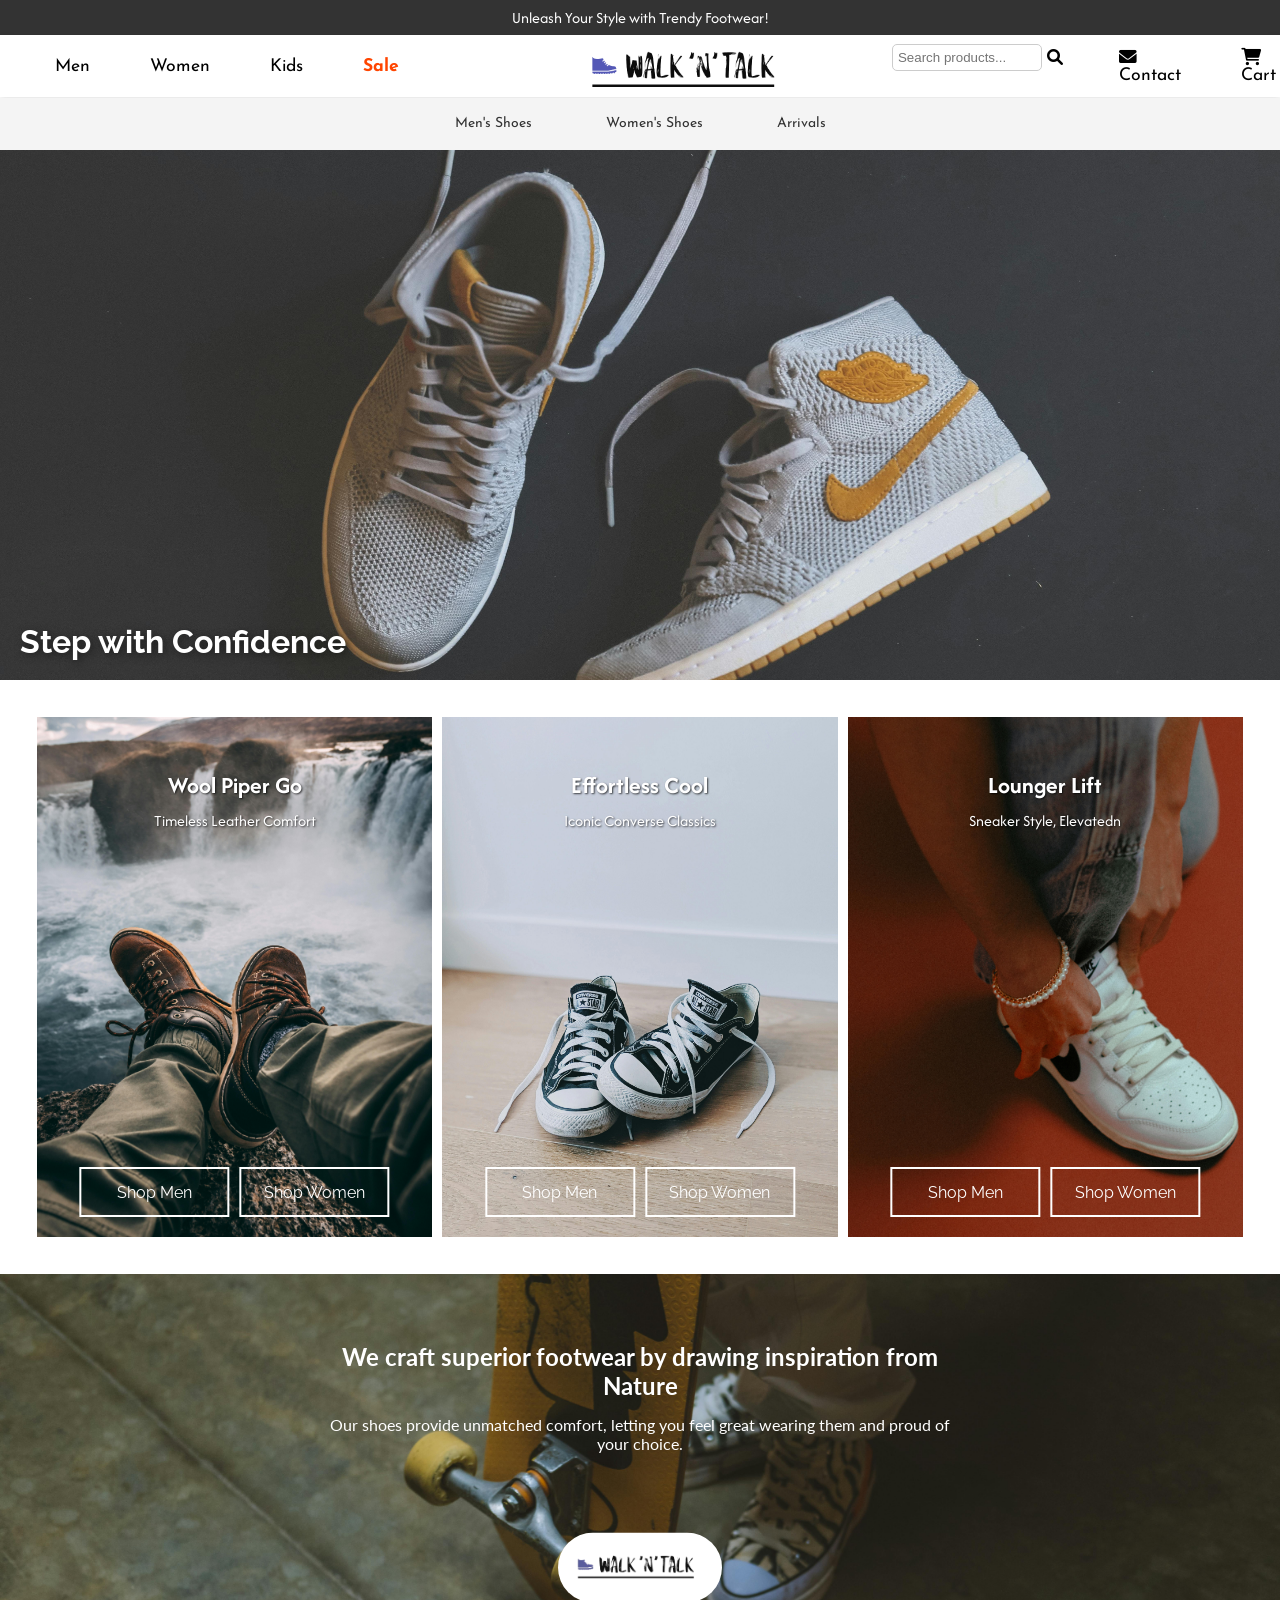
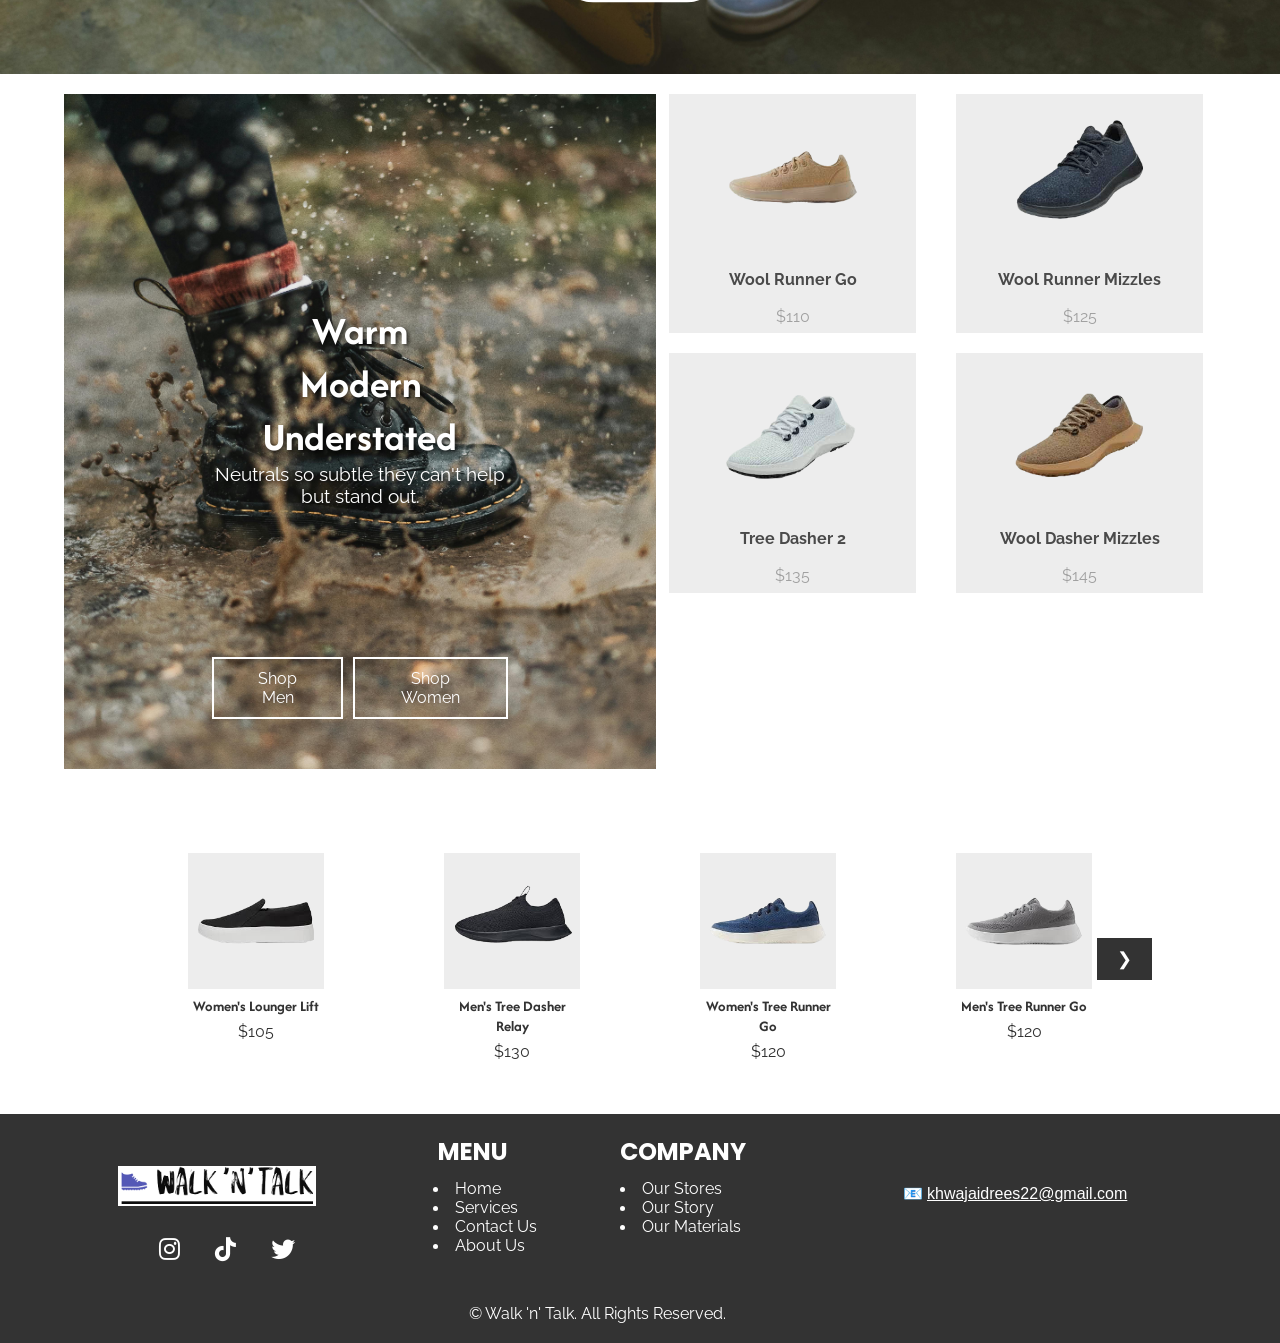
==== index.html @ ce7f5ff8 "Rename home.html to index.html" ====
<!DOCTYPE html>
<html lang="en">

<head>
  <meta charset="UTF-8">
  <meta name="viewport" content="width=device-width, initial-scale=1.0">
  <link rel="stylesheet" href="style.css">
  <link rel="stylesheet" href="https://cdnjs.cloudflare.com/ajax/libs/font-awesome/6.0.0-beta3/css/all.min.css">
  <title>WALK 'N' TALK - Get your every favourite footwear here</title>
</head>
<body>
  <!-- BANNER (Your Original Banner) -->
  <div class="banner">
    <div class="banner-content">
      <p id="banner-text"></p>
    </div>
  </div>

  <!-- NAVBAR -->
  <nav class="navbar">
    <ul class="nav-left">
      <li><a href="#men" class="men">Men</a></li>
      <li><a href="#women" class="women">Women</a></li>
      <li><a href="#kids" class="kids">Kids</a></li>
      <li><a href="#sale" class="sale">Sale</a></li>
    </ul>
    <div class="logo">
      <a href="home.html"><img src="ecomlogo.png" alt="Logo"></a>
    </div>
    <ul class="nav-right">
      <li>
        <form action="/search" method="GET" class="search-form">
          <input type="text" name="query" placeholder="Search products...">
          <button type="submit"><i class="fas fa-search"></i></button>
        </form>
      </li>
      <li><a href="contact.html"><i class="fas fa-envelope"></i> Contact</a></li>
      <li><a href="#cart"><i class="fas fa-shopping-cart"></i> Cart</a></li>
    </ul>
  </nav>

  <!-- NEW NAVBAR (Men's Shoes, Women's Shoes, Arrivals) -->
  <nav class="secondary-navbar">
    <ul>
      <li><a href="#mens-shoes">Men's Shoes</a></li>
      <li><a href="#womens-shoes">Women's Shoes</a></li>
      <li><a href="#arrivals">Arrivals</a></li>
    </ul>
  </nav>

  <!-- SLIDER BANNER (New Banner Section) -->
  <div class="slider-banner">
    <div class="slider-content">
      <div class="slider-image-container">
        <img id="slider-image" src="shoe5.jpg" alt="Slider Image">
        <p id="slider-text" class="image-text">Walk in Comfort</p>
      </div>
    </div>
  </div>

  <div class="product-grid">
    <div class="product">
      <div class="image-container">
        <img src="grid1.jpg" alt="Wool Piper Go">
        <h2>Wool Piper Go</h2>
        <p>Timeless Leather Comfort</p>
        <div class="button-container">
          <a href="#" class="btn btn-shop-men">Shop Men</a>
          <a href="#" class="btn">Shop Women</a>
        </div>
      </div>
    </div>
    <div class="product">
      <div class="image-container">
        <img src="grid2.jpg" alt="Tree Runner Go">
        <h2>Effortless Cool</h2>
        <p>Iconic Converse Classics</p>
        <div class="button-container">
          <a href="#" class="btn btn-shop-men">Shop Men</a>
          <a href="#" class="btn">Shop Women</a>
        </div>
      </div>
    </div>
    <div class="product">
      <div class="image-container">
        <img src="grid3.jpg" alt="Lounger Lift">
        <h2>Lounger Lift</h2>
        <p>Sneaker Style, Elevatedn</p>
        <div class="button-container">
          <a href="#" class="btn btn-shop-men">Shop Men</a>
          <a href="#" class="btn">Shop Women</a>
        </div>
      </div>
    </div>
  </div>

  <!-- Sticky slider -->
  <div id="carouselExampleSlidesOnly" class="carousel slide" data-bs-ride="carousel">
    <div class="carousel-inner">
      <div class="carousel-item active">
        <img src="a.jpg" class="d-block background-img" alt="...">
        <div class="carousel-content">
          <div class="carousel-text text-center">
            <h2>We craft superior footwear by drawing inspiration from Nature</h2>
            <p>Our shoes provide unmatched comfort, letting you feel great wearing them and proud of your choice.</p>
          </div>
          <div class="carousel-logo">
            <a href=""><img src="ECOM.png" alt="Ecom Logo"></a>
          </div>
        </div>
      </div>
    </div>
  </div>

  <section class="container">
    <!-- Left section with artistic footwear background image -->
    <div class="artistic-display">
      <div class="headline">
        <h1>Warm <br> Modern <br> Understated</h1>
        <p>Neutrals so subtle they can't help but stand out.</p>
        <div class="buttons">
          <button>Shop Men</button>
          <button>Shop Women</button>
        </div>
      </div>
    </div>

    <!-- Right section with product listing -->
    <div class="product-section">
      <div class="product-list">
        <div class="product-item">
          <a href="#"><img src="ad.png" alt="Product 1"></a>
          <p>Wool Runner Go</p>
          <p>$110</p>
          <div class="buttoncontainer1">
            <button class="btn-boy">Shop Men</button>
            <button class="btn-girl">Shop Women</button>
          </div>
        </div>
        <div class="product-item">
          <img src="ab.png" alt="Product 2">
          <p>Wool Runner Mizzles</p>
          <p>$125</p>
          <div class="buttoncontainer1">
            <button class="btn-boy">Shop Men</button>
            <button class="btn-girl">Shop Women</button>
          </div>
        </div>
        <div class="product-item">
          <img src="bc.png" alt="Product 3">
          <p>Tree Dasher 2</p>
          <p>$135</p>
          <div class="buttoncontainer1">
            <button class="btn-boy">Shop Men</button>
            <button class="btn-girl">Shop Women</button>
          </div>
        </div>
        <div class="product-item">
          <img src="cd.png" alt="Product 4">
          <p>Wool Dasher Mizzles</p>
          <p>$145</p>
          <div class="buttoncontainer1">
            <button class="btn-boy">Shop Men</button>
            <button class="btn-girl">Shop Women</button>
          </div>
        </div>
      </div>
    </div>
  </section> <br><br><br>

  <!-- Separate section for the Idrees slider -->
  <section class="idrees-section">
    <div class="idrees-container">
      <div class="idrees-wrapper">
        <!-- First Slide Group -->
        <div class="idrees-slides-group" id="group-1">
          <div class="idrees-slide">
            <a href="link-to-product-1.html">
              <img src="loungerliftwomen.png" alt="Image 1">
              <h2>Women's Lounger Lift</h2>
              <p>$105</p>
            </a>
          </div>
          <div class="idrees-slide">
            <a href="link-to-product-2.html">
              <img src="menstreerelay.png" alt="Image 2">
              <h2>Men's Tree Dasher Relay</h2>
              <p>$130</p>
            </a>
          </div>
          <div class="idrees-slide">
            <a href="link-to-product-3.html">
              <img src="womenstreerunnergo.png" alt="Image 3">
              <h2>Women's Tree Runner Go</h2>
              <p>$120</p>
            </a>
          </div>
          <div class="idrees-slide">
            <a href="link-to-product-4.html">
              <img src="mentreeundergo.png" alt="Image 4">
              <h2>Men's Tree Runner Go</h2>
              <p>$120</p>
            </a>
          </div>
        </div>
        <!-- Second Slide Group -->
        <div class="idrees-slides-group" id="group-2" style="display: none;">
          <div class="idrees-slide">
            <a href="link-to-product-5.html">
              <img src="mentreeundergo.png" alt="Image 5">
              <h2>Men's Tree Runner Go</h2>
              <p>$100</p>
            </a>
          </div>
          <div class="idrees-slide">
            <a href="link-to-product-6.html">
              <img src="womenstreebreexers.png" alt="Image 6">
              <h2>Women's Tree Breezers</h2>
              <p>$110</p>
            </a>
          </div>
          <div class="idrees-slide">
            <a href="link-to-product-7.html">
              <img src="menstreerunner.png" alt="Image 7">
              <h2>Men's Tree Runners</h2>
              <p>$120</p>
            </a>
          </div>
          <div class="idrees-slide">
            <a href="link-to-product-8.html">
              <img src="womenstreeglider.png" alt="Image 8">
              <h2>Women's Tree Gliders</h2>
              <p>$130</p>
            </a>
          </div>
        </div>
      </div>
      <!-- Navigation Buttons -->
      <button class="idrees-prev" id="prev-btn" onclick="prevIdrees()" style="display: none;">❮</button>
      <button class="idrees-next" id="next-btn" onclick="nextIdrees()">❯</button>
    </div>
  </section>


  <!-- footer -->
  <footer>
    <div class="footer-section">
      <div class="foo">
        <img src="ecomlogo.png" alt="">
      </div>
      <ul class="social-media">
        <li><a href="#"><i class="fab fa-instagram"></i></a></li>
        <li><a href="#"><i class="fab fa-tiktok"></i></a></li>
        <li><a href="#"><i class="fab fa-twitter"></i></a></li>

      </ul>
    </div>
    <div class="footer-section">
      <h3>MENU</h3>
      <ul>
        <li><a href="home.html">Home</a></li>
        <li><a href="#">Services</a></li>
        <li><a href="contact.html">Contact Us</a></li>
        <li><a href="about.html">About Us</a></li>

    </div>
    <div class="footer-section">
      <h3>COMPANY</h3>
      <ul>
        <li><a href="#">Our Stores</a></li>
        <li><a href="#">Our Story</a></li>
        <li><a href="#">Our Materials</a></li>

      </ul>
    </div>
    <div class="mail">
      <p>📧 <a href="mailto:khwajaidrees22@gmail.com">khwajaidrees22@gmail.com</a></p>
    </div>
    </div>
  </footer>
  <p class="rights">&copy; <span id="year"></span> Walk 'n' Talk. All Rights Reserved.</p>
  <script src="script.js"></script>

</body>

</html>
---- style.css ----
@import url('https://fonts.googleapis.com/css2?family=Afacad+Flux:wght@100..1000&display=swap');
@import url('https://fonts.googleapis.com/css2?family=Josefin+Sans:ital,wght@0,100..700;1,100..700&display=swap');
@import url('https://fonts.googleapis.com/css2?family=Raleway:ital,wght@0,100..900;1,100..900&display=swap');
@import url('https://fonts.googleapis.com/css2?family=Dancing+Script:wght@400..700&family=Poppins:ital,wght@0,100;0,200;0,300;0,400;0,500;0,600;0,700;0,800;0,900;1,100;1,200;1,300;1,400;1,500;1,600;1,700;1,800;1,900&family=Raleway:ital,wght@0,100..900;1,100..900&display=swap');
@import url('https://fonts.googleapis.com/css2?family=Dancing+Script:wght@400..700&family=Poppins:ital,wght@0,100;0,200;0,300;0,400;0,500;0,600;0,700;0,800;0,900;1,100;1,200;1,300;1,400;1,500;1,600;1,700;1,800;1,900&family=Raleway:ital,wght@0,100..900;1,100..900&family=Roboto:ital,wght@0,100;0,300;0,400;0,500;0,700;0,900;1,100;1,300;1,400;1,500;1,700;1,900&display=swap');
@import url('https://fonts.googleapis.com/css2?family=Lato:ital,wght@0,100;0,300;0,400;0,700;0,900;1,100;1,300;1,400;1,700;1,900&display=swap');
@import url('https://fonts.googleapis.com/css2?family=Manrope:wght@200..800&display=swap');
* {
    margin: 0;
    padding: 0;
    box-sizing: border-box;
}

body {
    font-family: Arial, sans-serif;
}

.banner {
    font-family: "Afacad Flux", sans-serif;
    width: 100%;
    height: 35px;
    background-color: #333;
    display: flex;
    align-items: center;
    justify-content: center;
    color: rgb(255, 255, 255);
    text-align: center;
}

.banner-content {
    max-width: 800px;
}

#banner-text {
    padding: 20px;
    animation: fade 1s ease-in-out;
}

@keyframes fade {
    from {
        opacity: 0;
    }

    to {
        opacity: 1;
    }
}

.logo {
    display: flex;
    justify-content: center;
    margin-top: 16px;
    padding-bottom: 4px;
    padding-left: 10rem;
}

.logo img {
    height: 38px;
    padding-right: 94px;
}

/* Existing Navbar Styles */
.navbar {
    display: flex;
    justify-content: space-between;
    align-items: center;
    background-color: #fff;
    padding: 0 25px;
    box-shadow: 0px 4px 8px rgba(0, 0, 0, 0.1);
    margin-bottom: 1px;
    font-family: "Josefin Sans", sans-serif;
}

.nav-left,
.nav-right {
    display: flex;
    list-style: none;
}

.icon {
    margin-right: 5px;
    vertical-align: middle;
    font-size: 20px;
    color: #000;
}

.nav-left li,
.nav-right li {
    margin: 0 15px;
}

.nav-left li a,
.nav-right li a {
    color: #000;
    text-decoration: none;
    font-size: 1.1rem;
    padding: 10px 15px;
    position: relative;
    display: inline-block;
    transition: color 0.3s ease;
}

.nav-left li a::after,
.nav-right li a::after {
    content: '';
    position: absolute;
    width: 100%;
    height: 2px;
    background-color: #000;
    left: 0;
    bottom: 8px;
    transform: scaleX(0);
    transition: transform 0.3s ease;
}

.nav-left li a:hover::after,
.nav-right li a:hover::after {
    transform: scaleX(0.7);
    transition: transform 0.3s ease, width 0.3s ease;
}

.nav-left li a:hover,
.nav-right li a:hover {
    color: #555;
}

.nav-left .sale {
    color: #FF4500;
    font-weight: bold;
}

.nav-left .sale:hover::after {
    background-color: #FF4500;
}

.nav-left .sale:hover {
    color: #FF4500;
}

/* New Secondary Navbar Styles */
.secondary-navbar {
    background-color: #f4f4f4;
    /* Background color for the new navbar */
    padding: 1rem;
    gap: 1.5rem;
    text-align: center;
    /* Centering the links */
    font-family: "Josefin Sans", sans-serif;
    font-size: 0.875rem;
    line-height: 1.25rem;
}

.secondary-navbar ul {
    list-style-type: none;
    /* Remove bullets */
    padding: 0;
    /* Remove padding */
}

.secondary-navbar ul li {
    display: inline;
    /* Display items inline */
    margin: 0 20px;
    /* Space between items */
}

.secondary-navbar ul li a {
    text-decoration: none;
    /* Remove underline */
    color: #333;
    /* Text color */
    position: relative;
    /* Needed for the pseudo-element */
    padding: 10px 15px;
    /* Same padding as primary navbar for consistency */
    transition: color 0.3s ease;
    /* Smooth transition for color change */
}

/* Adding underline effect on hover */
.secondary-navbar ul li a::after {
    content: '';
    position: absolute;
    width: 100%;
    height: 1px;
    background-color: transparent;
    /* No color initially */
    left: 0;
    bottom: 8px;
    transform: scaleX(0);
    /* Initially hidden */
    transition: transform 0.3s ease;
    /* Smooth transition for scale */
}

/* Hover effect for the secondary navbar */
.secondary-navbar ul li a:hover {
    color: #333;
    /* Change color on hover */
}

.secondary-navbar ul li a:hover::after {
    transform: scaleX(0.7);
    /* Show the underline on hover */
    background-color: #333;
    /* Keep the underline color consistent */
    transition: transform 0.3s ease;
    /* Smooth transition for the underline */
}


.search-form {
    display: flex;
    align-items: center;
    margin: 6px;
}

.search-form input {
    padding: 5px;
    border: 1px solid #ccc;
    border-radius: 5px;
    width: 150px;
}

.search-form button {
    background-color: transparent;
    border: none;
    cursor: pointer;
    padding: 5px;
}

.search-form button i {
    font-size: 16px;
}

/* New Slider Banner Styling */
.slider-banner {
    width: 100%;
    height: 530px;
    position: relative;
    overflow: hidden;
}

.slider-image-container {
    width: 100%;
    height: 100%;
}

.slider-image-container img {
    width: 100%;
    height: 100%;
    object-fit: cover;
    /* Ensures image covers the container */
}

#slider-text {
    position: absolute;
    bottom: 20px;
    left: 20px;
    font-family: "Raleway", sans-serif;
    color: white;
    font-size: 2rem;
    font-weight: bold;
    text-shadow: 2px 2px 8px rgba(0, 0, 0, 0.5);
}

.product-grid {
    display: flex;
    justify-content: center;
    /* Center the grid */
    padding: 32px;
    /* Reduced padding for the grid */
    /* Use gap to control spacing between items */
    overflow-x: auto;
    /* Allow horizontal scrolling */
}

.product {
    text-align: center;
    width: 35%;
    /* Adjust width as necessary */
    margin: 0;
    /* Remove horizontal margin from each product */
}

.image-container {
    position: relative;
    /* Set relative position for absolute positioning of children */
    height: 520px;
    /* Height for the image container */
    width: 100%;
    /* Ensure full width within the product */
    max-width: 490px;
    /* Set a maximum width for the image container */
    overflow: hidden;
    /* Hide overflow to maintain uniformity */
}

.product img {
    width: 100%;
    height: 100%;
    /* Fill the container height */
    object-fit: cover;
    /* Ensure the image covers the area */
    transition: transform 0.3s ease;
    /* Add smooth transition for hover effect */
}

.image-container:hover img {
    transform: scale(1.05);
    /* Slightly zoom in on hover */
}

.product h2,
.product p {
    position: absolute;
    /* Position text absolutely */
    left: 50%;
    transform: translateX(-50%);
    /* Center text horizontally */
    color: #fff;
    /* Text color */
    text-shadow: 1px 1px 2px rgba(0, 0, 0, 0.7);
    /* Optional: add shadow for better visibility */
    text-align: center;
    /* Center-align text */
}

.product h2 {
    top: 10%;
    /* Adjust top position for the heading */
    font-size: 1.5rem;
    font-weight: bold;
    font-family: "Afacad Flux", sans-serif;
}

.product p {
    top: 17%;
    /* Bring the paragraph closer to the heading */
    font-size: 1rem;
    margin-top: 5px;
    /* Optionally reduce the margin */
    font-family: "Afacad Flux", sans-serif;
}

.button-container {
    position: absolute;
    /* Position buttons absolutely */
    bottom: 20px;
    /* Position buttons above the bottom */
    left: 50%;
    transform: translateX(-50%);
    /* Center buttons horizontally */
    display: flex;
    /* Use flex to align buttons in one line */
    justify-content: center;
    /* Center buttons horizontally */
    gap: 10px;
    /* Space between buttons */
    width: 100%;
    /* Full width for button container */
}

.btn {
    padding: 10px 20px;
    /* Set uniform padding for both buttons */
    height: 50px;
    /* Set fixed height for uniformity */
    font-family: "Raleway", sans-serif;

    width: 150px;
    /* Set fixed width for equal size */
    background: transparent;
    color: #fff;
    /* Text color */
    text-decoration: none;
    /* No underline for text */
    font-size: 1rem;
    /* Set the same font size */
    border: none;
    /* No border */
    border: 2px solid #fff;
    /* Remove border-radius for square buttons */
    transition: background-color 0.3s ease, color 0.3s ease;
    /* Transition effects */
    display: flex;
    /* Use flexbox for centering */
    justify-content: center;
    /* Center text horizontally */
    align-items: center;
    /* Center text vertically */
}

.btn:hover {
    background-color: #fff;
    /* Change background on hover */
    color: #333;
    /* Change text color on hover */
}

.product {
    padding: 5px;
    /* Adjust padding as needed */
    box-shadow: none;
    /* Remove shadow for a cleaner look */
}
#carouselExampleSlidesOnly {
    width: 100%;  /* Full width */
    height: 400px;  /* Adjust the height as needed */
    position: relative;  /* Required to position caption inside */
}

#carouselExampleSlidesOnly {
    width: 100%;  /* Full width for the carousel */
    height: 400px;  /* Height of the carousel */
    position: relative;  /* Required for positioning child elements */
}

.background-img {
    height: 400px;  /* Maintain the height of the background image */
    object-fit: cover;  /* Ensure the image covers the area */
    width: 100%;  /* Full width of the carousel */
}

.carousel-content {
    position: absolute; /* Position content over the image */
    top: 50%; /* Center vertically */
    left: 50%; /* Center horizontally */
    transform: translate(-50%, -50%); /* Centering trick */
    text-align: center; /* Center text */
    color: white; /* Text color */
}

.carousel-text {
    margin-bottom: 80px; /* Space between text and logo */
    font-family: "Lato", sans-serif;
}
.carousel-text h2 {
    margin-bottom: 15px; /* Adjust the value as needed for more or less space */
}

.carousel-text p {
    margin-top: 0; /* Ensure no extra space is added above the paragraph */
}

.carousel-logo {
    margin-top: 10px; /* Space above the logo */
    text-align: center; /* Center the logo */
}

.carousel-logo img {
    height: 70px;
    width: auto;
    max-width: 190px;
    background: #FFF;
    border-radius: 50px;
}

.container {
    display: flex;
    width: 90%;
    margin: 0 auto;
    padding: 20px 0;
}

/* Left section styling - using a background image */
.artistic-display {
    flex: 2;
    background-image: url('background.jpg'); /* Set your background image here */
    background-size: cover;
    background-position: center;
    height: 75vh; /* Full viewport height */
    position: relative; /* Necessary for absolute positioning */
    display: flex;
    justify-content: center;
    align-items: flex-end; /* Align the buttons at the bottom of the image */
    color: white;
    padding: 73px;
    transition: background-color 0.3s ease, color 0.3s ease, opacity 0.5s ease;
}

.artistic-display:hover {
    opacity: 0.9;
}

/* Headline and buttons styling */
.headline {
    text-align: center;
    position: absolute;
    bottom: 50px;
    left: 50%;
    transform: translateX(-50%);
}

.headline h1 {
    font-size: 2.5rem;
    text-shadow: 2px 2px 4px rgba(0, 0, 0, 0.7);
    font-family: "Afacad Flux", sans-serif;
}

.headline p {
    font-size: 1.2rem;
    font-family: "Raleway", sans-serif;
    margin-bottom: 150px;
    text-shadow: 2px 2px 4px rgba(0, 0, 0, 0.7);
}

.buttons {
    display: flex;
    gap: 10px;
    justify-content: center;
}

.buttons button {
    padding: 10px 29px;
    font-family: "Raleway", sans-serif;
    background-color: transparent;
    border: 2px solid #fff;
    color: #fff;
    cursor: pointer;
    font-size: 1rem;
    transition: background-color 0.3s ease, color 0.3s ease;
}

.buttons button:hover {
    background-color: #fff;
    color: #333;
}

/* Right section with product listing */
.product-list {
    flex: 1;
    display: flex;
    flex-wrap: wrap; /* Allows items to wrap to the next row */
    gap: 20px; /* Space between product items */
    justify-content: space-between; /* Distribute space evenly */
    padding: 0px 13px; /* Increased space above product images */
}

.product-list img {
    width: 100%; /* Ensure images fill their containers */
    transition: transform 0.3s ease, opacity 0.3s ease; /* Add smooth transition for scaling and opacity */
    object-fit: cover; /* Ensures the images cover the container without distortion */
}

.product-list img:hover {
    transform: scale(1.05); /* Slight zoom effect on hover */
    opacity: 0.9; /* Optional: slightly lower opacity */
}
.product-section { 
    height: 59px;
    width: 35rem;
}


/* Each product item with a silver background */
.product-item {
    background-color: transparent;
    display: flex;
    padding: 7.7px;
    background-color: #edededf7;
    flex-direction: column;
    align-items: center;
    text-align: center;
    width: calc(50% - 20px); /* Two products per row, with spacing */
    box-sizing: border-box; /* Ensures padding doesn't affect width */
}

.product-item img {
    width: 90%;
    height: 113px;
    object-fit: cover;
    max-width: 150px; /* Adjust image size */
}

.product-item p {
    margin-top: 18px;
    color: #4a4a4a;
    font-family: "Raleway", sans-serif;
}

.product-item p:nth-child(2) {
    font-weight: bold;
}

.product-item p:nth-child(3) {
    font-weight: normal;
    color: #a1a1a1;
}
.product-item {
    position: relative;
    overflow: hidden; /* Ensures buttons stay within product bounds */
}
.product-item {
    position: relative;
    overflow: hidden; /* Ensures buttons stay within product bounds */
}

.buttoncontainer1 {
    position: absolute;
    top: 50%;
    left: 50%;
    transform: translate(-50%, -50%);
    display: flex;
    flex-direction: column;
    align-items: center;
    opacity: 0;
    transition: opacity 0.3s ease-in-out;
}

.btn-boy, .btn-girl {
    width: 120px; /* Adjust width as needed */
    height: 40px; /* Adjust height as needed */
    margin: 5px 0;
    font-family: "Raleway", sans-serif;
    background-color: #fff; /* White background */
    color: #333; /* Black text */
    border: none;
    font-size: 0.9rem;
    cursor: pointer;
    transition: background-color 0.3s ease, color 0.3s ease; /* Smooth transition for hover effect */
}

.btn-boy:hover, .btn-girl:hover {
    background-color: #333; /* Black background on hover */
    color: #fff; /* White text on hover */
}

.product-item img {
    display: block;
    width: 100%;
    height: auto;
}

.product-item:hover .buttoncontainer1 {
    opacity: 1; /* Show buttons on hover */
}
.idrees-container {
    position: relative;
    width: 80%;
    margin:0px auto 40px;
    overflow: hidden; /* Hide the slides that are not in view */
   
}

.idrees-wrapper {
    display: flex;
    transition: transform 0.5s ease; /* Smooth transition */
    width: 100%; /* Full width for the container */
}

.idrees-slides-group {
    display: flex; /* Make the slides group display in a row */
    width: 115%; /* Each group takes full width */
}

.idrees-slide {
    flex: 0 0 25%; /* Each slide takes up 25% of the container width */
    padding: 10px 60px;
    text-align: center;
}
.idrees-slide h2{
    font-size: 15px;
    font-family: "Afacad Flux", sans-serif;
    padding: 3px;
}
.idrees-slide p{
    padding: 3px;
    font-family: "Raleway", sans-serif;
}
.idrees-slide img {
    width: 100%;
    height: auto;
    background-color: #edededf7;
}

.idrees-slide a {
    color: #333; /* Text color */
    text-decoration: none; /* Remove underline */
    display: block; /* Make the anchor tag a block element */
}

.idrees-slide a:hover {
    text-decoration: underline; /* Underline on hover */
    color: #333; /* Ensure text remains white on hover */
}

.idrees-slide img {
    transition: transform 0.3s ease; /* Transition effect for images */
}

.idrees-slide img:hover {
    transform: scale(1.05); /* Scale image slightly on hover */
}

.idrees-prev, .idrees-next {
    position: absolute;
    top: 50%;
    transform: translateY(-50%);
    background-color: #333;
    color: white;
    border: none;
    padding: 10px 20px;
    cursor: pointer;
    font-size: 18px;
    z-index: 10;
}

.idrees-prev {
    left: 0px; /* Moves it away from the images */
}

.idrees-next {
    right: 0px; /* Moves it away from the images */
}

.idrees-prev:hover, .idrees-next:hover {
    background-color: #555;
}

/* footer */
/* CSS */
footer {
    background-color: #333;
    color: #fff;
    padding: 20px;
   
    display: flex;
    justify-content: space-evenly;
}

.footer-section {
    margin-bottom: 20px;
}

.footer-section h3 {
    font-size: 1.5em;
    font-family: "poppins", sans-serif;
    margin-bottom: 10px;
    text-align: center;
    padding: 0 24px 0 0px;
}

.footer-section p {
    font-size: 1em;
    font-family: "Raleway", sans-serif;
    margin-bottom: 15px;
}
.footer-section ul li{
    list-style: inside;
}

.footer-section ul li a{
    color: #fff;
    font-family: "Raleway", sans-serif;
    text-decoration: none;
}
.footer-section ul li a:hover{
    text-decoration: underline;
}
.social-media {
    list-style-type: none;
    padding: 0 41px 0 15px;
    display: flex;
    justify-content: center;
    gap: 15px;
}

.social-media li {
    display: inline-block;
}
.social-media ul li a{
    color: #fff;
}
.social-media img {
    width: 24px;
    height: 24px;
    filter: invert(1); /* Makes icons white */
}
.social-media {
    list-style-type: none;
    padding: 0;
}

.social-media li {
    display: inline-block;
    margin: 0 10px;
}

.social-media a {
    color: #333; /* Set default color */
    font-size: 24px; /* Set icon size */
    text-decoration: none;
}

.social-media a:hover {
    color: #0073e6; /* Change color on hover */
}
.mail{
    padding: 50px;
}
.mail a {
    color: inherit; /* Ensure it inherits the color of the paragraph or any parent element */
   
}

.mail a:hover {
    text-decoration: underline; /* Underline on hover */
    color: #0073e6; /* Change color on hover */
}
.foo{
    display: flex;
    align-items: center;
    justify-content: center;
}
.foo img{
    height: 51px;
    padding: 7px 32px 4px 12px;
    margin: 25px 3px;
}
.rights{
    text-align: center;
    background-color: #333;
    color: #fff;
    font-family: "Raleway", sans-serif;
    padding-bottom: 20px;
    padding-right: 86px;
}
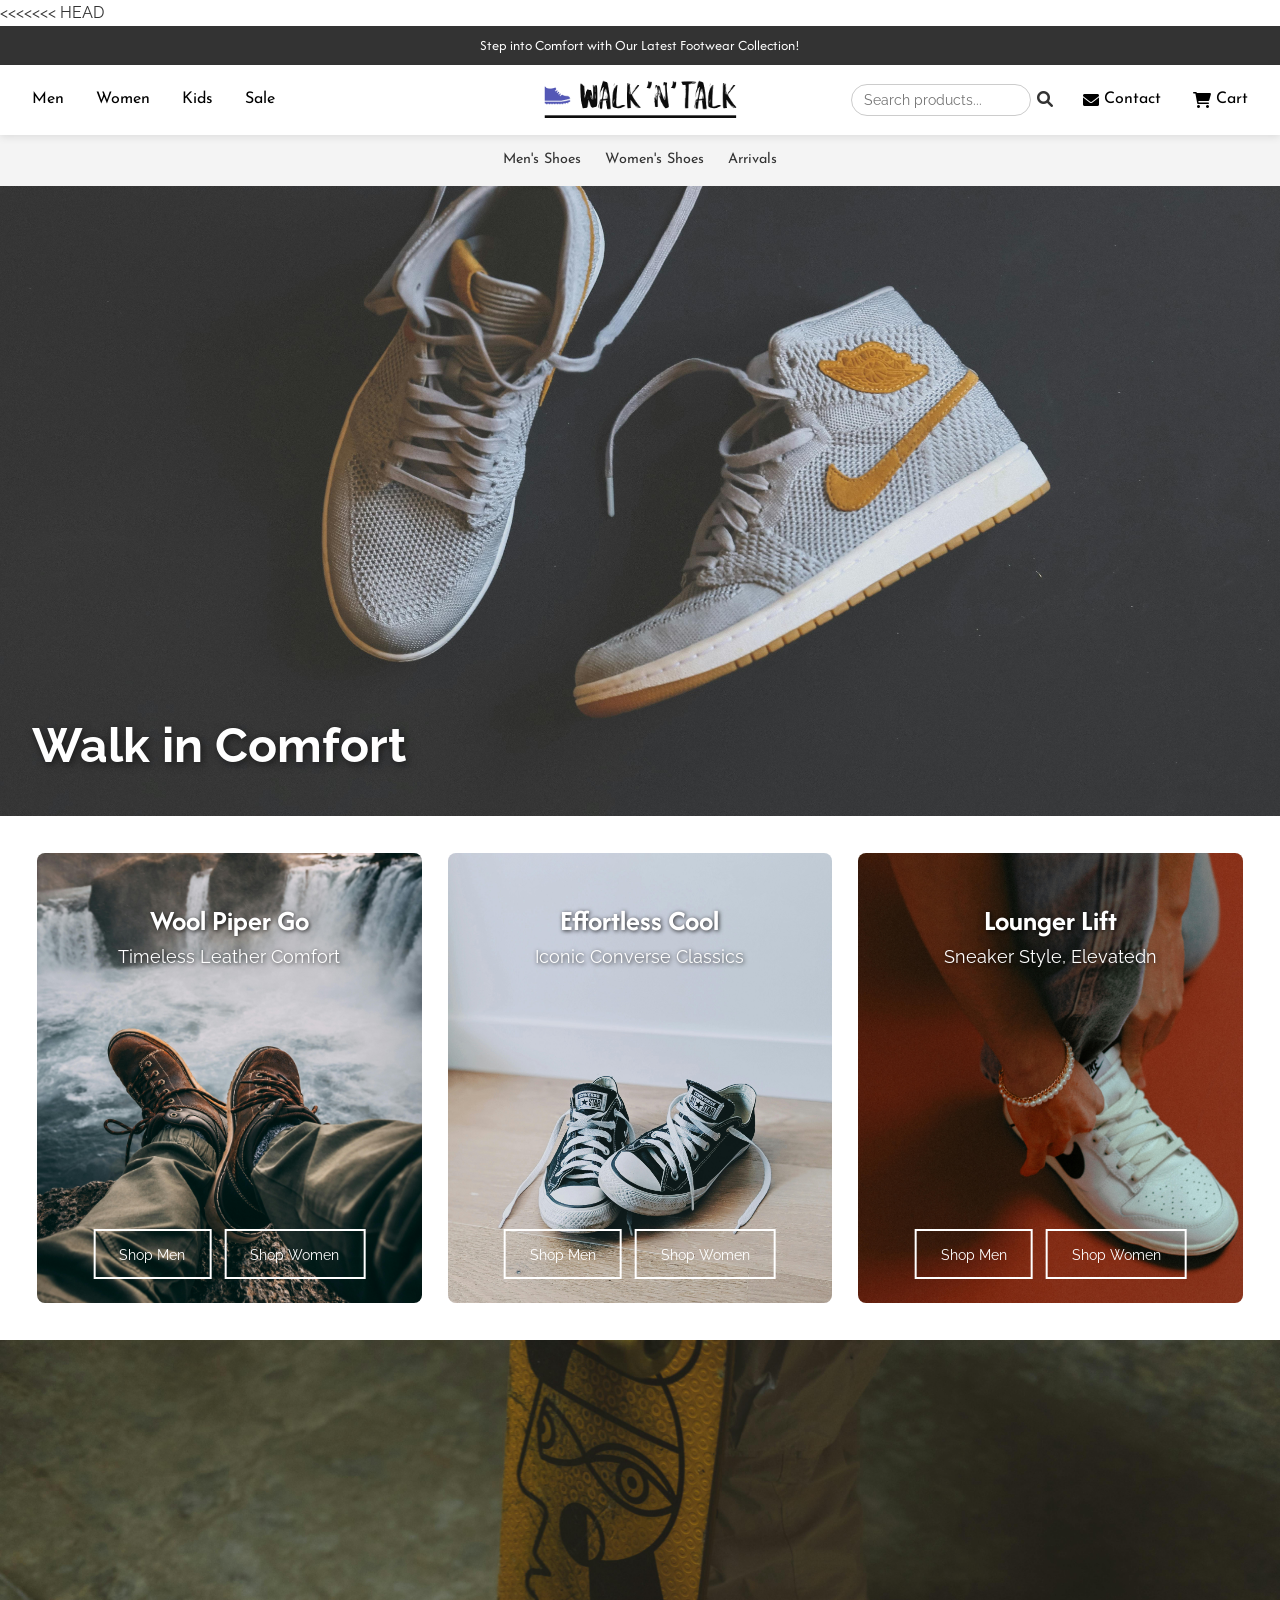
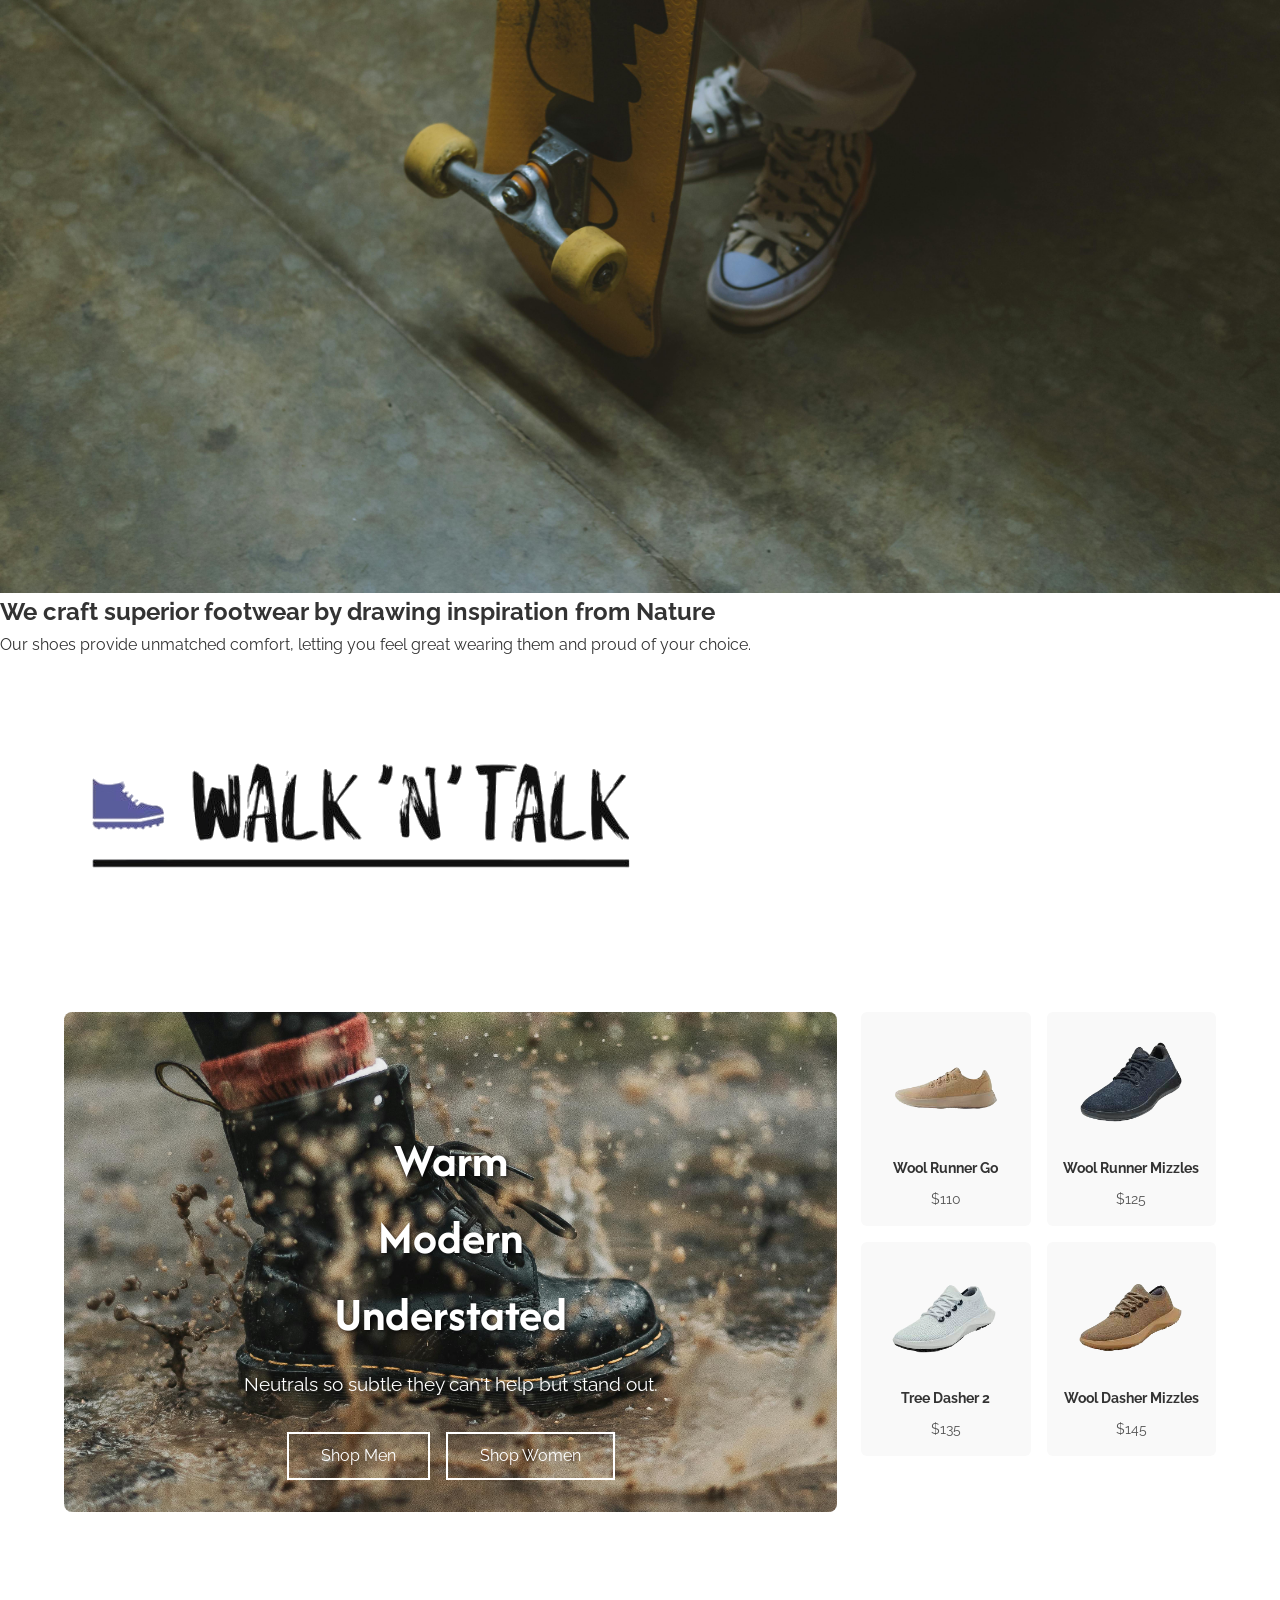
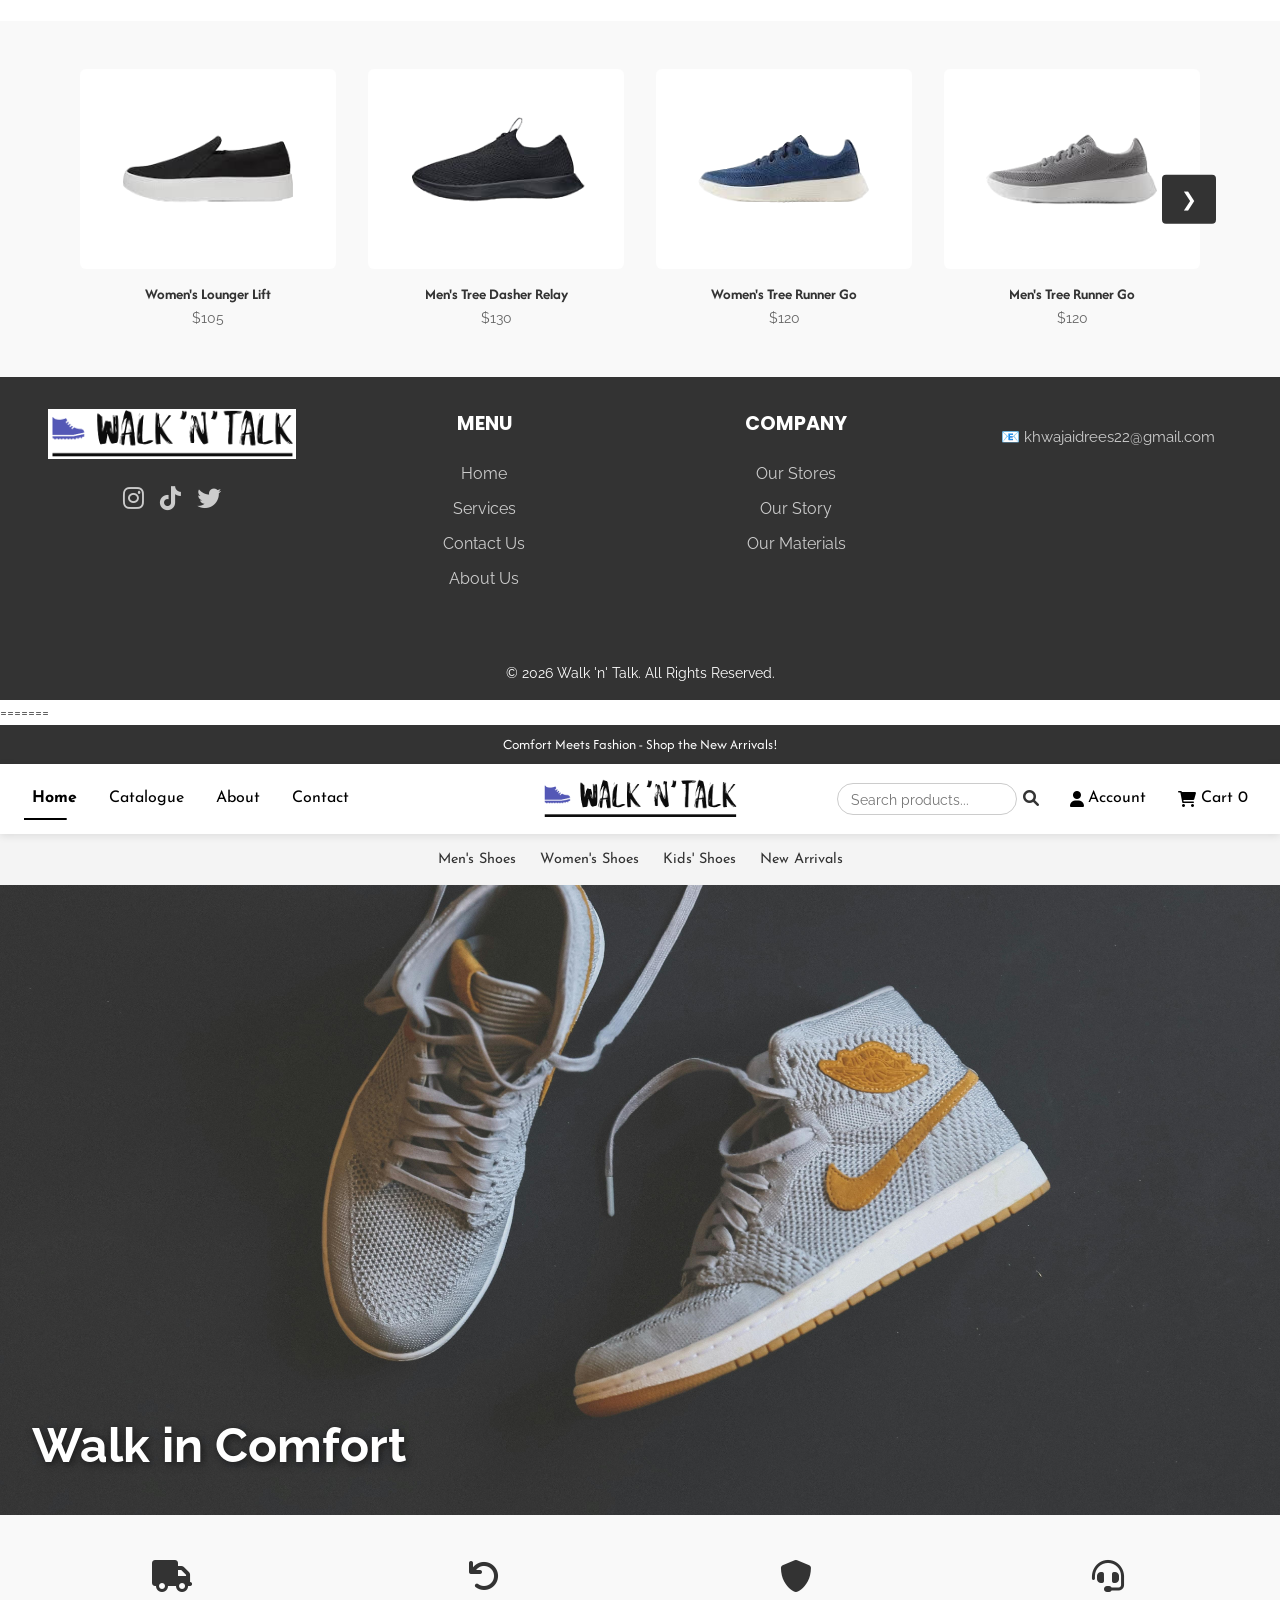
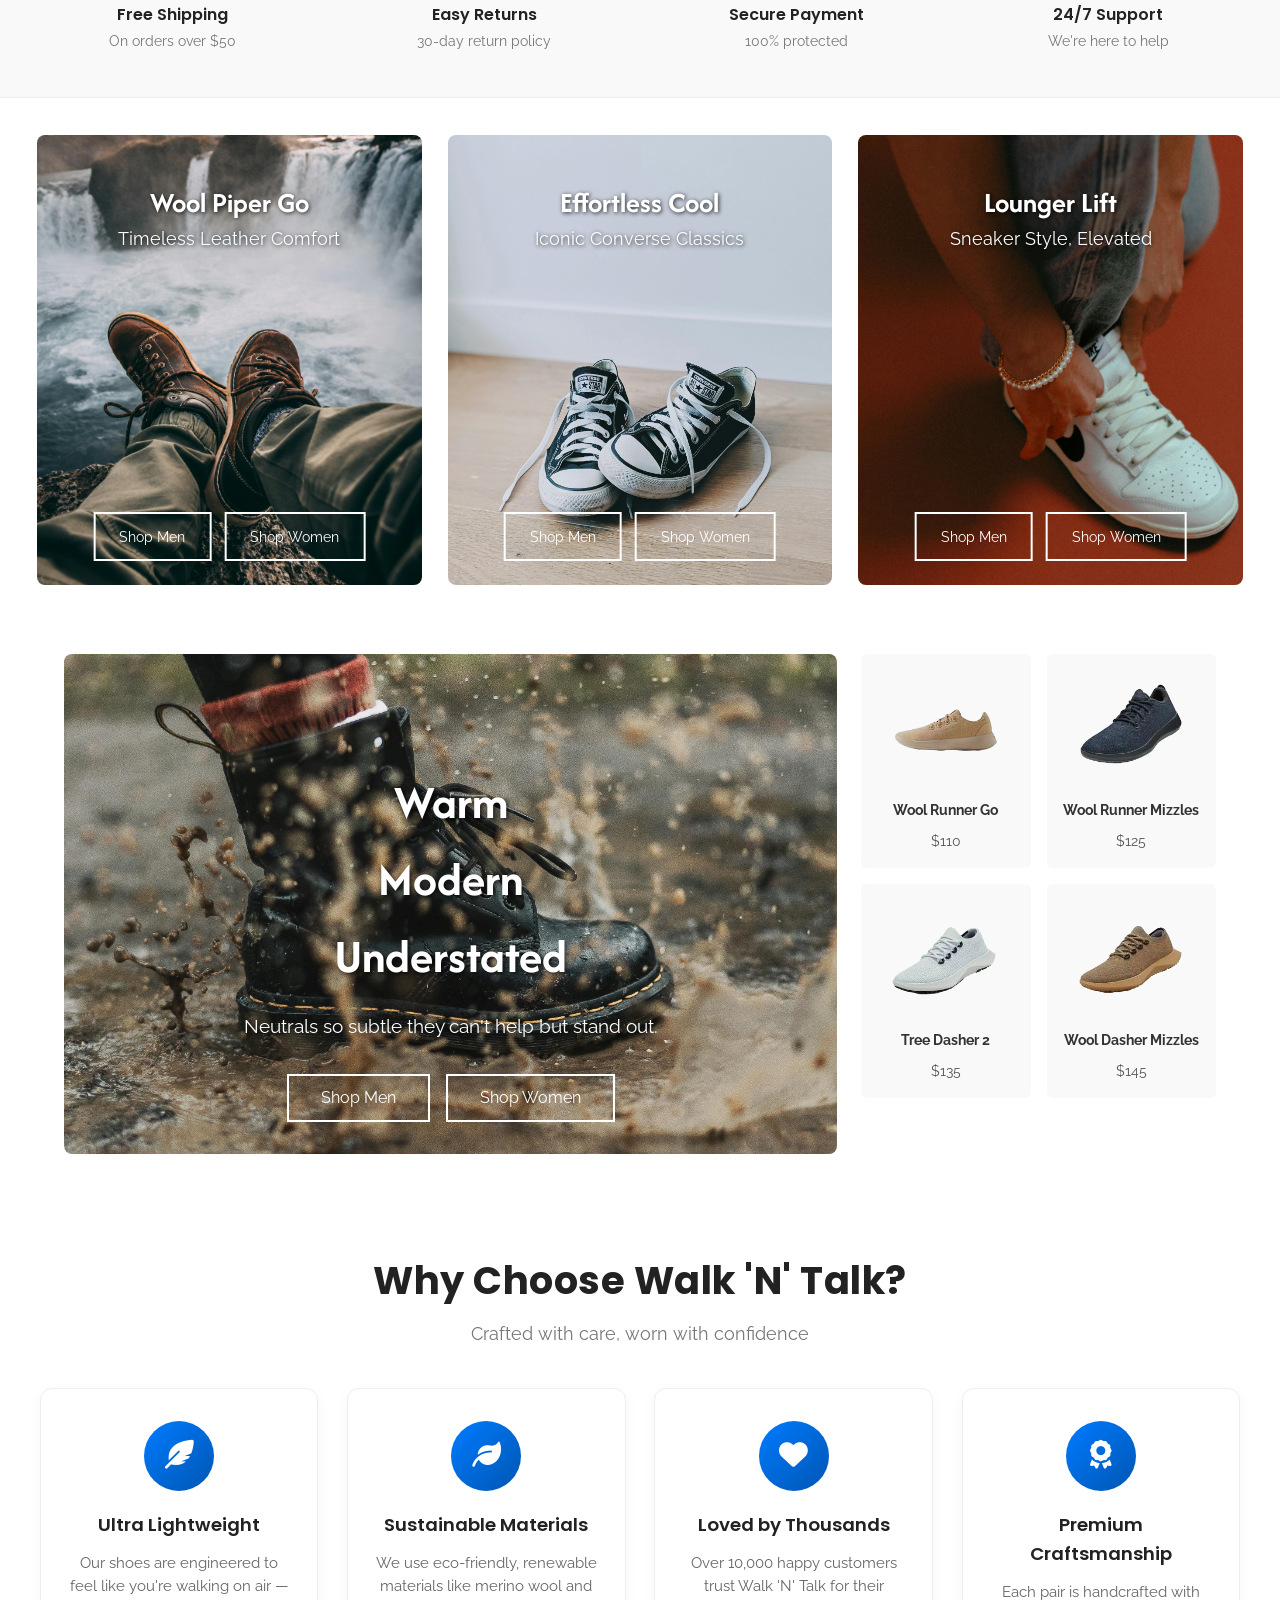
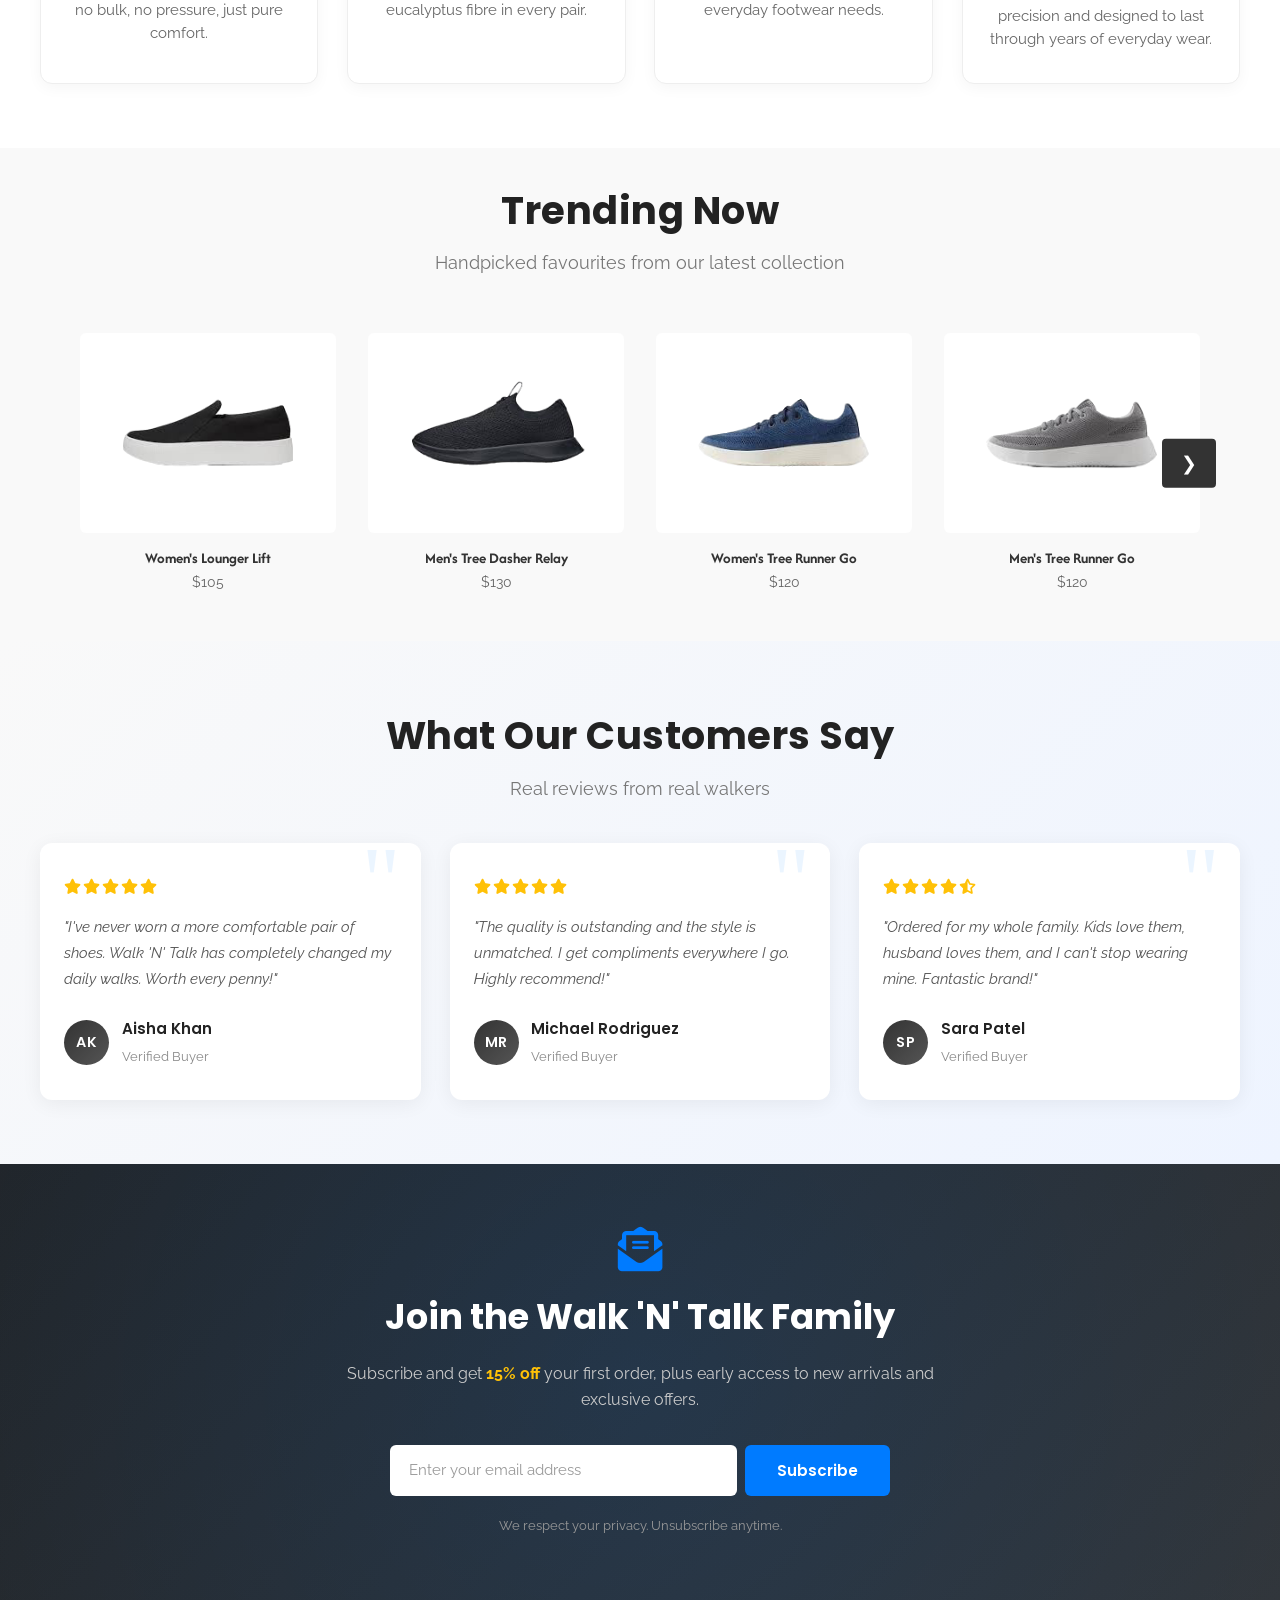
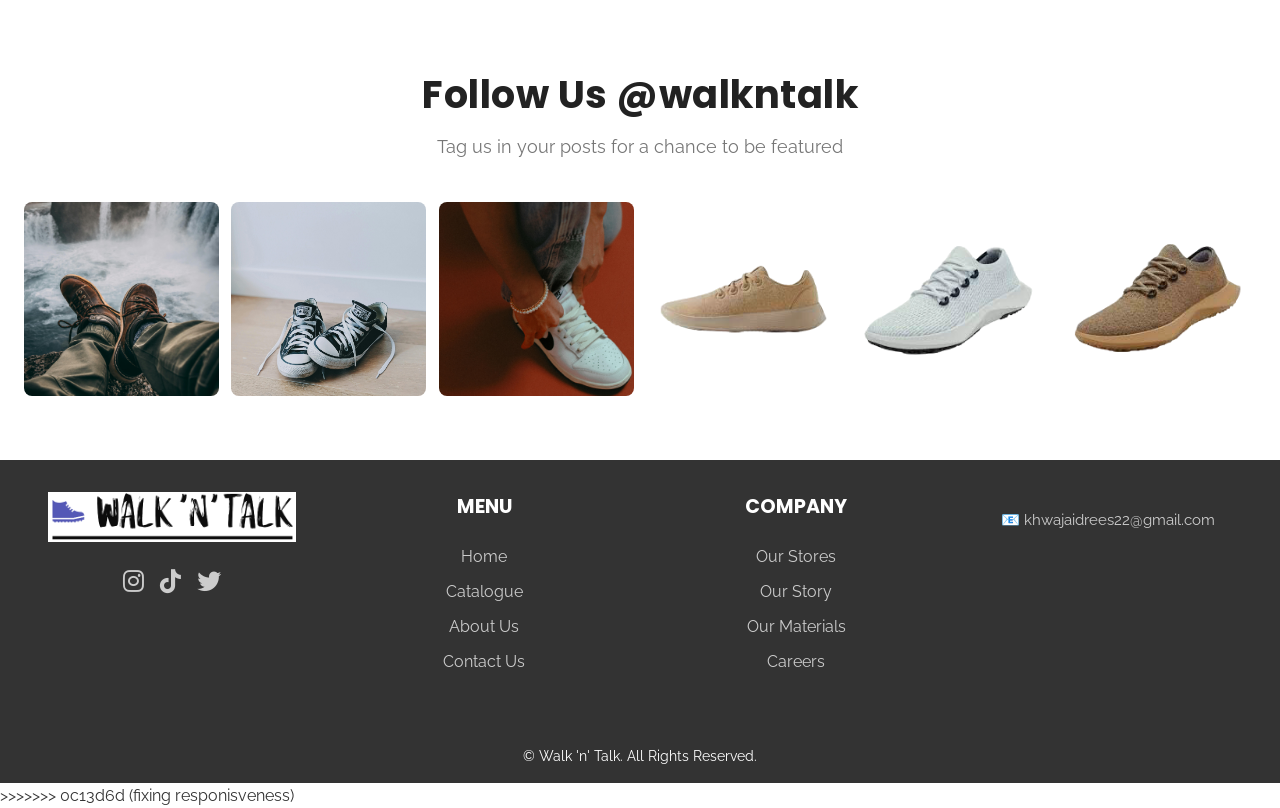
==== commit 1eb406c9: "Updated Walk-N-Talk" ====
--- a/index.html
+++ b/index.html
@@ -1,5 +1,6 @@
 <!DOCTYPE html>
 <html lang="en">
+<<<<<<< HEAD
 
 <head>
   <meta charset="UTF-8">
@@ -284,3 +285,414 @@
 </body>
 
 </html>
+=======
+<head>
+    <meta charset="UTF-8">
+    <meta name="viewport" content="width=device-width, initial-scale=1.0">
+    <meta name="description" content="Walk 'N' Talk - Premium footwear for men, women, and kids. Comfort meets fashion with our sustainable, stylish shoe collection.">
+    <meta name="theme-color" content="#333333">
+    <title>Walk 'N' Talk — Comfort Meets Fashion | Premium Footwear</title>
+    <link rel="preconnect" href="https://fonts.googleapis.com">
+    <link rel="preconnect" href="https://fonts.gstatic.com" crossorigin>
+    <link rel="stylesheet" href="https://cdnjs.cloudflare.com/ajax/libs/font-awesome/6.0.0-beta3/css/all.min.css">
+    <link rel="stylesheet" href="style.css">
+</head>
+<body>
+    <!-- BANNER -->
+    <div class="banner" role="banner">
+        <div class="banner-content">
+            <p id="banner-text">Comfort Meets Fashion - Shop the New Arrivals!</p>
+        </div>
+    </div>
+
+    <!-- NAVBAR -->
+    <nav class="navbar" aria-label="Main navigation">
+        <button class="menu-toggle" id="mobile-menu" aria-label="Toggle menu" aria-expanded="false">
+            <span class="bar"></span>
+            <span class="bar"></span>
+            <span class="bar"></span>
+        </button>
+        <ul class="nav-left nav-items" id="nav-items">
+            <li><a href="index.html" class="active">Home</a></li>
+            <li><a href="catalogue.html">Catalogue</a></li>
+            <li><a href="about.html">About</a></li>
+            <li><a href="contact.html">Contact</a></li>
+        </ul>
+        <div class="logo">
+            <a href="index.html" aria-label="Walk 'N' Talk home">
+                <img src="ecomlogo.png" alt="Walk 'N' Talk Logo" loading="eager">
+            </a>
+        </div>
+        <ul class="nav-right nav-items">
+            <li>
+                <form action="catalogue.html" method="GET" class="search-form" role="search">
+                    <input type="text" name="query" placeholder="Search products..." aria-label="Search products">
+                    <button type="submit" aria-label="Search"><i class="fas fa-search"></i></button>
+                </form>
+            </li>
+            <li><a href="account.html"><i class="fas fa-user"></i> Account</a></li>
+            <li>
+                <a href="#" id="cart-icon">
+                    <i class="fas fa-shopping-cart"></i> Cart
+                    <span class="cart-count" id="cart-count">0</span>
+                </a>
+            </li>
+        </ul>
+    </nav>
+
+    <!-- SECONDARY NAVBAR -->
+    <nav class="secondary-navbar" aria-label="Category navigation">
+        <ul>
+            <li><a href="catalogue.html?category=men">Men's Shoes</a></li>
+            <li><a href="catalogue.html?category=women">Women's Shoes</a></li>
+            <li><a href="catalogue.html?category=kids">Kids' Shoes</a></li>
+            <li><a href="catalogue.html">New Arrivals</a></li>
+        </ul>
+    </nav>
+
+    <!-- HERO SLIDER -->
+    <section class="slider-banner">
+        <div class="slider-content">
+            <div class="slider-image-container">
+                <img id="slider-image" src="shoe5.jpg" alt="Featured Footwear" loading="eager">
+                <div class="slider-overlay">
+                    <h1 id="slider-text" class="image-text">Walk in Comfort</h1>
+                    <a href="catalogue.html" class="slider-cta">Shop Now <i class="fas fa-arrow-right"></i></a>
+                </div>
+            </div>
+        </div>
+    </section>
+
+    <!-- TRUST BADGES -->
+    <section class="trust-strip" aria-label="Store benefits">
+        <div class="trust-item">
+            <i class="fas fa-truck"></i>
+            <h4>Free Shipping</h4>
+            <p>On orders over $50</p>
+        </div>
+        <div class="trust-item">
+            <i class="fas fa-undo"></i>
+            <h4>Easy Returns</h4>
+            <p>30-day return policy</p>
+        </div>
+        <div class="trust-item">
+            <i class="fas fa-shield-alt"></i>
+            <h4>Secure Payment</h4>
+            <p>100% protected</p>
+        </div>
+        <div class="trust-item">
+            <i class="fas fa-headset"></i>
+            <h4>24/7 Support</h4>
+            <p>We're here to help</p>
+        </div>
+    </section>
+
+    <!-- FEATURED PRODUCTS -->
+    <section class="product-grid" aria-label="Featured collections">
+        <div class="product">
+            <div class="image-container">
+                <img src="grid1.jpg" alt="Wool Piper Go" loading="lazy">
+                <h2>Wool Piper Go</h2>
+                <p>Timeless Leather Comfort</p>
+                <div class="button-container">
+                    <a href="catalogue.html?category=men" class="btn">Shop Men</a>
+                    <a href="catalogue.html?category=women" class="btn">Shop Women</a>
+                </div>
+            </div>
+        </div>
+        <div class="product">
+            <div class="image-container">
+                <img src="grid2.jpg" alt="Tree Runner Go" loading="lazy">
+                <h2>Effortless Cool</h2>
+                <p>Iconic Converse Classics</p>
+                <div class="button-container">
+                    <a href="catalogue.html?category=men" class="btn">Shop Men</a>
+                    <a href="catalogue.html?category=women" class="btn">Shop Women</a>
+                </div>
+            </div>
+        </div>
+        <div class="product">
+            <div class="image-container">
+                <img src="grid3.jpg" alt="Lounger Lift" loading="lazy">
+                <h2>Lounger Lift</h2>
+                <p>Sneaker Style, Elevated</p>
+                <div class="button-container">
+                    <a href="catalogue.html?category=men" class="btn">Shop Men</a>
+                    <a href="catalogue.html?category=women" class="btn">Shop Women</a>
+                </div>
+            </div>
+        </div>
+    </section>
+
+    <!-- PROMO SECTION -->
+    <section class="container">
+        <div class="artistic-display">
+            <div class="headline">
+                <h1>Warm <br> Modern <br> Understated</h1>
+                <p>Neutrals so subtle they can't help but stand out.</p>
+                <div class="buttons">
+                    <button onclick="window.location.href='catalogue.html?category=men'">Shop Men</button>
+                    <button onclick="window.location.href='catalogue.html?category=women'">Shop Women</button>
+                </div>
+            </div>
+        </div>
+        <div class="product-section">
+            <div class="product-list">
+                <div class="product-item">
+                    <a href="catalogue.html"><img src="ad.png" alt="Wool Runner Go" loading="lazy"></a>
+                    <p>Wool Runner Go</p>
+                    <p>$110</p>
+                    <div class="buttoncontainer1">
+                        <button class="btn-boy" onclick="window.location.href='catalogue.html?category=men'">Shop Men</button>
+                        <button class="btn-girl" onclick="window.location.href='catalogue.html?category=women'">Shop Women</button>
+                    </div>
+                </div>
+                <div class="product-item">
+                    <img src="ab.png" alt="Wool Runner Mizzles" loading="lazy">
+                    <p>Wool Runner Mizzles</p>
+                    <p>$125</p>
+                    <div class="buttoncontainer1">
+                        <button class="btn-boy" onclick="window.location.href='catalogue.html?category=men'">Shop Men</button>
+                        <button class="btn-girl" onclick="window.location.href='catalogue.html?category=women'">Shop Women</button>
+                    </div>
+                </div>
+                <div class="product-item">
+                    <img src="bc.png" alt="Tree Dasher 2" loading="lazy">
+                    <p>Tree Dasher 2</p>
+                    <p>$135</p>
+                    <div class="buttoncontainer1">
+                        <button class="btn-boy" onclick="window.location.href='catalogue.html?category=men'">Shop Men</button>
+                        <button class="btn-girl" onclick="window.location.href='catalogue.html?category=women'">Shop Women</button>
+                    </div>
+                </div>
+                <div class="product-item">
+                    <img src="cd.png" alt="Wool Dasher Mizzles" loading="lazy">
+                    <p>Wool Dasher Mizzles</p>
+                    <p>$145</p>
+                    <div class="buttoncontainer1">
+                        <button class="btn-boy" onclick="window.location.href='catalogue.html?category=men'">Shop Men</button>
+                        <button class="btn-girl" onclick="window.location.href='catalogue.html?category=women'">Shop Women</button>
+                    </div>
+                </div>
+            </div>
+        </div>
+    </section>
+
+    <!-- WHY CHOOSE US -->
+    <section class="why-choose-us">
+        <h2 class="section-title">Why Choose Walk 'N' Talk?</h2>
+        <p class="section-subtitle">Crafted with care, worn with confidence</p>
+        <div class="features-grid">
+            <div class="feature-card">
+                <div class="feature-icon"><i class="fas fa-feather-alt"></i></div>
+                <h3>Ultra Lightweight</h3>
+                <p>Our shoes are engineered to feel like you're walking on air — no bulk, no pressure, just pure comfort.</p>
+            </div>
+            <div class="feature-card">
+                <div class="feature-icon"><i class="fas fa-leaf"></i></div>
+                <h3>Sustainable Materials</h3>
+                <p>We use eco-friendly, renewable materials like merino wool and eucalyptus fibre in every pair.</p>
+            </div>
+            <div class="feature-card">
+                <div class="feature-icon"><i class="fas fa-heart"></i></div>
+                <h3>Loved by Thousands</h3>
+                <p>Over 10,000 happy customers trust Walk 'N' Talk for their everyday footwear needs.</p>
+            </div>
+            <div class="feature-card">
+                <div class="feature-icon"><i class="fas fa-award"></i></div>
+                <h3>Premium Craftsmanship</h3>
+                <p>Each pair is handcrafted with precision and designed to last through years of everyday wear.</p>
+            </div>
+        </div>
+    </section>
+
+    <!-- TRENDING CAROUSEL -->
+    <section class="idrees-section">
+        <h2 class="section-title">Trending Now</h2>
+        <p class="section-subtitle">Handpicked favourites from our latest collection</p>
+        <div class="idrees-container">
+            <div class="idrees-wrapper">
+                <div class="idrees-slides-group" id="group-1">
+                    <div class="idrees-slide">
+                        <a href="catalogue.html">
+                            <img src="loungerliftwomen.png" alt="Women's Lounger Lift" loading="lazy">
+                            <h2>Women's Lounger Lift</h2>
+                            <p>$105</p>
+                        </a>
+                    </div>
+                    <div class="idrees-slide">
+                        <a href="catalogue.html">
+                            <img src="menstreerelay.png" alt="Men's Tree Dasher Relay" loading="lazy">
+                            <h2>Men's Tree Dasher Relay</h2>
+                            <p>$130</p>
+                        </a>
+                    </div>
+                    <div class="idrees-slide">
+                        <a href="catalogue.html">
+                            <img src="womenstreerunnergo.png" alt="Women's Tree Runner Go" loading="lazy">
+                            <h2>Women's Tree Runner Go</h2>
+                            <p>$120</p>
+                        </a>
+                    </div>
+                    <div class="idrees-slide">
+                        <a href="catalogue.html">
+                            <img src="mentreeundergo.png" alt="Men's Tree Runner Go" loading="lazy">
+                            <h2>Men's Tree Runner Go</h2>
+                            <p>$120</p>
+                        </a>
+                    </div>
+                </div>
+                <div class="idrees-slides-group" id="group-2" style="display: none;">
+                    <div class="idrees-slide">
+                        <a href="catalogue.html">
+                            <img src="mentreeundergo.png" alt="Men's Tree Runner Go" loading="lazy">
+                            <h2>Men's Tree Runner Go</h2>
+                            <p>$100</p>
+                        </a>
+                    </div>
+                    <div class="idrees-slide">
+                        <a href="catalogue.html">
+                            <img src="womenstreebreexers.png" alt="Women's Tree Breezers" loading="lazy">
+                            <h2>Women's Tree Breezers</h2>
+                            <p>$110</p>
+                        </a>
+                    </div>
+                    <div class="idrees-slide">
+                        <a href="catalogue.html">
+                            <img src="menstreerunner.png" alt="Men's Tree Runners" loading="lazy">
+                            <h2>Men's Tree Runners</h2>
+                            <p>$120</p>
+                        </a>
+                    </div>
+                    <div class="idrees-slide">
+                        <a href="catalogue.html">
+                            <img src="womenstreeglider.png" alt="Women's Tree Gliders" loading="lazy">
+                            <h2>Women's Tree Gliders</h2>
+                            <p>$130</p>
+                        </a>
+                    </div>
+                </div>
+            </div>
+            <button class="idrees-prev" id="prev-btn" onclick="prevIdrees()" style="display: none;" aria-label="Previous">❮</button>
+            <button class="idrees-next" id="next-btn" onclick="nextIdrees()" aria-label="Next">❯</button>
+        </div>
+    </section>
+
+    <!-- TESTIMONIALS -->
+    <section class="testimonials">
+        <h2 class="section-title">What Our Customers Say</h2>
+        <p class="section-subtitle">Real reviews from real walkers</p>
+        <div class="testimonials-grid">
+            <div class="testimonial-card">
+                <div class="stars">
+                    <i class="fas fa-star"></i><i class="fas fa-star"></i><i class="fas fa-star"></i><i class="fas fa-star"></i><i class="fas fa-star"></i>
+                </div>
+                <p class="testimonial-text">"I've never worn a more comfortable pair of shoes. Walk 'N' Talk has completely changed my daily walks. Worth every penny!"</p>
+                <div class="testimonial-author">
+                    <div class="author-avatar">AK</div>
+                    <div>
+                        <h4>Aisha Khan</h4>
+                        <span>Verified Buyer</span>
+                    </div>
+                </div>
+            </div>
+            <div class="testimonial-card">
+                <div class="stars">
+                    <i class="fas fa-star"></i><i class="fas fa-star"></i><i class="fas fa-star"></i><i class="fas fa-star"></i><i class="fas fa-star"></i>
+                </div>
+                <p class="testimonial-text">"The quality is outstanding and the style is unmatched. I get compliments everywhere I go. Highly recommend!"</p>
+                <div class="testimonial-author">
+                    <div class="author-avatar">MR</div>
+                    <div>
+                        <h4>Michael Rodriguez</h4>
+                        <span>Verified Buyer</span>
+                    </div>
+                </div>
+            </div>
+            <div class="testimonial-card">
+                <div class="stars">
+                    <i class="fas fa-star"></i><i class="fas fa-star"></i><i class="fas fa-star"></i><i class="fas fa-star"></i><i class="fas fa-star-half-alt"></i>
+                </div>
+                <p class="testimonial-text">"Ordered for my whole family. Kids love them, husband loves them, and I can't stop wearing mine. Fantastic brand!"</p>
+                <div class="testimonial-author">
+                    <div class="author-avatar">SP</div>
+                    <div>
+                        <h4>Sara Patel</h4>
+                        <span>Verified Buyer</span>
+                    </div>
+                </div>
+            </div>
+        </div>
+    </section>
+
+    <!-- NEWSLETTER -->
+    <section class="newsletter">
+        <div class="newsletter-content">
+            <i class="fas fa-envelope-open-text newsletter-icon"></i>
+            <h2>Join the Walk 'N' Talk Family</h2>
+            <p>Subscribe and get <strong>15% off</strong> your first order, plus early access to new arrivals and exclusive offers.</p>
+            <form class="newsletter-form" id="newsletter-form">
+                <input type="email" placeholder="Enter your email address" required aria-label="Email address">
+                <button type="submit">Subscribe</button>
+            </form>
+            <p class="newsletter-small">We respect your privacy. Unsubscribe anytime.</p>
+        </div>
+    </section>
+
+    <!-- INSTAGRAM GALLERY -->
+    <section class="insta-gallery">
+        <h2 class="section-title">Follow Us @walkntalk</h2>
+        <p class="section-subtitle">Tag us in your posts for a chance to be featured</p>
+        <div class="insta-grid">
+            <a href="#" class="insta-item"><img src="grid1.jpg" alt="Instagram post 1" loading="lazy"><div class="insta-overlay"><i class="fab fa-instagram"></i></div></a>
+            <a href="#" class="insta-item"><img src="grid2.jpg" alt="Instagram post 2" loading="lazy"><div class="insta-overlay"><i class="fab fa-instagram"></i></div></a>
+            <a href="#" class="insta-item"><img src="grid3.jpg" alt="Instagram post 3" loading="lazy"><div class="insta-overlay"><i class="fab fa-instagram"></i></div></a>
+            <a href="#" class="insta-item"><img src="ad.png" alt="Instagram post 4" loading="lazy"><div class="insta-overlay"><i class="fab fa-instagram"></i></div></a>
+            <a href="#" class="insta-item"><img src="bc.png" alt="Instagram post 5" loading="lazy"><div class="insta-overlay"><i class="fab fa-instagram"></i></div></a>
+            <a href="#" class="insta-item"><img src="cd.png" alt="Instagram post 6" loading="lazy"><div class="insta-overlay"><i class="fab fa-instagram"></i></div></a>
+        </div>
+    </section>
+
+    <!-- FOOTER -->
+    <footer>
+        <div class="footer-section">
+            <div class="foo">
+                <img src="ecomlogo.png" alt="Walk 'N' Talk" loading="lazy">
+            </div>
+            <ul class="social-media">
+                <li><a href="#" aria-label="Instagram"><i class="fab fa-instagram"></i></a></li>
+                <li><a href="#" aria-label="TikTok"><i class="fab fa-tiktok"></i></a></li>
+                <li><a href="#" aria-label="Twitter"><i class="fab fa-twitter"></i></a></li>
+            </ul>
+        </div>
+        <div class="footer-section">
+            <h3>MENU</h3>
+            <ul>
+                <li><a href="index.html">Home</a></li>
+                <li><a href="catalogue.html">Catalogue</a></li>
+                <li><a href="about.html">About Us</a></li>
+                <li><a href="contact.html">Contact Us</a></li>
+            </ul>
+        </div>
+        <div class="footer-section">
+            <h3>COMPANY</h3>
+            <ul>
+                <li><a href="#">Our Stores</a></li>
+                <li><a href="#">Our Story</a></li>
+                <li><a href="#">Our Materials</a></li>
+                <li><a href="#">Careers</a></li>
+            </ul>
+        </div>
+        <div class="mail">
+            <p>📧 <a href="mailto:khwajaidrees22@gmail.com">khwajaidrees22@gmail.com</a></p>
+        </div>
+    </footer>
+    <p class="rights">&copy; <span id="year"></span> Walk 'n' Talk. All Rights Reserved.</p>
+
+    <!-- Toast notification container -->
+    <div id="toast-container" class="toast-container"></div>
+
+    <script src="script.js"></script>
+</body>
+</html>
+>>>>>>> 0c13d6d (fixing responisveness)
--- a/style.css
+++ b/style.css
@@ -1,103 +1,129 @@
+/* ============================================
+   WALK 'N' TALK - MAIN STYLESHEET
+   Shared across all pages + fully responsive
+   ============================================ */
+
+/* --- Google Fonts --- */
 @import url('https://fonts.googleapis.com/css2?family=Afacad+Flux:wght@100..1000&display=swap');
 @import url('https://fonts.googleapis.com/css2?family=Josefin+Sans:ital,wght@0,100..700;1,100..700&display=swap');
 @import url('https://fonts.googleapis.com/css2?family=Raleway:ital,wght@0,100..900;1,100..900&display=swap');
-@import url('https://fonts.googleapis.com/css2?family=Dancing+Script:wght@400..700&family=Poppins:ital,wght@0,100;0,200;0,300;0,400;0,500;0,600;0,700;0,800;0,900;1,100;1,200;1,300;1,400;1,500;1,600;1,700;1,800;1,900&family=Raleway:ital,wght@0,100..900;1,100..900&display=swap');
-@import url('https://fonts.googleapis.com/css2?family=Dancing+Script:wght@400..700&family=Poppins:ital,wght@0,100;0,200;0,300;0,400;0,500;0,600;0,700;0,800;0,900;1,100;1,200;1,300;1,400;1,500;1,600;1,700;1,800;1,900&family=Raleway:ital,wght@0,100..900;1,100..900&family=Roboto:ital,wght@0,100;0,300;0,400;0,500;0,700;0,900;1,100;1,300;1,400;1,500;1,700;1,900&display=swap');
-@import url('https://fonts.googleapis.com/css2?family=Lato:ital,wght@0,100;0,300;0,400;0,700;0,900;1,100;1,300;1,400;1,700;1,900&display=swap');
-@import url('https://fonts.googleapis.com/css2?family=Manrope:wght@200..800&display=swap');
+@import url('https://fonts.googleapis.com/css2?family=Poppins:wght@100;200;300;400;500;600;700;800;900&display=swap');
+@import url('https://fonts.googleapis.com/css2?family=Lato:wght@100;300;400;700;900&display=swap');
+
+/* --- CSS Reset & Base --- */
 * {
     margin: 0;
     padding: 0;
     box-sizing: border-box;
 }
 
+html {
+    scroll-behavior: smooth;
+}
+
 body {
-    font-family: Arial, sans-serif;
-}
-
+    font-family: 'Raleway', Arial, sans-serif;
+    line-height: 1.6;
+    color: #333;
+    background-color: #fff;
+    overflow-x: hidden;
+}
+
+img {
+    max-width: 100%;
+    height: auto;
+    display: block;
+}
+
+a {
+    text-decoration: none;
+    color: inherit;
+}
+
+ul {
+    list-style: none;
+}
+
+/* ============================================
+   BANNER
+   ============================================ */
 .banner {
     font-family: "Afacad Flux", sans-serif;
     width: 100%;
-    height: 35px;
     background-color: #333;
     display: flex;
     align-items: center;
     justify-content: center;
-    color: rgb(255, 255, 255);
+    color: #fff;
     text-align: center;
+    padding: 0.5rem;
+    font-size: 0.9rem;
+    min-height: 35px;
 }
 
 .banner-content {
     max-width: 800px;
+    width: 100%;
 }
 
 #banner-text {
-    padding: 20px;
     animation: fade 1s ease-in-out;
 }
 
 @keyframes fade {
-    from {
-        opacity: 0;
-    }
-
-    to {
-        opacity: 1;
-    }
-}
-
-.logo {
-    display: flex;
-    justify-content: center;
-    margin-top: 16px;
-    padding-bottom: 4px;
-    padding-left: 10rem;
-}
-
-.logo img {
-    height: 38px;
-    padding-right: 94px;
-}
-
-/* Existing Navbar Styles */
+    from { opacity: 0; }
+    to { opacity: 1; }
+}
+
+/* ============================================
+   NAVBAR
+   ============================================ */
 .navbar {
     display: flex;
     justify-content: space-between;
     align-items: center;
     background-color: #fff;
-    padding: 0 25px;
-    box-shadow: 0px 4px 8px rgba(0, 0, 0, 0.1);
-    margin-bottom: 1px;
+    padding: 0 1.5rem;
+    box-shadow: 0 2px 8px rgba(0, 0, 0, 0.1);
     font-family: "Josefin Sans", sans-serif;
+    height: 70px;
+    position: relative;
+    z-index: 1000;
+}
+
+.logo {
+    position: absolute;
+    left: 50%;
+    transform: translateX(-50%);
+}
+
+.logo img {
+    height: 40px;
+    width: auto;
 }
 
 .nav-left,
 .nav-right {
     display: flex;
-    list-style: none;
-}
-
-.icon {
-    margin-right: 5px;
-    vertical-align: middle;
-    font-size: 20px;
-    color: #000;
+    align-items: center;
+    gap: 1rem;
 }
 
 .nav-left li,
 .nav-right li {
-    margin: 0 15px;
+    list-style: none;
 }
 
 .nav-left li a,
 .nav-right li a {
     color: #000;
-    text-decoration: none;
-    font-size: 1.1rem;
-    padding: 10px 15px;
+    font-size: 1rem;
+    padding: 0.5rem;
     position: relative;
-    display: inline-block;
     transition: color 0.3s ease;
+    display: flex;
+    align-items: center;
+    gap: 0.3rem;
 }
 
 .nav-left li a::after,
@@ -108,15 +134,17 @@
     height: 2px;
     background-color: #000;
     left: 0;
-    bottom: 8px;
+    bottom: 0;
     transform: scaleX(0);
     transition: transform 0.3s ease;
+    transform-origin: left;
 }
 
 .nav-left li a:hover::after,
-.nav-right li a:hover::after {
+.nav-right li a:hover::after,
+.nav-left li a.active::after,
+.nav-right li a.active::after {
     transform: scaleX(0.7);
-    transition: transform 0.3s ease, width 0.3s ease;
 }
 
 .nav-left li a:hover,
@@ -124,402 +152,323 @@
     color: #555;
 }
 
-.nav-left .sale {
-    color: #FF4500;
+.nav-left li a.active,
+.nav-right li a.active {
     font-weight: bold;
 }
 
-.nav-left .sale:hover::after {
-    background-color: #FF4500;
-}
-
-.nav-left .sale:hover {
-    color: #FF4500;
-}
-
-/* New Secondary Navbar Styles */
+/* Search Form */
+.search-form {
+    display: flex;
+    align-items: center;
+}
+
+.search-form input {
+    padding: 0.4rem 0.8rem;
+    border: 1px solid #ccc;
+    border-radius: 20px;
+    width: 180px;
+    font-size: 0.9rem;
+    font-family: "Raleway", sans-serif;
+    transition: border-color 0.3s ease, box-shadow 0.3s ease;
+}
+
+.search-form input:focus {
+    outline: none;
+    border-color: #007bff;
+    box-shadow: 0 0 0 3px rgba(0, 123, 255, 0.1);
+}
+
+.search-form button {
+    background: transparent;
+    border: none;
+    cursor: pointer;
+    padding: 0.4rem;
+    font-size: 1rem;
+    color: #333;
+    transition: color 0.3s ease;
+}
+
+.search-form button:hover {
+    color: #007bff;
+}
+
+/* Mobile Menu Toggle */
+.menu-toggle {
+    display: none;
+    flex-direction: column;
+    cursor: pointer;
+    gap: 5px;
+    z-index: 1001;
+    background: transparent;
+    border: none;
+    padding: 0.5rem;
+}
+
+.menu-toggle .bar {
+    width: 25px;
+    height: 3px;
+    background-color: #333;
+    transition: all 0.3s ease;
+    border-radius: 2px;
+}
+
+.menu-toggle.active .bar:nth-child(1) {
+    transform: rotate(45deg) translate(5px, 5px);
+}
+
+.menu-toggle.active .bar:nth-child(2) {
+    opacity: 0;
+}
+
+.menu-toggle.active .bar:nth-child(3) {
+    transform: rotate(-45deg) translate(7px, -6px);
+}
+
+/* ============================================
+   SECONDARY NAVBAR
+   ============================================ */
 .secondary-navbar {
     background-color: #f4f4f4;
-    /* Background color for the new navbar */
-    padding: 1rem;
+    padding: 0.8rem 1rem;
+    text-align: center;
+    font-family: "Josefin Sans", sans-serif;
+}
+
+.secondary-navbar ul {
+    display: flex;
+    justify-content: center;
     gap: 1.5rem;
-    text-align: center;
-    /* Centering the links */
-    font-family: "Josefin Sans", sans-serif;
-    font-size: 0.875rem;
-    line-height: 1.25rem;
-}
-
-.secondary-navbar ul {
-    list-style-type: none;
-    /* Remove bullets */
-    padding: 0;
-    /* Remove padding */
-}
-
-.secondary-navbar ul li {
-    display: inline;
-    /* Display items inline */
-    margin: 0 20px;
-    /* Space between items */
+    flex-wrap: wrap;
+    list-style: none;
 }
 
 .secondary-navbar ul li a {
-    text-decoration: none;
-    /* Remove underline */
     color: #333;
-    /* Text color */
+    font-size: 0.9rem;
     position: relative;
-    /* Needed for the pseudo-element */
-    padding: 10px 15px;
-    /* Same padding as primary navbar for consistency */
+    padding-bottom: 2px;
     transition: color 0.3s ease;
-    /* Smooth transition for color change */
-}
-
-/* Adding underline effect on hover */
+}
+
 .secondary-navbar ul li a::after {
     content: '';
     position: absolute;
     width: 100%;
     height: 1px;
-    background-color: transparent;
-    /* No color initially */
+    background-color: #333;
     left: 0;
-    bottom: 8px;
+    bottom: 0;
     transform: scaleX(0);
-    /* Initially hidden */
     transition: transform 0.3s ease;
-    /* Smooth transition for scale */
-}
-
-/* Hover effect for the secondary navbar */
-.secondary-navbar ul li a:hover {
-    color: #333;
-    /* Change color on hover */
+    transform-origin: left;
 }
 
 .secondary-navbar ul li a:hover::after {
-    transform: scaleX(0.7);
-    /* Show the underline on hover */
-    background-color: #333;
-    /* Keep the underline color consistent */
-    transition: transform 0.3s ease;
-    /* Smooth transition for the underline */
-}
-
-
-.search-form {
-    display: flex;
-    align-items: center;
-    margin: 6px;
-}
-
-.search-form input {
-    padding: 5px;
-    border: 1px solid #ccc;
-    border-radius: 5px;
-    width: 150px;
-}
-
-.search-form button {
-    background-color: transparent;
-    border: none;
-    cursor: pointer;
-    padding: 5px;
-}
-
-.search-form button i {
-    font-size: 16px;
-}
-
-/* New Slider Banner Styling */
+    transform: scaleX(1);
+}
+
+/* ============================================
+   HERO SLIDER
+   ============================================ */
 .slider-banner {
     width: 100%;
-    height: 530px;
+    height: 70vh;
+    min-height: 400px;
+    max-height: 700px;
     position: relative;
     overflow: hidden;
+}
+
+.slider-content {
+    width: 100%;
+    height: 100%;
 }
 
 .slider-image-container {
     width: 100%;
     height: 100%;
+    position: relative;
 }
 
 .slider-image-container img {
     width: 100%;
     height: 100%;
     object-fit: cover;
-    /* Ensures image covers the container */
+    transition: opacity 0.5s ease;
 }
 
 #slider-text {
     position: absolute;
-    bottom: 20px;
-    left: 20px;
-    font-family: "Raleway", sans-serif;
-    color: white;
-    font-size: 2rem;
+    bottom: 2rem;
+    left: 2rem;
+    font-family: "Raleway", sans-serif;
+    color: #fff;
+    font-size: clamp(1.5rem, 4vw, 3rem);
     font-weight: bold;
-    text-shadow: 2px 2px 8px rgba(0, 0, 0, 0.5);
-}
-
+    text-shadow: 2px 2px 8px rgba(0, 0, 0, 0.6);
+    max-width: 80%;
+}
+
+/* ============================================
+   PRODUCT GRID (Home Page)
+   ============================================ */
 .product-grid {
     display: flex;
     justify-content: center;
-    /* Center the grid */
-    padding: 32px;
-    /* Reduced padding for the grid */
-    /* Use gap to control spacing between items */
-    overflow-x: auto;
-    /* Allow horizontal scrolling */
+    gap: 1rem;
+    padding: 2rem;
+    flex-wrap: wrap;
 }
 
 .product {
+    flex: 1 1 300px;
+    max-width: 400px;
     text-align: center;
-    width: 35%;
-    /* Adjust width as necessary */
-    margin: 0;
-    /* Remove horizontal margin from each product */
+    padding: 5px;
 }
 
 .image-container {
     position: relative;
-    /* Set relative position for absolute positioning of children */
-    height: 520px;
-    /* Height for the image container */
-    width: 100%;
-    /* Ensure full width within the product */
-    max-width: 490px;
-    /* Set a maximum width for the image container */
+    height: 450px;
     overflow: hidden;
-    /* Hide overflow to maintain uniformity */
-}
-
-.product img {
+    border-radius: 8px;
+}
+
+.image-container img {
     width: 100%;
     height: 100%;
-    /* Fill the container height */
     object-fit: cover;
-    /* Ensure the image covers the area */
-    transition: transform 0.3s ease;
-    /* Add smooth transition for hover effect */
+    transition: transform 0.4s ease;
 }
 
 .image-container:hover img {
     transform: scale(1.05);
-    /* Slightly zoom in on hover */
-}
-
-.product h2,
-.product p {
+}
+
+.image-container h2,
+.image-container p {
     position: absolute;
-    /* Position text absolutely */
     left: 50%;
     transform: translateX(-50%);
-    /* Center text horizontally */
-    color: #fff;
-    /* Text color */
-    text-shadow: 1px 1px 2px rgba(0, 0, 0, 0.7);
-    /* Optional: add shadow for better visibility */
+    color: #fff;
+    text-shadow: 1px 1px 4px rgba(0, 0, 0, 0.8);
     text-align: center;
-    /* Center-align text */
-}
-
-.product h2 {
+    width: 90%;
+}
+
+.image-container h2 {
     top: 10%;
-    /* Adjust top position for the heading */
-    font-size: 1.5rem;
-    font-weight: bold;
+    font-size: 1.8rem;
     font-family: "Afacad Flux", sans-serif;
 }
 
-.product p {
-    top: 17%;
-    /* Bring the paragraph closer to the heading */
-    font-size: 1rem;
-    margin-top: 5px;
-    /* Optionally reduce the margin */
-    font-family: "Afacad Flux", sans-serif;
+.image-container p {
+    top: 20%;
+    font-size: 1.1rem;
+    font-family: "Raleway", sans-serif;
 }
 
 .button-container {
     position: absolute;
-    /* Position buttons absolutely */
-    bottom: 20px;
-    /* Position buttons above the bottom */
+    bottom: 1.5rem;
     left: 50%;
     transform: translateX(-50%);
-    /* Center buttons horizontally */
-    display: flex;
-    /* Use flex to align buttons in one line */
+    display: flex;
+    gap: 0.8rem;
+    flex-wrap: wrap;
     justify-content: center;
-    /* Center buttons horizontally */
-    gap: 10px;
-    /* Space between buttons */
     width: 100%;
-    /* Full width for button container */
 }
 
 .btn {
-    padding: 10px 20px;
-    /* Set uniform padding for both buttons */
-    height: 50px;
-    /* Set fixed height for uniformity */
-    font-family: "Raleway", sans-serif;
-
-    width: 150px;
-    /* Set fixed width for equal size */
+    padding: 0.7rem 1.5rem;
+    font-family: "Raleway", sans-serif;
+    font-size: 0.9rem;
     background: transparent;
     color: #fff;
-    /* Text color */
+    border: 2px solid #fff;
+    cursor: pointer;
+    transition: all 0.3s ease;
+    white-space: nowrap;
+    display: inline-flex;
+    justify-content: center;
+    align-items: center;
     text-decoration: none;
-    /* No underline for text */
-    font-size: 1rem;
-    /* Set the same font size */
-    border: none;
-    /* No border */
-    border: 2px solid #fff;
-    /* Remove border-radius for square buttons */
-    transition: background-color 0.3s ease, color 0.3s ease;
-    /* Transition effects */
-    display: flex;
-    /* Use flexbox for centering */
-    justify-content: center;
-    /* Center text horizontally */
-    align-items: center;
-    /* Center text vertically */
 }
 
 .btn:hover {
     background-color: #fff;
-    /* Change background on hover */
     color: #333;
-    /* Change text color on hover */
-}
-
-.product {
-    padding: 5px;
-    /* Adjust padding as needed */
-    box-shadow: none;
-    /* Remove shadow for a cleaner look */
-}
-#carouselExampleSlidesOnly {
-    width: 100%;  /* Full width */
-    height: 400px;  /* Adjust the height as needed */
-    position: relative;  /* Required to position caption inside */
-}
-
-#carouselExampleSlidesOnly {
-    width: 100%;  /* Full width for the carousel */
-    height: 400px;  /* Height of the carousel */
-    position: relative;  /* Required for positioning child elements */
-}
-
-.background-img {
-    height: 400px;  /* Maintain the height of the background image */
-    object-fit: cover;  /* Ensure the image covers the area */
-    width: 100%;  /* Full width of the carousel */
-}
-
-.carousel-content {
-    position: absolute; /* Position content over the image */
-    top: 50%; /* Center vertically */
-    left: 50%; /* Center horizontally */
-    transform: translate(-50%, -50%); /* Centering trick */
-    text-align: center; /* Center text */
-    color: white; /* Text color */
-}
-
-.carousel-text {
-    margin-bottom: 80px; /* Space between text and logo */
-    font-family: "Lato", sans-serif;
-}
-.carousel-text h2 {
-    margin-bottom: 15px; /* Adjust the value as needed for more or less space */
-}
-
-.carousel-text p {
-    margin-top: 0; /* Ensure no extra space is added above the paragraph */
-}
-
-.carousel-logo {
-    margin-top: 10px; /* Space above the logo */
-    text-align: center; /* Center the logo */
-}
-
-.carousel-logo img {
-    height: 70px;
-    width: auto;
-    max-width: 190px;
-    background: #FFF;
-    border-radius: 50px;
-}
-
+}
+
+/* ============================================
+   PROMO SECTION
+   ============================================ */
 .container {
     display: flex;
     width: 90%;
-    margin: 0 auto;
-    padding: 20px 0;
-}
-
-/* Left section styling - using a background image */
+    max-width: 1400px;
+    margin: 2rem auto;
+    gap: 1.5rem;
+}
+
 .artistic-display {
     flex: 2;
-    background-image: url('background.jpg'); /* Set your background image here */
+    background-image: url('background.jpg');
     background-size: cover;
     background-position: center;
-    height: 75vh; /* Full viewport height */
-    position: relative; /* Necessary for absolute positioning */
+    min-height: 500px;
+    position: relative;
     display: flex;
     justify-content: center;
-    align-items: flex-end; /* Align the buttons at the bottom of the image */
-    color: white;
-    padding: 73px;
-    transition: background-color 0.3s ease, color 0.3s ease, opacity 0.5s ease;
+    align-items: flex-end;
+    color: #fff;
+    padding: 2rem;
+    border-radius: 8px;
+    transition: opacity 0.3s ease;
 }
 
 .artistic-display:hover {
-    opacity: 0.9;
-}
-
-/* Headline and buttons styling */
+    opacity: 0.95;
+}
+
 .headline {
     text-align: center;
-    position: absolute;
-    bottom: 50px;
-    left: 50%;
-    transform: translateX(-50%);
+    width: 100%;
+    position: relative;
 }
 
 .headline h1 {
-    font-size: 2.5rem;
+    font-size: clamp(1.8rem, 5vw, 3rem);
     text-shadow: 2px 2px 4px rgba(0, 0, 0, 0.7);
     font-family: "Afacad Flux", sans-serif;
+    margin-bottom: 1rem;
 }
 
 .headline p {
     font-size: 1.2rem;
     font-family: "Raleway", sans-serif;
-    margin-bottom: 150px;
+    margin-bottom: 2rem;
     text-shadow: 2px 2px 4px rgba(0, 0, 0, 0.7);
 }
 
 .buttons {
     display: flex;
-    gap: 10px;
+    gap: 1rem;
     justify-content: center;
+    flex-wrap: wrap;
 }
 
 .buttons button {
-    padding: 10px 29px;
+    padding: 0.8rem 2rem;
     font-family: "Raleway", sans-serif;
     background-color: transparent;
     border: 2px solid #fff;
     color: #fff;
     cursor: pointer;
     font-size: 1rem;
-    transition: background-color 0.3s ease, color 0.3s ease;
+    transition: all 0.3s ease;
 }
 
 .buttons button:hover {
@@ -527,73 +476,52 @@
     color: #333;
 }
 
-/* Right section with product listing */
+/* Right product list */
+.product-section {
+    flex: 1;
+    min-width: 300px;
+}
+
 .product-list {
-    flex: 1;
-    display: flex;
-    flex-wrap: wrap; /* Allows items to wrap to the next row */
-    gap: 20px; /* Space between product items */
-    justify-content: space-between; /* Distribute space evenly */
-    padding: 0px 13px; /* Increased space above product images */
-}
-
-.product-list img {
-    width: 100%; /* Ensure images fill their containers */
-    transition: transform 0.3s ease, opacity 0.3s ease; /* Add smooth transition for scaling and opacity */
-    object-fit: cover; /* Ensures the images cover the container without distortion */
-}
-
-.product-list img:hover {
-    transform: scale(1.05); /* Slight zoom effect on hover */
-    opacity: 0.9; /* Optional: slightly lower opacity */
-}
-.product-section { 
-    height: 59px;
-    width: 35rem;
-}
-
-
-/* Each product item with a silver background */
+    display: grid;
+    grid-template-columns: 1fr 1fr;
+    gap: 1rem;
+}
+
 .product-item {
-    background-color: transparent;
-    display: flex;
-    padding: 7.7px;
-    background-color: #edededf7;
+    background-color: #f9f9f9;
+    border-radius: 6px;
+    padding: 1rem;
+    display: flex;
     flex-direction: column;
     align-items: center;
     text-align: center;
-    width: calc(50% - 20px); /* Two products per row, with spacing */
-    box-sizing: border-box; /* Ensures padding doesn't affect width */
+    position: relative;
+    overflow: hidden;
 }
 
 .product-item img {
-    width: 90%;
-    height: 113px;
-    object-fit: cover;
-    max-width: 150px; /* Adjust image size */
+    width: 100%;
+    max-width: 150px;
+    height: 120px;
+    object-fit: contain;
+    transition: transform 0.3s ease;
+}
+
+.product-item:hover img {
+    transform: scale(1.05);
 }
 
 .product-item p {
-    margin-top: 18px;
-    color: #4a4a4a;
-    font-family: "Raleway", sans-serif;
+    margin-top: 0.5rem;
+    font-family: "Raleway", sans-serif;
+    color: #555;
+    font-size: 0.9rem;
 }
 
 .product-item p:nth-child(2) {
     font-weight: bold;
-}
-
-.product-item p:nth-child(3) {
-    font-weight: normal;
-    color: #a1a1a1;
-}
-.product-item {
-    position: relative;
-    overflow: hidden; /* Ensures buttons stay within product bounds */
-}
-.product-item {
-    position: relative;
-    overflow: hidden; /* Ensures buttons stay within product bounds */
+    color: #333;
 }
 
 .buttoncontainer1 {
@@ -603,226 +531,1051 @@
     transform: translate(-50%, -50%);
     display: flex;
     flex-direction: column;
-    align-items: center;
+    gap: 0.5rem;
     opacity: 0;
-    transition: opacity 0.3s ease-in-out;
-}
-
-.btn-boy, .btn-girl {
-    width: 120px; /* Adjust width as needed */
-    height: 40px; /* Adjust height as needed */
-    margin: 5px 0;
-    font-family: "Raleway", sans-serif;
-    background-color: #fff; /* White background */
-    color: #333; /* Black text */
-    border: none;
-    font-size: 0.9rem;
+    transition: opacity 0.3s ease;
+}
+
+.product-item:hover .buttoncontainer1 {
+    opacity: 1;
+}
+
+.btn-boy,
+.btn-girl {
+    width: 110px;
+    padding: 0.5rem;
+    font-family: "Raleway", sans-serif;
+    background-color: #fff;
+    color: #333;
+    border: 1px solid #333;
     cursor: pointer;
-    transition: background-color 0.3s ease, color 0.3s ease; /* Smooth transition for hover effect */
-}
-
-.btn-boy:hover, .btn-girl:hover {
-    background-color: #333; /* Black background on hover */
-    color: #fff; /* White text on hover */
-}
-
-.product-item img {
-    display: block;
-    width: 100%;
-    height: auto;
-}
-
-.product-item:hover .buttoncontainer1 {
-    opacity: 1; /* Show buttons on hover */
-}
+    font-size: 0.8rem;
+    transition: all 0.3s ease;
+}
+
+.btn-boy:hover,
+.btn-girl:hover {
+    background-color: #333;
+    color: #fff;
+}
+
+/* ============================================
+   PRODUCT CAROUSEL (Idrees Section)
+   ============================================ */
+.idrees-section {
+    padding: 2rem 0;
+    background-color: #f9f9f9;
+}
+
 .idrees-container {
     position: relative;
-    width: 80%;
-    margin:0px auto 40px;
-    overflow: hidden; /* Hide the slides that are not in view */
-   
+    width: 90%;
+    max-width: 1300px;
+    margin: 0 auto;
+    overflow: hidden;
 }
 
 .idrees-wrapper {
     display: flex;
-    transition: transform 0.5s ease; /* Smooth transition */
-    width: 100%; /* Full width for the container */
+    transition: transform 0.5s ease;
+    width: 100%;
 }
 
 .idrees-slides-group {
-    display: flex; /* Make the slides group display in a row */
-    width: 115%; /* Each group takes full width */
+    display: flex;
+    width: 100%;
 }
 
 .idrees-slide {
-    flex: 0 0 25%; /* Each slide takes up 25% of the container width */
-    padding: 10px 60px;
+    flex: 0 0 25%;
+    padding: 1rem;
     text-align: center;
 }
-.idrees-slide h2{
-    font-size: 15px;
-    font-family: "Afacad Flux", sans-serif;
-    padding: 3px;
-}
-.idrees-slide p{
-    padding: 3px;
-    font-family: "Raleway", sans-serif;
-}
+
 .idrees-slide img {
     width: 100%;
-    height: auto;
-    background-color: #edededf7;
+    height: 200px;
+    object-fit: contain;
+    background-color: #fff;
+    border-radius: 6px;
+    transition: transform 0.3s ease;
+}
+
+.idrees-slide img:hover {
+    transform: scale(1.03);
+}
+
+.idrees-slide h2 {
+    font-size: 0.95rem;
+    font-family: "Afacad Flux", sans-serif;
+    margin-top: 0.8rem;
+    color: #333;
+}
+
+.idrees-slide p {
+    font-family: "Raleway", sans-serif;
+    color: #666;
+    font-size: 0.9rem;
 }
 
 .idrees-slide a {
-    color: #333; /* Text color */
-    text-decoration: none; /* Remove underline */
-    display: block; /* Make the anchor tag a block element */
+    color: #333;
+    text-decoration: none;
+    display: block;
 }
 
 .idrees-slide a:hover {
-    text-decoration: underline; /* Underline on hover */
-    color: #333; /* Ensure text remains white on hover */
-}
-
-.idrees-slide img {
-    transition: transform 0.3s ease; /* Transition effect for images */
-}
-
-.idrees-slide img:hover {
-    transform: scale(1.05); /* Scale image slightly on hover */
-}
-
-.idrees-prev, .idrees-next {
+    text-decoration: underline;
+}
+
+.idrees-prev,
+.idrees-next {
     position: absolute;
     top: 50%;
     transform: translateY(-50%);
     background-color: #333;
-    color: white;
+    color: #fff;
     border: none;
-    padding: 10px 20px;
+    padding: 0.8rem 1.2rem;
     cursor: pointer;
-    font-size: 18px;
+    font-size: 1.2rem;
     z-index: 10;
-}
-
-.idrees-prev {
-    left: 0px; /* Moves it away from the images */
-}
-
-.idrees-next {
-    right: 0px; /* Moves it away from the images */
-}
-
-.idrees-prev:hover, .idrees-next:hover {
+    border-radius: 4px;
+    transition: background-color 0.3s ease;
+}
+
+.idrees-prev:hover,
+.idrees-next:hover {
     background-color: #555;
 }
 
-/* footer */
-/* CSS */
+.idrees-prev { left: 0; }
+.idrees-next { right: 0; }
+
+/* ============================================
+   FOOTER
+   ============================================ */
 footer {
     background-color: #333;
     color: #fff;
-    padding: 20px;
-   
-    display: flex;
-    justify-content: space-evenly;
+    padding: 2rem;
+    display: flex;
+    flex-wrap: wrap;
+    justify-content: space-around;
+    gap: 2rem;
 }
 
 .footer-section {
-    margin-bottom: 20px;
+    flex: 1 1 200px;
+    margin-bottom: 1rem;
 }
 
 .footer-section h3 {
-    font-size: 1.5em;
-    font-family: "poppins", sans-serif;
-    margin-bottom: 10px;
+    font-size: 1.2rem;
+    font-family: "Poppins", sans-serif;
+    margin-bottom: 1rem;
     text-align: center;
-    padding: 0 24px 0 0px;
-}
-
-.footer-section p {
-    font-size: 1em;
-    font-family: "Raleway", sans-serif;
-    margin-bottom: 15px;
-}
-.footer-section ul li{
-    list-style: inside;
-}
-
-.footer-section ul li a{
-    color: #fff;
+}
+
+.footer-section ul li a {
+    color: #ccc;
     font-family: "Raleway", sans-serif;
     text-decoration: none;
-}
-.footer-section ul li a:hover{
+    display: block;
+    padding: 0.3rem 0;
+    transition: color 0.3s ease;
+    text-align: center;
+}
+
+.footer-section ul li a:hover {
+    color: #fff;
     text-decoration: underline;
 }
+
 .social-media {
-    list-style-type: none;
-    padding: 0 41px 0 15px;
     display: flex;
     justify-content: center;
-    gap: 15px;
-}
-
-.social-media li {
+    gap: 1rem;
+    margin-top: 1rem;
+    list-style: none;
+    padding: 0;
+}
+
+.social-media a {
+    color: #fff;
+    font-size: 1.5rem;
+    transition: color 0.3s ease;
+}
+
+.social-media a:hover {
+    color: #007bff;
+}
+
+.foo {
+    display: flex;
+    justify-content: center;
+    align-items: center;
+}
+
+.foo img {
+    height: 50px;
+    width: auto;
+}
+
+.mail {
+    text-align: center;
+    padding: 1rem;
+    flex: 1 1 200px;
+}
+
+.mail p {
+    font-family: "Raleway", sans-serif;
+    font-size: 0.95rem;
+}
+
+.mail a {
+    color: #ccc;
+    transition: color 0.3s ease;
+}
+
+.mail a:hover {
+    color: #fff;
+    text-decoration: underline;
+}
+
+.rights {
+    text-align: center;
+    background-color: #333;
+    color: #fff;
+    font-family: "Raleway", sans-serif;
+    padding: 1rem;
+    font-size: 0.9rem;
+}
+
+/* ============================================
+   RESPONSIVE - TABLET (max-width: 1024px)
+   ============================================ */
+@media (max-width: 1024px) {
+    .container {
+        flex-direction: column;
+        align-items: center;
+        width: 95%;
+    }
+
+    .artistic-display {
+        width: 100%;
+        min-height: 400px;
+    }
+
+    .product-section {
+        width: 100%;
+        min-width: unset;
+    }
+
+    .product-list {
+        grid-template-columns: repeat(auto-fit, minmax(200px, 1fr));
+    }
+
+    .idrees-slide {
+        flex: 0 0 33.333%;
+    }
+}
+
+/* ============================================
+   RESPONSIVE - MOBILE (max-width: 768px)
+   ============================================ */
+@media (max-width: 768px) {
+    .navbar {
+        padding: 0 1rem;
+        height: 60px;
+    }
+
+    .menu-toggle {
+        display: flex;
+    }
+
+    .nav-left,
+    .nav-right {
+        position: fixed;
+        top: 0;
+        left: 0;
+        width: 100%;
+        height: 100vh;
+        background-color: #fff;
+        flex-direction: column;
+        justify-content: center;
+        align-items: center;
+        gap: 2rem;
+        transform: translateX(-100%);
+        transition: transform 0.4s ease;
+        z-index: 999;
+        padding: 2rem;
+    }
+
+    .nav-left.active {
+        transform: translateX(0);
+    }
+
+    .nav-right {
+        top: 60px;
+        height: calc(100vh - 60px);
+        transform: translateX(100%);
+    }
+
+    .nav-right.active {
+        transform: translateX(0);
+    }
+
+    .nav-left li a,
+    .nav-right li a {
+        font-size: 1.3rem;
+        padding: 0.8rem;
+    }
+
+    .logo {
+        position: static;
+        transform: none;
+    }
+
+    .logo img {
+        height: 35px;
+    }
+
+    .search-form {
+        width: 90%;
+        max-width: 300px;
+    }
+
+    .search-form input {
+        width: 100%;
+    }
+
+    .slider-banner {
+        height: 50vh;
+        min-height: 300px;
+    }
+
+    #slider-text {
+        font-size: 1.5rem;
+        bottom: 1rem;
+        left: 1rem;
+    }
+
+    .product-grid {
+        flex-direction: column;
+        align-items: center;
+        padding: 1.5rem 1rem;
+    }
+
+    .product {
+        flex: 1 1 100%;
+        max-width: 100%;
+        width: 100%;
+    }
+
+    .image-container {
+        height: 350px;
+    }
+
+    .secondary-navbar ul {
+        gap: 1rem;
+    }
+
+    .secondary-navbar ul li {
+        margin: 0;
+    }
+
+    .idrees-slide {
+        flex: 0 0 50%;
+        padding: 0.8rem;
+    }
+
+    .idrees-slide img {
+        height: 180px;
+    }
+
+    footer {
+        flex-direction: column;
+        align-items: center;
+        text-align: center;
+        padding: 1.5rem 1rem;
+    }
+
+    .footer-section {
+        flex: 1 1 100%;
+        width: 100%;
+    }
+
+    .mail {
+        padding: 0.5rem;
+    }
+
+    .rights {
+        padding: 1rem 0.5rem;
+        font-size: 0.8rem;
+    }
+}
+
+/* ============================================
+   RESPONSIVE - SMALL MOBILE (max-width: 480px)
+   ============================================ */
+@media (max-width: 480px) {
+    .banner {
+        font-size: 0.75rem;
+        padding: 0.4rem 0.5rem;
+        min-height: 30px;
+    }
+
+    .navbar {
+        padding: 0 0.8rem;
+        height: 55px;
+    }
+
+    .logo img {
+        height: 30px;
+    }
+
+    .idrees-slide {
+        flex: 0 0 100%;
+    }
+
+    .idrees-slide img {
+        height: 180px;
+    }
+
+    .idrees-prev,
+    .idrees-next {
+        padding: 0.5rem 0.8rem;
+        font-size: 1rem;
+    }
+
+    .product-list {
+        grid-template-columns: 1fr;
+    }
+
+    .headline h1 {
+        font-size: 1.5rem;
+    }
+
+    .headline p {
+        font-size: 1rem;
+    }
+
+    .buttons button {
+        padding: 0.6rem 1.2rem;
+        font-size: 0.9rem;
+    }
+
+    .btn {
+        padding: 0.5rem 1rem;
+        font-size: 0.8rem;
+    }
+
+    .image-container h2 {
+        font-size: 1.3rem;
+    }
+
+    .image-container p {
+        font-size: 0.9rem;
+    }
+
+    .image-container {
+        height: 300px;
+    }
+
+    .slider-banner {
+        height: 40vh;
+        min-height: 250px;
+    }
+
+    #slider-text {
+        font-size: 1.2rem;
+    }
+
+    .footer-section h3 {
+        font-size: 1rem;
+    }
+}
+/* ============================================
+   NEW HOME PAGE SECTIONS - EXTRA STYLES
+   (Trust Strip, Why Choose Us, Testimonials,
+    Newsletter, Instagram Gallery)
+   ============================================ */
+
+/* --- Shared Section Titles --- */
+.section-title {
+    font-family: "Poppins", sans-serif;
+    font-size: clamp(1.6rem, 4vw, 2.4rem);
+    text-align: center;
+    color: #222;
+    margin-bottom: 0.5rem;
+    font-weight: 700;
+    letter-spacing: 0.5px;
+}
+
+.section-subtitle {
+    font-family: "Raleway", sans-serif;
+    font-size: clamp(0.95rem, 2vw, 1.1rem);
+    text-align: center;
+    color: #777;
+    margin-bottom: 2.5rem;
+}
+
+/* ============================================
+   TRUST STRIP (below hero slider)
+   ============================================ */
+.trust-strip {
+    display: flex;
+    justify-content: space-around;
+    align-items: center;
+    flex-wrap: wrap;
+    gap: 1rem;
+    background-color: #f9f9f9;
+    padding: 2rem 1.5rem;
+    border-bottom: 1px solid #eee;
+}
+
+.trust-item {
+    flex: 1 1 180px;
+    text-align: center;
+    padding: 0.8rem;
+    transition: transform 0.3s ease;
+}
+
+.trust-item:hover {
+    transform: translateY(-4px);
+}
+
+.trust-item i {
+    font-size: 2rem;
+    color: #333;
+    margin-bottom: 0.6rem;
     display: inline-block;
-}
-.social-media ul li a{
-    color: #fff;
-}
-.social-media img {
-    width: 24px;
-    height: 24px;
-    filter: invert(1); /* Makes icons white */
-}
-.social-media {
-    list-style-type: none;
-    padding: 0;
-}
-
-.social-media li {
-    display: inline-block;
-    margin: 0 10px;
-}
-
-.social-media a {
-    color: #333; /* Set default color */
-    font-size: 24px; /* Set icon size */
-    text-decoration: none;
-}
-
-.social-media a:hover {
-    color: #0073e6; /* Change color on hover */
-}
-.mail{
-    padding: 50px;
-}
-.mail a {
-    color: inherit; /* Ensure it inherits the color of the paragraph or any parent element */
-   
-}
-
-.mail a:hover {
-    text-decoration: underline; /* Underline on hover */
-    color: #0073e6; /* Change color on hover */
-}
-.foo{
+    transition: color 0.3s ease;
+}
+
+.trust-item:hover i {
+    color: #007bff;
+}
+
+.trust-item h4 {
+    font-family: "Poppins", sans-serif;
+    font-size: 1rem;
+    color: #222;
+    margin-bottom: 0.2rem;
+    font-weight: 600;
+}
+
+.trust-item p {
+    font-family: "Raleway", sans-serif;
+    font-size: 0.85rem;
+    color: #777;
+}
+
+/* ============================================
+   WHY CHOOSE US SECTION
+   ============================================ */
+.why-choose-us {
+    padding: 4rem 1.5rem;
+    background-color: #fff;
+    max-width: 1300px;
+    margin: 0 auto;
+}
+
+.features-grid {
+    display: grid;
+    grid-template-columns: repeat(auto-fit, minmax(240px, 1fr));
+    gap: 1.8rem;
+    max-width: 1200px;
+    margin: 0 auto;
+}
+
+.feature-card {
+    background-color: #fff;
+    border: 1px solid #eee;
+    border-radius: 12px;
+    padding: 2rem 1.5rem;
+    text-align: center;
+    transition: transform 0.3s ease, box-shadow 0.3s ease, border-color 0.3s ease;
+    box-shadow: 0 4px 15px rgba(0, 0, 0, 0.04);
+}
+
+.feature-card:hover {
+    transform: translateY(-8px);
+    box-shadow: 0 12px 30px rgba(0, 0, 0, 0.1);
+    border-color: #007bff;
+}
+
+.feature-icon {
+    width: 70px;
+    height: 70px;
+    margin: 0 auto 1.2rem;
+    background: linear-gradient(135deg, #007bff 0%, #0056b3 100%);
+    border-radius: 50%;
     display: flex;
     align-items: center;
     justify-content: center;
-}
-.foo img{
-    height: 51px;
-    padding: 7px 32px 4px 12px;
-    margin: 25px 3px;
-}
-.rights{
+    transition: transform 0.3s ease;
+}
+
+.feature-card:hover .feature-icon {
+    transform: scale(1.1) rotate(5deg);
+}
+
+.feature-icon i {
+    font-size: 1.8rem;
+    color: #fff;
+}
+
+.feature-card h3 {
+    font-family: "Poppins", sans-serif;
+    font-size: 1.15rem;
+    color: #222;
+    margin-bottom: 0.7rem;
+    font-weight: 600;
+}
+
+.feature-card p {
+    font-family: "Raleway", sans-serif;
+    font-size: 0.92rem;
+    color: #666;
+    line-height: 1.6;
+}
+
+/* ============================================
+   TESTIMONIALS SECTION
+   ============================================ */
+.testimonials {
+    padding: 4rem 1.5rem;
+    background: linear-gradient(135deg, #f9f9f9 0%, #eef4ff 100%);
+}
+
+.testimonials-grid {
+    display: grid;
+    grid-template-columns: repeat(auto-fit, minmax(280px, 1fr));
+    gap: 1.8rem;
+    max-width: 1200px;
+    margin: 0 auto;
+}
+
+.testimonial-card {
+    background-color: #fff;
+    border-radius: 12px;
+    padding: 2rem 1.5rem;
+    box-shadow: 0 4px 20px rgba(0, 0, 0, 0.06);
+    transition: transform 0.3s ease, box-shadow 0.3s ease;
+    position: relative;
+    overflow: hidden;
+}
+
+.testimonial-card::before {
+    content: '"';
+    position: absolute;
+    top: -10px;
+    right: 20px;
+    font-size: 6rem;
+    color: rgba(0, 123, 255, 0.08);
+    font-family: Georgia, serif;
+    line-height: 1;
+}
+
+.testimonial-card:hover {
+    transform: translateY(-6px);
+    box-shadow: 0 12px 30px rgba(0, 0, 0, 0.1);
+}
+
+.stars {
+    color: #ffc107;
+    font-size: 0.95rem;
+    margin-bottom: 1rem;
+    letter-spacing: 2px;
+}
+
+.testimonial-text {
+    font-family: "Raleway", sans-serif;
+    font-size: 0.95rem;
+    color: #555;
+    line-height: 1.7;
+    margin-bottom: 1.5rem;
+    font-style: italic;
+    position: relative;
+    z-index: 1;
+}
+
+.testimonial-author {
+    display: flex;
+    align-items: center;
+    gap: 0.8rem;
+}
+
+.author-avatar {
+    width: 45px;
+    height: 45px;
+    background: linear-gradient(135deg, #333 0%, #555 100%);
+    color: #fff;
+    border-radius: 50%;
+    display: flex;
+    align-items: center;
+    justify-content: center;
+    font-family: "Poppins", sans-serif;
+    font-weight: 600;
+    font-size: 0.9rem;
+    letter-spacing: 0.5px;
+    flex-shrink: 0;
+}
+
+.testimonial-author h4 {
+    font-family: "Poppins", sans-serif;
+    font-size: 0.95rem;
+    color: #222;
+    font-weight: 600;
+    margin-bottom: 0.1rem;
+}
+
+.testimonial-author span {
+    font-family: "Raleway", sans-serif;
+    font-size: 0.8rem;
+    color: #888;
+}
+
+/* ============================================
+   NEWSLETTER SECTION
+   ============================================ */
+.newsletter {
+    background: linear-gradient(135deg, #222 0%, #333 100%);
+    color: #fff;
+    padding: 4rem 1.5rem;
     text-align: center;
-    background-color: #333;
-    color: #fff;
-    font-family: "Raleway", sans-serif;
-    padding-bottom: 20px;
-    padding-right: 86px;
+    position: relative;
+    overflow: hidden;
+}
+
+.newsletter::before {
+    content: '';
+    position: absolute;
+    top: -50%;
+    left: -50%;
+    width: 200%;
+    height: 200%;
+    background: radial-gradient(circle, rgba(0, 123, 255, 0.15) 0%, transparent 70%);
+    animation: pulseGlow 8s ease-in-out infinite;
+}
+
+@keyframes pulseGlow {
+    0%, 100% { transform: scale(1); opacity: 0.5; }
+    50% { transform: scale(1.1); opacity: 0.8; }
+}
+
+.newsletter-content {
+    position: relative;
+    z-index: 1;
+    max-width: 650px;
+    margin: 0 auto;
+}
+
+.newsletter-icon {
+    font-size: 2.8rem;
+    color: #007bff;
+    margin-bottom: 1rem;
+    display: inline-block;
+    animation: bounce 2s infinite;
+}
+
+@keyframes bounce {
+    0%, 100% { transform: translateY(0); }
+    50% { transform: translateY(-8px); }
+}
+
+.newsletter h2 {
+    font-family: "Poppins", sans-serif;
+    font-size: clamp(1.5rem, 4vw, 2.2rem);
+    margin-bottom: 1rem;
+    font-weight: 700;
+    color: #fff;
+}
+
+.newsletter p {
+    font-family: "Raleway", sans-serif;
+    font-size: 1rem;
+    color: #ccc;
+    margin-bottom: 2rem;
+    line-height: 1.6;
+}
+
+.newsletter p strong {
+    color: #ffc107;
+}
+
+.newsletter-form {
+    display: flex;
+    gap: 0.5rem;
+    max-width: 500px;
+    margin: 0 auto;
+    flex-wrap: wrap;
+    justify-content: center;
+}
+
+.newsletter-form input {
+    flex: 1 1 260px;
+    padding: 0.9rem 1.2rem;
+    border: none;
+    border-radius: 6px;
+    font-family: "Raleway", sans-serif;
+    font-size: 0.95rem;
+    outline: none;
+    background-color: #fff;
+    color: #333;
+}
+
+.newsletter-form input::placeholder {
+    color: #999;
+}
+
+.newsletter-form button {
+    padding: 0.9rem 2rem;
+    background-color: #007bff;
+    color: #fff;
+    border: none;
+    border-radius: 6px;
+    font-family: "Poppins", sans-serif;
+    font-size: 0.95rem;
+    font-weight: 600;
+    cursor: pointer;
+    transition: background-color 0.3s ease, transform 0.2s ease;
+    white-space: nowrap;
+}
+
+.newsletter-form button:hover {
+    background-color: #0056b3;
+    transform: translateY(-2px);
+}
+
+.newsletter-form button:active {
+    transform: translateY(0);
+}
+
+.newsletter-small {
+    font-size: 0.8rem !important;
+    color: #999 !important;
+    margin-top: 1.2rem !important;
+    margin-bottom: 0 !important;
+}
+
+/* ============================================
+   INSTAGRAM GALLERY SECTION
+   ============================================ */
+.insta-gallery {
+    padding: 4rem 1.5rem;
+    background-color: #fff;
+}
+
+.insta-grid {
+    display: grid;
+    grid-template-columns: repeat(6, 1fr);
+    gap: 0.8rem;
+    max-width: 1300px;
+    margin: 0 auto;
+}
+
+.insta-item {
+    position: relative;
+    aspect-ratio: 1 / 1;
+    overflow: hidden;
+    border-radius: 8px;
+    display: block;
+    cursor: pointer;
+}
+
+.insta-item img {
+    width: 100%;
+    height: 100%;
+    object-fit: cover;
+    transition: transform 0.4s ease;
+}
+
+.insta-overlay {
+    position: absolute;
+    inset: 0;
+    background-color: rgba(0, 0, 0, 0.55);
+    display: flex;
+    align-items: center;
+    justify-content: center;
+    opacity: 0;
+    transition: opacity 0.3s ease;
+    color: #fff;
+    font-size: 1.8rem;
+}
+
+.insta-item:hover .insta-overlay {
+    opacity: 1;
+}
+
+.insta-item:hover img {
+    transform: scale(1.1);
+}
+
+/* ============================================
+   RESPONSIVE - TABLET (max-width: 1024px)
+   ============================================ */
+@media (max-width: 1024px) {
+    .insta-grid {
+        grid-template-columns: repeat(3, 1fr);
+    }
+
+    .why-choose-us,
+    .testimonials,
+    .insta-gallery {
+        padding: 3rem 1rem;
+    }
+
+    .newsletter {
+        padding: 3rem 1rem;
+    }
+}
+
+/* ============================================
+   RESPONSIVE - MOBILE (max-width: 768px)
+   ============================================ */
+@media (max-width: 768px) {
+    .trust-strip {
+        padding: 1.5rem 1rem;
+        gap: 0.5rem;
+    }
+
+    .trust-item {
+        flex: 1 1 45%;
+        padding: 0.5rem;
+    }
+
+    .trust-item i {
+        font-size: 1.6rem;
+    }
+
+    .trust-item h4 {
+        font-size: 0.9rem;
+    }
+
+    .trust-item p {
+        font-size: 0.78rem;
+    }
+
+    .why-choose-us,
+    .testimonials,
+    .insta-gallery,
+    .newsletter {
+        padding: 2.5rem 1rem;
+    }
+
+    .section-title {
+        font-size: 1.5rem;
+    }
+
+    .section-subtitle {
+        font-size: 0.9rem;
+        margin-bottom: 1.8rem;
+    }
+
+    .features-grid,
+    .testimonials-grid {
+        grid-template-columns: 1fr;
+        gap: 1.2rem;
+    }
+
+    .feature-card {
+        padding: 1.5rem 1.2rem;
+    }
+
+    .feature-icon {
+        width: 60px;
+        height: 60px;
+    }
+
+    .feature-icon i {
+        font-size: 1.5rem;
+    }
+
+    .testimonial-card {
+        padding: 1.5rem 1.2rem;
+    }
+
+    .insta-grid {
+        grid-template-columns: repeat(3, 1fr);
+        gap: 0.5rem;
+    }
+
+    .newsletter-form {
+        flex-direction: column;
+        gap: 0.8rem;
+    }
+
+    .newsletter-form input,
+    .newsletter-form button {
+        width: 100%;
+        flex: 1 1 100%;
+    }
+
+    .newsletter-icon {
+        font-size: 2.2rem;
+    }
+}
+
+/* ============================================
+   RESPONSIVE - SMALL MOBILE (max-width: 480px)
+   ============================================ */
+@media (max-width: 480px) {
+    .trust-item {
+        flex: 1 1 100%;
+    }
+
+    .why-choose-us,
+    .testimonials,
+    .insta-gallery,
+    .newsletter {
+        padding: 2rem 0.8rem;
+    }
+
+    .section-title {
+        font-size: 1.3rem;
+    }
+
+    .section-subtitle {
+        font-size: 0.85rem;
+    }
+
+    .feature-card h3 {
+        font-size: 1rem;
+    }
+
+    .feature-card p {
+        font-size: 0.85rem;
+    }
+
+    .insta-grid {
+        grid-template-columns: repeat(2, 1fr);
+        gap: 0.4rem;
+    }
+
+    .testimonial-text {
+        font-size: 0.88rem;
+    }
+
+    .author-avatar {
+        width: 40px;
+        height: 40px;
+        font-size: 0.8rem;
+    }
+
+    .newsletter h2 {
+        font-size: 1.3rem;
+    }
+
+    .newsletter p {
+        font-size: 0.88rem;
+    }
+
+    .newsletter-form input,
+    .newsletter-form button {
+        padding: 0.8rem 1rem;
+        font-size: 0.9rem;
+    }
 }
--- a/style.css
+++ b/style.css
@@ -1,103 +1,129 @@
+/* ============================================
+   WALK 'N' TALK - MAIN STYLESHEET
+   Shared across all pages + fully responsive
+   ============================================ */
+
+/* --- Google Fonts --- */
 @import url('https://fonts.googleapis.com/css2?family=Afacad+Flux:wght@100..1000&display=swap');
 @import url('https://fonts.googleapis.com/css2?family=Josefin+Sans:ital,wght@0,100..700;1,100..700&display=swap');
 @import url('https://fonts.googleapis.com/css2?family=Raleway:ital,wght@0,100..900;1,100..900&display=swap');
-@import url('https://fonts.googleapis.com/css2?family=Dancing+Script:wght@400..700&family=Poppins:ital,wght@0,100;0,200;0,300;0,400;0,500;0,600;0,700;0,800;0,900;1,100;1,200;1,300;1,400;1,500;1,600;1,700;1,800;1,900&family=Raleway:ital,wght@0,100..900;1,100..900&display=swap');
-@import url('https://fonts.googleapis.com/css2?family=Dancing+Script:wght@400..700&family=Poppins:ital,wght@0,100;0,200;0,300;0,400;0,500;0,600;0,700;0,800;0,900;1,100;1,200;1,300;1,400;1,500;1,600;1,700;1,800;1,900&family=Raleway:ital,wght@0,100..900;1,100..900&family=Roboto:ital,wght@0,100;0,300;0,400;0,500;0,700;0,900;1,100;1,300;1,400;1,500;1,700;1,900&display=swap');
-@import url('https://fonts.googleapis.com/css2?family=Lato:ital,wght@0,100;0,300;0,400;0,700;0,900;1,100;1,300;1,400;1,700;1,900&display=swap');
-@import url('https://fonts.googleapis.com/css2?family=Manrope:wght@200..800&display=swap');
+@import url('https://fonts.googleapis.com/css2?family=Poppins:wght@100;200;300;400;500;600;700;800;900&display=swap');
+@import url('https://fonts.googleapis.com/css2?family=Lato:wght@100;300;400;700;900&display=swap');
+
+/* --- CSS Reset & Base --- */
 * {
     margin: 0;
     padding: 0;
     box-sizing: border-box;
 }
 
+html {
+    scroll-behavior: smooth;
+}
+
 body {
-    font-family: Arial, sans-serif;
-}
-
+    font-family: 'Raleway', Arial, sans-serif;
+    line-height: 1.6;
+    color: #333;
+    background-color: #fff;
+    overflow-x: hidden;
+}
+
+img {
+    max-width: 100%;
+    height: auto;
+    display: block;
+}
+
+a {
+    text-decoration: none;
+    color: inherit;
+}
+
+ul {
+    list-style: none;
+}
+
+/* ============================================
+   BANNER
+   ============================================ */
 .banner {
     font-family: "Afacad Flux", sans-serif;
     width: 100%;
-    height: 35px;
     background-color: #333;
     display: flex;
     align-items: center;
     justify-content: center;
-    color: rgb(255, 255, 255);
+    color: #fff;
     text-align: center;
+    padding: 0.5rem;
+    font-size: 0.9rem;
+    min-height: 35px;
 }
 
 .banner-content {
     max-width: 800px;
+    width: 100%;
 }
 
 #banner-text {
-    padding: 20px;
     animation: fade 1s ease-in-out;
 }
 
 @keyframes fade {
-    from {
-        opacity: 0;
-    }
-
-    to {
-        opacity: 1;
-    }
-}
-
-.logo {
-    display: flex;
-    justify-content: center;
-    margin-top: 16px;
-    padding-bottom: 4px;
-    padding-left: 10rem;
-}
-
-.logo img {
-    height: 38px;
-    padding-right: 94px;
-}
-
-/* Existing Navbar Styles */
+    from { opacity: 0; }
+    to { opacity: 1; }
+}
+
+/* ============================================
+   NAVBAR
+   ============================================ */
 .navbar {
     display: flex;
     justify-content: space-between;
     align-items: center;
     background-color: #fff;
-    padding: 0 25px;
-    box-shadow: 0px 4px 8px rgba(0, 0, 0, 0.1);
-    margin-bottom: 1px;
+    padding: 0 1.5rem;
+    box-shadow: 0 2px 8px rgba(0, 0, 0, 0.1);
     font-family: "Josefin Sans", sans-serif;
+    height: 70px;
+    position: relative;
+    z-index: 1000;
+}
+
+.logo {
+    position: absolute;
+    left: 50%;
+    transform: translateX(-50%);
+}
+
+.logo img {
+    height: 40px;
+    width: auto;
 }
 
 .nav-left,
 .nav-right {
     display: flex;
-    list-style: none;
-}
-
-.icon {
-    margin-right: 5px;
-    vertical-align: middle;
-    font-size: 20px;
-    color: #000;
+    align-items: center;
+    gap: 1rem;
 }
 
 .nav-left li,
 .nav-right li {
-    margin: 0 15px;
+    list-style: none;
 }
 
 .nav-left li a,
 .nav-right li a {
     color: #000;
-    text-decoration: none;
-    font-size: 1.1rem;
-    padding: 10px 15px;
+    font-size: 1rem;
+    padding: 0.5rem;
     position: relative;
-    display: inline-block;
     transition: color 0.3s ease;
+    display: flex;
+    align-items: center;
+    gap: 0.3rem;
 }
 
 .nav-left li a::after,
@@ -108,15 +134,17 @@
     height: 2px;
     background-color: #000;
     left: 0;
-    bottom: 8px;
+    bottom: 0;
     transform: scaleX(0);
     transition: transform 0.3s ease;
+    transform-origin: left;
 }
 
 .nav-left li a:hover::after,
-.nav-right li a:hover::after {
+.nav-right li a:hover::after,
+.nav-left li a.active::after,
+.nav-right li a.active::after {
     transform: scaleX(0.7);
-    transition: transform 0.3s ease, width 0.3s ease;
 }
 
 .nav-left li a:hover,
@@ -124,402 +152,323 @@
     color: #555;
 }
 
-.nav-left .sale {
-    color: #FF4500;
+.nav-left li a.active,
+.nav-right li a.active {
     font-weight: bold;
 }
 
-.nav-left .sale:hover::after {
-    background-color: #FF4500;
-}
-
-.nav-left .sale:hover {
-    color: #FF4500;
-}
-
-/* New Secondary Navbar Styles */
+/* Search Form */
+.search-form {
+    display: flex;
+    align-items: center;
+}
+
+.search-form input {
+    padding: 0.4rem 0.8rem;
+    border: 1px solid #ccc;
+    border-radius: 20px;
+    width: 180px;
+    font-size: 0.9rem;
+    font-family: "Raleway", sans-serif;
+    transition: border-color 0.3s ease, box-shadow 0.3s ease;
+}
+
+.search-form input:focus {
+    outline: none;
+    border-color: #007bff;
+    box-shadow: 0 0 0 3px rgba(0, 123, 255, 0.1);
+}
+
+.search-form button {
+    background: transparent;
+    border: none;
+    cursor: pointer;
+    padding: 0.4rem;
+    font-size: 1rem;
+    color: #333;
+    transition: color 0.3s ease;
+}
+
+.search-form button:hover {
+    color: #007bff;
+}
+
+/* Mobile Menu Toggle */
+.menu-toggle {
+    display: none;
+    flex-direction: column;
+    cursor: pointer;
+    gap: 5px;
+    z-index: 1001;
+    background: transparent;
+    border: none;
+    padding: 0.5rem;
+}
+
+.menu-toggle .bar {
+    width: 25px;
+    height: 3px;
+    background-color: #333;
+    transition: all 0.3s ease;
+    border-radius: 2px;
+}
+
+.menu-toggle.active .bar:nth-child(1) {
+    transform: rotate(45deg) translate(5px, 5px);
+}
+
+.menu-toggle.active .bar:nth-child(2) {
+    opacity: 0;
+}
+
+.menu-toggle.active .bar:nth-child(3) {
+    transform: rotate(-45deg) translate(7px, -6px);
+}
+
+/* ============================================
+   SECONDARY NAVBAR
+   ============================================ */
 .secondary-navbar {
     background-color: #f4f4f4;
-    /* Background color for the new navbar */
-    padding: 1rem;
+    padding: 0.8rem 1rem;
+    text-align: center;
+    font-family: "Josefin Sans", sans-serif;
+}
+
+.secondary-navbar ul {
+    display: flex;
+    justify-content: center;
     gap: 1.5rem;
-    text-align: center;
-    /* Centering the links */
-    font-family: "Josefin Sans", sans-serif;
-    font-size: 0.875rem;
-    line-height: 1.25rem;
-}
-
-.secondary-navbar ul {
-    list-style-type: none;
-    /* Remove bullets */
-    padding: 0;
-    /* Remove padding */
-}
-
-.secondary-navbar ul li {
-    display: inline;
-    /* Display items inline */
-    margin: 0 20px;
-    /* Space between items */
+    flex-wrap: wrap;
+    list-style: none;
 }
 
 .secondary-navbar ul li a {
-    text-decoration: none;
-    /* Remove underline */
     color: #333;
-    /* Text color */
+    font-size: 0.9rem;
     position: relative;
-    /* Needed for the pseudo-element */
-    padding: 10px 15px;
-    /* Same padding as primary navbar for consistency */
+    padding-bottom: 2px;
     transition: color 0.3s ease;
-    /* Smooth transition for color change */
-}
-
-/* Adding underline effect on hover */
+}
+
 .secondary-navbar ul li a::after {
     content: '';
     position: absolute;
     width: 100%;
     height: 1px;
-    background-color: transparent;
-    /* No color initially */
+    background-color: #333;
     left: 0;
-    bottom: 8px;
+    bottom: 0;
     transform: scaleX(0);
-    /* Initially hidden */
     transition: transform 0.3s ease;
-    /* Smooth transition for scale */
-}
-
-/* Hover effect for the secondary navbar */
-.secondary-navbar ul li a:hover {
-    color: #333;
-    /* Change color on hover */
+    transform-origin: left;
 }
 
 .secondary-navbar ul li a:hover::after {
-    transform: scaleX(0.7);
-    /* Show the underline on hover */
-    background-color: #333;
-    /* Keep the underline color consistent */
-    transition: transform 0.3s ease;
-    /* Smooth transition for the underline */
-}
-
-
-.search-form {
-    display: flex;
-    align-items: center;
-    margin: 6px;
-}
-
-.search-form input {
-    padding: 5px;
-    border: 1px solid #ccc;
-    border-radius: 5px;
-    width: 150px;
-}
-
-.search-form button {
-    background-color: transparent;
-    border: none;
-    cursor: pointer;
-    padding: 5px;
-}
-
-.search-form button i {
-    font-size: 16px;
-}
-
-/* New Slider Banner Styling */
+    transform: scaleX(1);
+}
+
+/* ============================================
+   HERO SLIDER
+   ============================================ */
 .slider-banner {
     width: 100%;
-    height: 530px;
+    height: 70vh;
+    min-height: 400px;
+    max-height: 700px;
     position: relative;
     overflow: hidden;
+}
+
+.slider-content {
+    width: 100%;
+    height: 100%;
 }
 
 .slider-image-container {
     width: 100%;
     height: 100%;
+    position: relative;
 }
 
 .slider-image-container img {
     width: 100%;
     height: 100%;
     object-fit: cover;
-    /* Ensures image covers the container */
+    transition: opacity 0.5s ease;
 }
 
 #slider-text {
     position: absolute;
-    bottom: 20px;
-    left: 20px;
-    font-family: "Raleway", sans-serif;
-    color: white;
-    font-size: 2rem;
+    bottom: 2rem;
+    left: 2rem;
+    font-family: "Raleway", sans-serif;
+    color: #fff;
+    font-size: clamp(1.5rem, 4vw, 3rem);
     font-weight: bold;
-    text-shadow: 2px 2px 8px rgba(0, 0, 0, 0.5);
-}
-
+    text-shadow: 2px 2px 8px rgba(0, 0, 0, 0.6);
+    max-width: 80%;
+}
+
+/* ============================================
+   PRODUCT GRID (Home Page)
+   ============================================ */
 .product-grid {
     display: flex;
     justify-content: center;
-    /* Center the grid */
-    padding: 32px;
-    /* Reduced padding for the grid */
-    /* Use gap to control spacing between items */
-    overflow-x: auto;
-    /* Allow horizontal scrolling */
+    gap: 1rem;
+    padding: 2rem;
+    flex-wrap: wrap;
 }
 
 .product {
+    flex: 1 1 300px;
+    max-width: 400px;
     text-align: center;
-    width: 35%;
-    /* Adjust width as necessary */
-    margin: 0;
-    /* Remove horizontal margin from each product */
+    padding: 5px;
 }
 
 .image-container {
     position: relative;
-    /* Set relative position for absolute positioning of children */
-    height: 520px;
-    /* Height for the image container */
-    width: 100%;
-    /* Ensure full width within the product */
-    max-width: 490px;
-    /* Set a maximum width for the image container */
+    height: 450px;
     overflow: hidden;
-    /* Hide overflow to maintain uniformity */
-}
-
-.product img {
+    border-radius: 8px;
+}
+
+.image-container img {
     width: 100%;
     height: 100%;
-    /* Fill the container height */
     object-fit: cover;
-    /* Ensure the image covers the area */
-    transition: transform 0.3s ease;
-    /* Add smooth transition for hover effect */
+    transition: transform 0.4s ease;
 }
 
 .image-container:hover img {
     transform: scale(1.05);
-    /* Slightly zoom in on hover */
-}
-
-.product h2,
-.product p {
+}
+
+.image-container h2,
+.image-container p {
     position: absolute;
-    /* Position text absolutely */
     left: 50%;
     transform: translateX(-50%);
-    /* Center text horizontally */
-    color: #fff;
-    /* Text color */
-    text-shadow: 1px 1px 2px rgba(0, 0, 0, 0.7);
-    /* Optional: add shadow for better visibility */
+    color: #fff;
+    text-shadow: 1px 1px 4px rgba(0, 0, 0, 0.8);
     text-align: center;
-    /* Center-align text */
-}
-
-.product h2 {
+    width: 90%;
+}
+
+.image-container h2 {
     top: 10%;
-    /* Adjust top position for the heading */
-    font-size: 1.5rem;
-    font-weight: bold;
+    font-size: 1.8rem;
     font-family: "Afacad Flux", sans-serif;
 }
 
-.product p {
-    top: 17%;
-    /* Bring the paragraph closer to the heading */
-    font-size: 1rem;
-    margin-top: 5px;
-    /* Optionally reduce the margin */
-    font-family: "Afacad Flux", sans-serif;
+.image-container p {
+    top: 20%;
+    font-size: 1.1rem;
+    font-family: "Raleway", sans-serif;
 }
 
 .button-container {
     position: absolute;
-    /* Position buttons absolutely */
-    bottom: 20px;
-    /* Position buttons above the bottom */
+    bottom: 1.5rem;
     left: 50%;
     transform: translateX(-50%);
-    /* Center buttons horizontally */
-    display: flex;
-    /* Use flex to align buttons in one line */
+    display: flex;
+    gap: 0.8rem;
+    flex-wrap: wrap;
     justify-content: center;
-    /* Center buttons horizontally */
-    gap: 10px;
-    /* Space between buttons */
     width: 100%;
-    /* Full width for button container */
 }
 
 .btn {
-    padding: 10px 20px;
-    /* Set uniform padding for both buttons */
-    height: 50px;
-    /* Set fixed height for uniformity */
-    font-family: "Raleway", sans-serif;
-
-    width: 150px;
-    /* Set fixed width for equal size */
+    padding: 0.7rem 1.5rem;
+    font-family: "Raleway", sans-serif;
+    font-size: 0.9rem;
     background: transparent;
     color: #fff;
-    /* Text color */
+    border: 2px solid #fff;
+    cursor: pointer;
+    transition: all 0.3s ease;
+    white-space: nowrap;
+    display: inline-flex;
+    justify-content: center;
+    align-items: center;
     text-decoration: none;
-    /* No underline for text */
-    font-size: 1rem;
-    /* Set the same font size */
-    border: none;
-    /* No border */
-    border: 2px solid #fff;
-    /* Remove border-radius for square buttons */
-    transition: background-color 0.3s ease, color 0.3s ease;
-    /* Transition effects */
-    display: flex;
-    /* Use flexbox for centering */
-    justify-content: center;
-    /* Center text horizontally */
-    align-items: center;
-    /* Center text vertically */
 }
 
 .btn:hover {
     background-color: #fff;
-    /* Change background on hover */
     color: #333;
-    /* Change text color on hover */
-}
-
-.product {
-    padding: 5px;
-    /* Adjust padding as needed */
-    box-shadow: none;
-    /* Remove shadow for a cleaner look */
-}
-#carouselExampleSlidesOnly {
-    width: 100%;  /* Full width */
-    height: 400px;  /* Adjust the height as needed */
-    position: relative;  /* Required to position caption inside */
-}
-
-#carouselExampleSlidesOnly {
-    width: 100%;  /* Full width for the carousel */
-    height: 400px;  /* Height of the carousel */
-    position: relative;  /* Required for positioning child elements */
-}
-
-.background-img {
-    height: 400px;  /* Maintain the height of the background image */
-    object-fit: cover;  /* Ensure the image covers the area */
-    width: 100%;  /* Full width of the carousel */
-}
-
-.carousel-content {
-    position: absolute; /* Position content over the image */
-    top: 50%; /* Center vertically */
-    left: 50%; /* Center horizontally */
-    transform: translate(-50%, -50%); /* Centering trick */
-    text-align: center; /* Center text */
-    color: white; /* Text color */
-}
-
-.carousel-text {
-    margin-bottom: 80px; /* Space between text and logo */
-    font-family: "Lato", sans-serif;
-}
-.carousel-text h2 {
-    margin-bottom: 15px; /* Adjust the value as needed for more or less space */
-}
-
-.carousel-text p {
-    margin-top: 0; /* Ensure no extra space is added above the paragraph */
-}
-
-.carousel-logo {
-    margin-top: 10px; /* Space above the logo */
-    text-align: center; /* Center the logo */
-}
-
-.carousel-logo img {
-    height: 70px;
-    width: auto;
-    max-width: 190px;
-    background: #FFF;
-    border-radius: 50px;
-}
-
+}
+
+/* ============================================
+   PROMO SECTION
+   ============================================ */
 .container {
     display: flex;
     width: 90%;
-    margin: 0 auto;
-    padding: 20px 0;
-}
-
-/* Left section styling - using a background image */
+    max-width: 1400px;
+    margin: 2rem auto;
+    gap: 1.5rem;
+}
+
 .artistic-display {
     flex: 2;
-    background-image: url('background.jpg'); /* Set your background image here */
+    background-image: url('background.jpg');
     background-size: cover;
     background-position: center;
-    height: 75vh; /* Full viewport height */
-    position: relative; /* Necessary for absolute positioning */
+    min-height: 500px;
+    position: relative;
     display: flex;
     justify-content: center;
-    align-items: flex-end; /* Align the buttons at the bottom of the image */
-    color: white;
-    padding: 73px;
-    transition: background-color 0.3s ease, color 0.3s ease, opacity 0.5s ease;
+    align-items: flex-end;
+    color: #fff;
+    padding: 2rem;
+    border-radius: 8px;
+    transition: opacity 0.3s ease;
 }
 
 .artistic-display:hover {
-    opacity: 0.9;
-}
-
-/* Headline and buttons styling */
+    opacity: 0.95;
+}
+
 .headline {
     text-align: center;
-    position: absolute;
-    bottom: 50px;
-    left: 50%;
-    transform: translateX(-50%);
+    width: 100%;
+    position: relative;
 }
 
 .headline h1 {
-    font-size: 2.5rem;
+    font-size: clamp(1.8rem, 5vw, 3rem);
     text-shadow: 2px 2px 4px rgba(0, 0, 0, 0.7);
     font-family: "Afacad Flux", sans-serif;
+    margin-bottom: 1rem;
 }
 
 .headline p {
     font-size: 1.2rem;
     font-family: "Raleway", sans-serif;
-    margin-bottom: 150px;
+    margin-bottom: 2rem;
     text-shadow: 2px 2px 4px rgba(0, 0, 0, 0.7);
 }
 
 .buttons {
     display: flex;
-    gap: 10px;
+    gap: 1rem;
     justify-content: center;
+    flex-wrap: wrap;
 }
 
 .buttons button {
-    padding: 10px 29px;
+    padding: 0.8rem 2rem;
     font-family: "Raleway", sans-serif;
     background-color: transparent;
     border: 2px solid #fff;
     color: #fff;
     cursor: pointer;
     font-size: 1rem;
-    transition: background-color 0.3s ease, color 0.3s ease;
+    transition: all 0.3s ease;
 }
 
 .buttons button:hover {
@@ -527,73 +476,52 @@
     color: #333;
 }
 
-/* Right section with product listing */
+/* Right product list */
+.product-section {
+    flex: 1;
+    min-width: 300px;
+}
+
 .product-list {
-    flex: 1;
-    display: flex;
-    flex-wrap: wrap; /* Allows items to wrap to the next row */
-    gap: 20px; /* Space between product items */
-    justify-content: space-between; /* Distribute space evenly */
-    padding: 0px 13px; /* Increased space above product images */
-}
-
-.product-list img {
-    width: 100%; /* Ensure images fill their containers */
-    transition: transform 0.3s ease, opacity 0.3s ease; /* Add smooth transition for scaling and opacity */
-    object-fit: cover; /* Ensures the images cover the container without distortion */
-}
-
-.product-list img:hover {
-    transform: scale(1.05); /* Slight zoom effect on hover */
-    opacity: 0.9; /* Optional: slightly lower opacity */
-}
-.product-section { 
-    height: 59px;
-    width: 35rem;
-}
-
-
-/* Each product item with a silver background */
+    display: grid;
+    grid-template-columns: 1fr 1fr;
+    gap: 1rem;
+}
+
 .product-item {
-    background-color: transparent;
-    display: flex;
-    padding: 7.7px;
-    background-color: #edededf7;
+    background-color: #f9f9f9;
+    border-radius: 6px;
+    padding: 1rem;
+    display: flex;
     flex-direction: column;
     align-items: center;
     text-align: center;
-    width: calc(50% - 20px); /* Two products per row, with spacing */
-    box-sizing: border-box; /* Ensures padding doesn't affect width */
+    position: relative;
+    overflow: hidden;
 }
 
 .product-item img {
-    width: 90%;
-    height: 113px;
-    object-fit: cover;
-    max-width: 150px; /* Adjust image size */
+    width: 100%;
+    max-width: 150px;
+    height: 120px;
+    object-fit: contain;
+    transition: transform 0.3s ease;
+}
+
+.product-item:hover img {
+    transform: scale(1.05);
 }
 
 .product-item p {
-    margin-top: 18px;
-    color: #4a4a4a;
-    font-family: "Raleway", sans-serif;
+    margin-top: 0.5rem;
+    font-family: "Raleway", sans-serif;
+    color: #555;
+    font-size: 0.9rem;
 }
 
 .product-item p:nth-child(2) {
     font-weight: bold;
-}
-
-.product-item p:nth-child(3) {
-    font-weight: normal;
-    color: #a1a1a1;
-}
-.product-item {
-    position: relative;
-    overflow: hidden; /* Ensures buttons stay within product bounds */
-}
-.product-item {
-    position: relative;
-    overflow: hidden; /* Ensures buttons stay within product bounds */
+    color: #333;
 }
 
 .buttoncontainer1 {
@@ -603,226 +531,1051 @@
     transform: translate(-50%, -50%);
     display: flex;
     flex-direction: column;
-    align-items: center;
+    gap: 0.5rem;
     opacity: 0;
-    transition: opacity 0.3s ease-in-out;
-}
-
-.btn-boy, .btn-girl {
-    width: 120px; /* Adjust width as needed */
-    height: 40px; /* Adjust height as needed */
-    margin: 5px 0;
-    font-family: "Raleway", sans-serif;
-    background-color: #fff; /* White background */
-    color: #333; /* Black text */
-    border: none;
-    font-size: 0.9rem;
+    transition: opacity 0.3s ease;
+}
+
+.product-item:hover .buttoncontainer1 {
+    opacity: 1;
+}
+
+.btn-boy,
+.btn-girl {
+    width: 110px;
+    padding: 0.5rem;
+    font-family: "Raleway", sans-serif;
+    background-color: #fff;
+    color: #333;
+    border: 1px solid #333;
     cursor: pointer;
-    transition: background-color 0.3s ease, color 0.3s ease; /* Smooth transition for hover effect */
-}
-
-.btn-boy:hover, .btn-girl:hover {
-    background-color: #333; /* Black background on hover */
-    color: #fff; /* White text on hover */
-}
-
-.product-item img {
-    display: block;
-    width: 100%;
-    height: auto;
-}
-
-.product-item:hover .buttoncontainer1 {
-    opacity: 1; /* Show buttons on hover */
-}
+    font-size: 0.8rem;
+    transition: all 0.3s ease;
+}
+
+.btn-boy:hover,
+.btn-girl:hover {
+    background-color: #333;
+    color: #fff;
+}
+
+/* ============================================
+   PRODUCT CAROUSEL (Idrees Section)
+   ============================================ */
+.idrees-section {
+    padding: 2rem 0;
+    background-color: #f9f9f9;
+}
+
 .idrees-container {
     position: relative;
-    width: 80%;
-    margin:0px auto 40px;
-    overflow: hidden; /* Hide the slides that are not in view */
-   
+    width: 90%;
+    max-width: 1300px;
+    margin: 0 auto;
+    overflow: hidden;
 }
 
 .idrees-wrapper {
     display: flex;
-    transition: transform 0.5s ease; /* Smooth transition */
-    width: 100%; /* Full width for the container */
+    transition: transform 0.5s ease;
+    width: 100%;
 }
 
 .idrees-slides-group {
-    display: flex; /* Make the slides group display in a row */
-    width: 115%; /* Each group takes full width */
+    display: flex;
+    width: 100%;
 }
 
 .idrees-slide {
-    flex: 0 0 25%; /* Each slide takes up 25% of the container width */
-    padding: 10px 60px;
+    flex: 0 0 25%;
+    padding: 1rem;
     text-align: center;
 }
-.idrees-slide h2{
-    font-size: 15px;
-    font-family: "Afacad Flux", sans-serif;
-    padding: 3px;
-}
-.idrees-slide p{
-    padding: 3px;
-    font-family: "Raleway", sans-serif;
-}
+
 .idrees-slide img {
     width: 100%;
-    height: auto;
-    background-color: #edededf7;
+    height: 200px;
+    object-fit: contain;
+    background-color: #fff;
+    border-radius: 6px;
+    transition: transform 0.3s ease;
+}
+
+.idrees-slide img:hover {
+    transform: scale(1.03);
+}
+
+.idrees-slide h2 {
+    font-size: 0.95rem;
+    font-family: "Afacad Flux", sans-serif;
+    margin-top: 0.8rem;
+    color: #333;
+}
+
+.idrees-slide p {
+    font-family: "Raleway", sans-serif;
+    color: #666;
+    font-size: 0.9rem;
 }
 
 .idrees-slide a {
-    color: #333; /* Text color */
-    text-decoration: none; /* Remove underline */
-    display: block; /* Make the anchor tag a block element */
+    color: #333;
+    text-decoration: none;
+    display: block;
 }
 
 .idrees-slide a:hover {
-    text-decoration: underline; /* Underline on hover */
-    color: #333; /* Ensure text remains white on hover */
-}
-
-.idrees-slide img {
-    transition: transform 0.3s ease; /* Transition effect for images */
-}
-
-.idrees-slide img:hover {
-    transform: scale(1.05); /* Scale image slightly on hover */
-}
-
-.idrees-prev, .idrees-next {
+    text-decoration: underline;
+}
+
+.idrees-prev,
+.idrees-next {
     position: absolute;
     top: 50%;
     transform: translateY(-50%);
     background-color: #333;
-    color: white;
+    color: #fff;
     border: none;
-    padding: 10px 20px;
+    padding: 0.8rem 1.2rem;
     cursor: pointer;
-    font-size: 18px;
+    font-size: 1.2rem;
     z-index: 10;
-}
-
-.idrees-prev {
-    left: 0px; /* Moves it away from the images */
-}
-
-.idrees-next {
-    right: 0px; /* Moves it away from the images */
-}
-
-.idrees-prev:hover, .idrees-next:hover {
+    border-radius: 4px;
+    transition: background-color 0.3s ease;
+}
+
+.idrees-prev:hover,
+.idrees-next:hover {
     background-color: #555;
 }
 
-/* footer */
-/* CSS */
+.idrees-prev { left: 0; }
+.idrees-next { right: 0; }
+
+/* ============================================
+   FOOTER
+   ============================================ */
 footer {
     background-color: #333;
     color: #fff;
-    padding: 20px;
-   
-    display: flex;
-    justify-content: space-evenly;
+    padding: 2rem;
+    display: flex;
+    flex-wrap: wrap;
+    justify-content: space-around;
+    gap: 2rem;
 }
 
 .footer-section {
-    margin-bottom: 20px;
+    flex: 1 1 200px;
+    margin-bottom: 1rem;
 }
 
 .footer-section h3 {
-    font-size: 1.5em;
-    font-family: "poppins", sans-serif;
-    margin-bottom: 10px;
+    font-size: 1.2rem;
+    font-family: "Poppins", sans-serif;
+    margin-bottom: 1rem;
     text-align: center;
-    padding: 0 24px 0 0px;
-}
-
-.footer-section p {
-    font-size: 1em;
-    font-family: "Raleway", sans-serif;
-    margin-bottom: 15px;
-}
-.footer-section ul li{
-    list-style: inside;
-}
-
-.footer-section ul li a{
-    color: #fff;
+}
+
+.footer-section ul li a {
+    color: #ccc;
     font-family: "Raleway", sans-serif;
     text-decoration: none;
-}
-.footer-section ul li a:hover{
+    display: block;
+    padding: 0.3rem 0;
+    transition: color 0.3s ease;
+    text-align: center;
+}
+
+.footer-section ul li a:hover {
+    color: #fff;
     text-decoration: underline;
 }
+
 .social-media {
-    list-style-type: none;
-    padding: 0 41px 0 15px;
     display: flex;
     justify-content: center;
-    gap: 15px;
-}
-
-.social-media li {
+    gap: 1rem;
+    margin-top: 1rem;
+    list-style: none;
+    padding: 0;
+}
+
+.social-media a {
+    color: #fff;
+    font-size: 1.5rem;
+    transition: color 0.3s ease;
+}
+
+.social-media a:hover {
+    color: #007bff;
+}
+
+.foo {
+    display: flex;
+    justify-content: center;
+    align-items: center;
+}
+
+.foo img {
+    height: 50px;
+    width: auto;
+}
+
+.mail {
+    text-align: center;
+    padding: 1rem;
+    flex: 1 1 200px;
+}
+
+.mail p {
+    font-family: "Raleway", sans-serif;
+    font-size: 0.95rem;
+}
+
+.mail a {
+    color: #ccc;
+    transition: color 0.3s ease;
+}
+
+.mail a:hover {
+    color: #fff;
+    text-decoration: underline;
+}
+
+.rights {
+    text-align: center;
+    background-color: #333;
+    color: #fff;
+    font-family: "Raleway", sans-serif;
+    padding: 1rem;
+    font-size: 0.9rem;
+}
+
+/* ============================================
+   RESPONSIVE - TABLET (max-width: 1024px)
+   ============================================ */
+@media (max-width: 1024px) {
+    .container {
+        flex-direction: column;
+        align-items: center;
+        width: 95%;
+    }
+
+    .artistic-display {
+        width: 100%;
+        min-height: 400px;
+    }
+
+    .product-section {
+        width: 100%;
+        min-width: unset;
+    }
+
+    .product-list {
+        grid-template-columns: repeat(auto-fit, minmax(200px, 1fr));
+    }
+
+    .idrees-slide {
+        flex: 0 0 33.333%;
+    }
+}
+
+/* ============================================
+   RESPONSIVE - MOBILE (max-width: 768px)
+   ============================================ */
+@media (max-width: 768px) {
+    .navbar {
+        padding: 0 1rem;
+        height: 60px;
+    }
+
+    .menu-toggle {
+        display: flex;
+    }
+
+    .nav-left,
+    .nav-right {
+        position: fixed;
+        top: 0;
+        left: 0;
+        width: 100%;
+        height: 100vh;
+        background-color: #fff;
+        flex-direction: column;
+        justify-content: center;
+        align-items: center;
+        gap: 2rem;
+        transform: translateX(-100%);
+        transition: transform 0.4s ease;
+        z-index: 999;
+        padding: 2rem;
+    }
+
+    .nav-left.active {
+        transform: translateX(0);
+    }
+
+    .nav-right {
+        top: 60px;
+        height: calc(100vh - 60px);
+        transform: translateX(100%);
+    }
+
+    .nav-right.active {
+        transform: translateX(0);
+    }
+
+    .nav-left li a,
+    .nav-right li a {
+        font-size: 1.3rem;
+        padding: 0.8rem;
+    }
+
+    .logo {
+        position: static;
+        transform: none;
+    }
+
+    .logo img {
+        height: 35px;
+    }
+
+    .search-form {
+        width: 90%;
+        max-width: 300px;
+    }
+
+    .search-form input {
+        width: 100%;
+    }
+
+    .slider-banner {
+        height: 50vh;
+        min-height: 300px;
+    }
+
+    #slider-text {
+        font-size: 1.5rem;
+        bottom: 1rem;
+        left: 1rem;
+    }
+
+    .product-grid {
+        flex-direction: column;
+        align-items: center;
+        padding: 1.5rem 1rem;
+    }
+
+    .product {
+        flex: 1 1 100%;
+        max-width: 100%;
+        width: 100%;
+    }
+
+    .image-container {
+        height: 350px;
+    }
+
+    .secondary-navbar ul {
+        gap: 1rem;
+    }
+
+    .secondary-navbar ul li {
+        margin: 0;
+    }
+
+    .idrees-slide {
+        flex: 0 0 50%;
+        padding: 0.8rem;
+    }
+
+    .idrees-slide img {
+        height: 180px;
+    }
+
+    footer {
+        flex-direction: column;
+        align-items: center;
+        text-align: center;
+        padding: 1.5rem 1rem;
+    }
+
+    .footer-section {
+        flex: 1 1 100%;
+        width: 100%;
+    }
+
+    .mail {
+        padding: 0.5rem;
+    }
+
+    .rights {
+        padding: 1rem 0.5rem;
+        font-size: 0.8rem;
+    }
+}
+
+/* ============================================
+   RESPONSIVE - SMALL MOBILE (max-width: 480px)
+   ============================================ */
+@media (max-width: 480px) {
+    .banner {
+        font-size: 0.75rem;
+        padding: 0.4rem 0.5rem;
+        min-height: 30px;
+    }
+
+    .navbar {
+        padding: 0 0.8rem;
+        height: 55px;
+    }
+
+    .logo img {
+        height: 30px;
+    }
+
+    .idrees-slide {
+        flex: 0 0 100%;
+    }
+
+    .idrees-slide img {
+        height: 180px;
+    }
+
+    .idrees-prev,
+    .idrees-next {
+        padding: 0.5rem 0.8rem;
+        font-size: 1rem;
+    }
+
+    .product-list {
+        grid-template-columns: 1fr;
+    }
+
+    .headline h1 {
+        font-size: 1.5rem;
+    }
+
+    .headline p {
+        font-size: 1rem;
+    }
+
+    .buttons button {
+        padding: 0.6rem 1.2rem;
+        font-size: 0.9rem;
+    }
+
+    .btn {
+        padding: 0.5rem 1rem;
+        font-size: 0.8rem;
+    }
+
+    .image-container h2 {
+        font-size: 1.3rem;
+    }
+
+    .image-container p {
+        font-size: 0.9rem;
+    }
+
+    .image-container {
+        height: 300px;
+    }
+
+    .slider-banner {
+        height: 40vh;
+        min-height: 250px;
+    }
+
+    #slider-text {
+        font-size: 1.2rem;
+    }
+
+    .footer-section h3 {
+        font-size: 1rem;
+    }
+}
+/* ============================================
+   NEW HOME PAGE SECTIONS - EXTRA STYLES
+   (Trust Strip, Why Choose Us, Testimonials,
+    Newsletter, Instagram Gallery)
+   ============================================ */
+
+/* --- Shared Section Titles --- */
+.section-title {
+    font-family: "Poppins", sans-serif;
+    font-size: clamp(1.6rem, 4vw, 2.4rem);
+    text-align: center;
+    color: #222;
+    margin-bottom: 0.5rem;
+    font-weight: 700;
+    letter-spacing: 0.5px;
+}
+
+.section-subtitle {
+    font-family: "Raleway", sans-serif;
+    font-size: clamp(0.95rem, 2vw, 1.1rem);
+    text-align: center;
+    color: #777;
+    margin-bottom: 2.5rem;
+}
+
+/* ============================================
+   TRUST STRIP (below hero slider)
+   ============================================ */
+.trust-strip {
+    display: flex;
+    justify-content: space-around;
+    align-items: center;
+    flex-wrap: wrap;
+    gap: 1rem;
+    background-color: #f9f9f9;
+    padding: 2rem 1.5rem;
+    border-bottom: 1px solid #eee;
+}
+
+.trust-item {
+    flex: 1 1 180px;
+    text-align: center;
+    padding: 0.8rem;
+    transition: transform 0.3s ease;
+}
+
+.trust-item:hover {
+    transform: translateY(-4px);
+}
+
+.trust-item i {
+    font-size: 2rem;
+    color: #333;
+    margin-bottom: 0.6rem;
     display: inline-block;
-}
-.social-media ul li a{
-    color: #fff;
-}
-.social-media img {
-    width: 24px;
-    height: 24px;
-    filter: invert(1); /* Makes icons white */
-}
-.social-media {
-    list-style-type: none;
-    padding: 0;
-}
-
-.social-media li {
-    display: inline-block;
-    margin: 0 10px;
-}
-
-.social-media a {
-    color: #333; /* Set default color */
-    font-size: 24px; /* Set icon size */
-    text-decoration: none;
-}
-
-.social-media a:hover {
-    color: #0073e6; /* Change color on hover */
-}
-.mail{
-    padding: 50px;
-}
-.mail a {
-    color: inherit; /* Ensure it inherits the color of the paragraph or any parent element */
-   
-}
-
-.mail a:hover {
-    text-decoration: underline; /* Underline on hover */
-    color: #0073e6; /* Change color on hover */
-}
-.foo{
+    transition: color 0.3s ease;
+}
+
+.trust-item:hover i {
+    color: #007bff;
+}
+
+.trust-item h4 {
+    font-family: "Poppins", sans-serif;
+    font-size: 1rem;
+    color: #222;
+    margin-bottom: 0.2rem;
+    font-weight: 600;
+}
+
+.trust-item p {
+    font-family: "Raleway", sans-serif;
+    font-size: 0.85rem;
+    color: #777;
+}
+
+/* ============================================
+   WHY CHOOSE US SECTION
+   ============================================ */
+.why-choose-us {
+    padding: 4rem 1.5rem;
+    background-color: #fff;
+    max-width: 1300px;
+    margin: 0 auto;
+}
+
+.features-grid {
+    display: grid;
+    grid-template-columns: repeat(auto-fit, minmax(240px, 1fr));
+    gap: 1.8rem;
+    max-width: 1200px;
+    margin: 0 auto;
+}
+
+.feature-card {
+    background-color: #fff;
+    border: 1px solid #eee;
+    border-radius: 12px;
+    padding: 2rem 1.5rem;
+    text-align: center;
+    transition: transform 0.3s ease, box-shadow 0.3s ease, border-color 0.3s ease;
+    box-shadow: 0 4px 15px rgba(0, 0, 0, 0.04);
+}
+
+.feature-card:hover {
+    transform: translateY(-8px);
+    box-shadow: 0 12px 30px rgba(0, 0, 0, 0.1);
+    border-color: #007bff;
+}
+
+.feature-icon {
+    width: 70px;
+    height: 70px;
+    margin: 0 auto 1.2rem;
+    background: linear-gradient(135deg, #007bff 0%, #0056b3 100%);
+    border-radius: 50%;
     display: flex;
     align-items: center;
     justify-content: center;
-}
-.foo img{
-    height: 51px;
-    padding: 7px 32px 4px 12px;
-    margin: 25px 3px;
-}
-.rights{
+    transition: transform 0.3s ease;
+}
+
+.feature-card:hover .feature-icon {
+    transform: scale(1.1) rotate(5deg);
+}
+
+.feature-icon i {
+    font-size: 1.8rem;
+    color: #fff;
+}
+
+.feature-card h3 {
+    font-family: "Poppins", sans-serif;
+    font-size: 1.15rem;
+    color: #222;
+    margin-bottom: 0.7rem;
+    font-weight: 600;
+}
+
+.feature-card p {
+    font-family: "Raleway", sans-serif;
+    font-size: 0.92rem;
+    color: #666;
+    line-height: 1.6;
+}
+
+/* ============================================
+   TESTIMONIALS SECTION
+   ============================================ */
+.testimonials {
+    padding: 4rem 1.5rem;
+    background: linear-gradient(135deg, #f9f9f9 0%, #eef4ff 100%);
+}
+
+.testimonials-grid {
+    display: grid;
+    grid-template-columns: repeat(auto-fit, minmax(280px, 1fr));
+    gap: 1.8rem;
+    max-width: 1200px;
+    margin: 0 auto;
+}
+
+.testimonial-card {
+    background-color: #fff;
+    border-radius: 12px;
+    padding: 2rem 1.5rem;
+    box-shadow: 0 4px 20px rgba(0, 0, 0, 0.06);
+    transition: transform 0.3s ease, box-shadow 0.3s ease;
+    position: relative;
+    overflow: hidden;
+}
+
+.testimonial-card::before {
+    content: '"';
+    position: absolute;
+    top: -10px;
+    right: 20px;
+    font-size: 6rem;
+    color: rgba(0, 123, 255, 0.08);
+    font-family: Georgia, serif;
+    line-height: 1;
+}
+
+.testimonial-card:hover {
+    transform: translateY(-6px);
+    box-shadow: 0 12px 30px rgba(0, 0, 0, 0.1);
+}
+
+.stars {
+    color: #ffc107;
+    font-size: 0.95rem;
+    margin-bottom: 1rem;
+    letter-spacing: 2px;
+}
+
+.testimonial-text {
+    font-family: "Raleway", sans-serif;
+    font-size: 0.95rem;
+    color: #555;
+    line-height: 1.7;
+    margin-bottom: 1.5rem;
+    font-style: italic;
+    position: relative;
+    z-index: 1;
+}
+
+.testimonial-author {
+    display: flex;
+    align-items: center;
+    gap: 0.8rem;
+}
+
+.author-avatar {
+    width: 45px;
+    height: 45px;
+    background: linear-gradient(135deg, #333 0%, #555 100%);
+    color: #fff;
+    border-radius: 50%;
+    display: flex;
+    align-items: center;
+    justify-content: center;
+    font-family: "Poppins", sans-serif;
+    font-weight: 600;
+    font-size: 0.9rem;
+    letter-spacing: 0.5px;
+    flex-shrink: 0;
+}
+
+.testimonial-author h4 {
+    font-family: "Poppins", sans-serif;
+    font-size: 0.95rem;
+    color: #222;
+    font-weight: 600;
+    margin-bottom: 0.1rem;
+}
+
+.testimonial-author span {
+    font-family: "Raleway", sans-serif;
+    font-size: 0.8rem;
+    color: #888;
+}
+
+/* ============================================
+   NEWSLETTER SECTION
+   ============================================ */
+.newsletter {
+    background: linear-gradient(135deg, #222 0%, #333 100%);
+    color: #fff;
+    padding: 4rem 1.5rem;
     text-align: center;
-    background-color: #333;
-    color: #fff;
-    font-family: "Raleway", sans-serif;
-    padding-bottom: 20px;
-    padding-right: 86px;
+    position: relative;
+    overflow: hidden;
+}
+
+.newsletter::before {
+    content: '';
+    position: absolute;
+    top: -50%;
+    left: -50%;
+    width: 200%;
+    height: 200%;
+    background: radial-gradient(circle, rgba(0, 123, 255, 0.15) 0%, transparent 70%);
+    animation: pulseGlow 8s ease-in-out infinite;
+}
+
+@keyframes pulseGlow {
+    0%, 100% { transform: scale(1); opacity: 0.5; }
+    50% { transform: scale(1.1); opacity: 0.8; }
+}
+
+.newsletter-content {
+    position: relative;
+    z-index: 1;
+    max-width: 650px;
+    margin: 0 auto;
+}
+
+.newsletter-icon {
+    font-size: 2.8rem;
+    color: #007bff;
+    margin-bottom: 1rem;
+    display: inline-block;
+    animation: bounce 2s infinite;
+}
+
+@keyframes bounce {
+    0%, 100% { transform: translateY(0); }
+    50% { transform: translateY(-8px); }
+}
+
+.newsletter h2 {
+    font-family: "Poppins", sans-serif;
+    font-size: clamp(1.5rem, 4vw, 2.2rem);
+    margin-bottom: 1rem;
+    font-weight: 700;
+    color: #fff;
+}
+
+.newsletter p {
+    font-family: "Raleway", sans-serif;
+    font-size: 1rem;
+    color: #ccc;
+    margin-bottom: 2rem;
+    line-height: 1.6;
+}
+
+.newsletter p strong {
+    color: #ffc107;
+}
+
+.newsletter-form {
+    display: flex;
+    gap: 0.5rem;
+    max-width: 500px;
+    margin: 0 auto;
+    flex-wrap: wrap;
+    justify-content: center;
+}
+
+.newsletter-form input {
+    flex: 1 1 260px;
+    padding: 0.9rem 1.2rem;
+    border: none;
+    border-radius: 6px;
+    font-family: "Raleway", sans-serif;
+    font-size: 0.95rem;
+    outline: none;
+    background-color: #fff;
+    color: #333;
+}
+
+.newsletter-form input::placeholder {
+    color: #999;
+}
+
+.newsletter-form button {
+    padding: 0.9rem 2rem;
+    background-color: #007bff;
+    color: #fff;
+    border: none;
+    border-radius: 6px;
+    font-family: "Poppins", sans-serif;
+    font-size: 0.95rem;
+    font-weight: 600;
+    cursor: pointer;
+    transition: background-color 0.3s ease, transform 0.2s ease;
+    white-space: nowrap;
+}
+
+.newsletter-form button:hover {
+    background-color: #0056b3;
+    transform: translateY(-2px);
+}
+
+.newsletter-form button:active {
+    transform: translateY(0);
+}
+
+.newsletter-small {
+    font-size: 0.8rem !important;
+    color: #999 !important;
+    margin-top: 1.2rem !important;
+    margin-bottom: 0 !important;
+}
+
+/* ============================================
+   INSTAGRAM GALLERY SECTION
+   ============================================ */
+.insta-gallery {
+    padding: 4rem 1.5rem;
+    background-color: #fff;
+}
+
+.insta-grid {
+    display: grid;
+    grid-template-columns: repeat(6, 1fr);
+    gap: 0.8rem;
+    max-width: 1300px;
+    margin: 0 auto;
+}
+
+.insta-item {
+    position: relative;
+    aspect-ratio: 1 / 1;
+    overflow: hidden;
+    border-radius: 8px;
+    display: block;
+    cursor: pointer;
+}
+
+.insta-item img {
+    width: 100%;
+    height: 100%;
+    object-fit: cover;
+    transition: transform 0.4s ease;
+}
+
+.insta-overlay {
+    position: absolute;
+    inset: 0;
+    background-color: rgba(0, 0, 0, 0.55);
+    display: flex;
+    align-items: center;
+    justify-content: center;
+    opacity: 0;
+    transition: opacity 0.3s ease;
+    color: #fff;
+    font-size: 1.8rem;
+}
+
+.insta-item:hover .insta-overlay {
+    opacity: 1;
+}
+
+.insta-item:hover img {
+    transform: scale(1.1);
+}
+
+/* ============================================
+   RESPONSIVE - TABLET (max-width: 1024px)
+   ============================================ */
+@media (max-width: 1024px) {
+    .insta-grid {
+        grid-template-columns: repeat(3, 1fr);
+    }
+
+    .why-choose-us,
+    .testimonials,
+    .insta-gallery {
+        padding: 3rem 1rem;
+    }
+
+    .newsletter {
+        padding: 3rem 1rem;
+    }
+}
+
+/* ============================================
+   RESPONSIVE - MOBILE (max-width: 768px)
+   ============================================ */
+@media (max-width: 768px) {
+    .trust-strip {
+        padding: 1.5rem 1rem;
+        gap: 0.5rem;
+    }
+
+    .trust-item {
+        flex: 1 1 45%;
+        padding: 0.5rem;
+    }
+
+    .trust-item i {
+        font-size: 1.6rem;
+    }
+
+    .trust-item h4 {
+        font-size: 0.9rem;
+    }
+
+    .trust-item p {
+        font-size: 0.78rem;
+    }
+
+    .why-choose-us,
+    .testimonials,
+    .insta-gallery,
+    .newsletter {
+        padding: 2.5rem 1rem;
+    }
+
+    .section-title {
+        font-size: 1.5rem;
+    }
+
+    .section-subtitle {
+        font-size: 0.9rem;
+        margin-bottom: 1.8rem;
+    }
+
+    .features-grid,
+    .testimonials-grid {
+        grid-template-columns: 1fr;
+        gap: 1.2rem;
+    }
+
+    .feature-card {
+        padding: 1.5rem 1.2rem;
+    }
+
+    .feature-icon {
+        width: 60px;
+        height: 60px;
+    }
+
+    .feature-icon i {
+        font-size: 1.5rem;
+    }
+
+    .testimonial-card {
+        padding: 1.5rem 1.2rem;
+    }
+
+    .insta-grid {
+        grid-template-columns: repeat(3, 1fr);
+        gap: 0.5rem;
+    }
+
+    .newsletter-form {
+        flex-direction: column;
+        gap: 0.8rem;
+    }
+
+    .newsletter-form input,
+    .newsletter-form button {
+        width: 100%;
+        flex: 1 1 100%;
+    }
+
+    .newsletter-icon {
+        font-size: 2.2rem;
+    }
+}
+
+/* ============================================
+   RESPONSIVE - SMALL MOBILE (max-width: 480px)
+   ============================================ */
+@media (max-width: 480px) {
+    .trust-item {
+        flex: 1 1 100%;
+    }
+
+    .why-choose-us,
+    .testimonials,
+    .insta-gallery,
+    .newsletter {
+        padding: 2rem 0.8rem;
+    }
+
+    .section-title {
+        font-size: 1.3rem;
+    }
+
+    .section-subtitle {
+        font-size: 0.85rem;
+    }
+
+    .feature-card h3 {
+        font-size: 1rem;
+    }
+
+    .feature-card p {
+        font-size: 0.85rem;
+    }
+
+    .insta-grid {
+        grid-template-columns: repeat(2, 1fr);
+        gap: 0.4rem;
+    }
+
+    .testimonial-text {
+        font-size: 0.88rem;
+    }
+
+    .author-avatar {
+        width: 40px;
+        height: 40px;
+        font-size: 0.8rem;
+    }
+
+    .newsletter h2 {
+        font-size: 1.3rem;
+    }
+
+    .newsletter p {
+        font-size: 0.88rem;
+    }
+
+    .newsletter-form input,
+    .newsletter-form button {
+        padding: 0.8rem 1rem;
+        font-size: 0.9rem;
+    }
 }
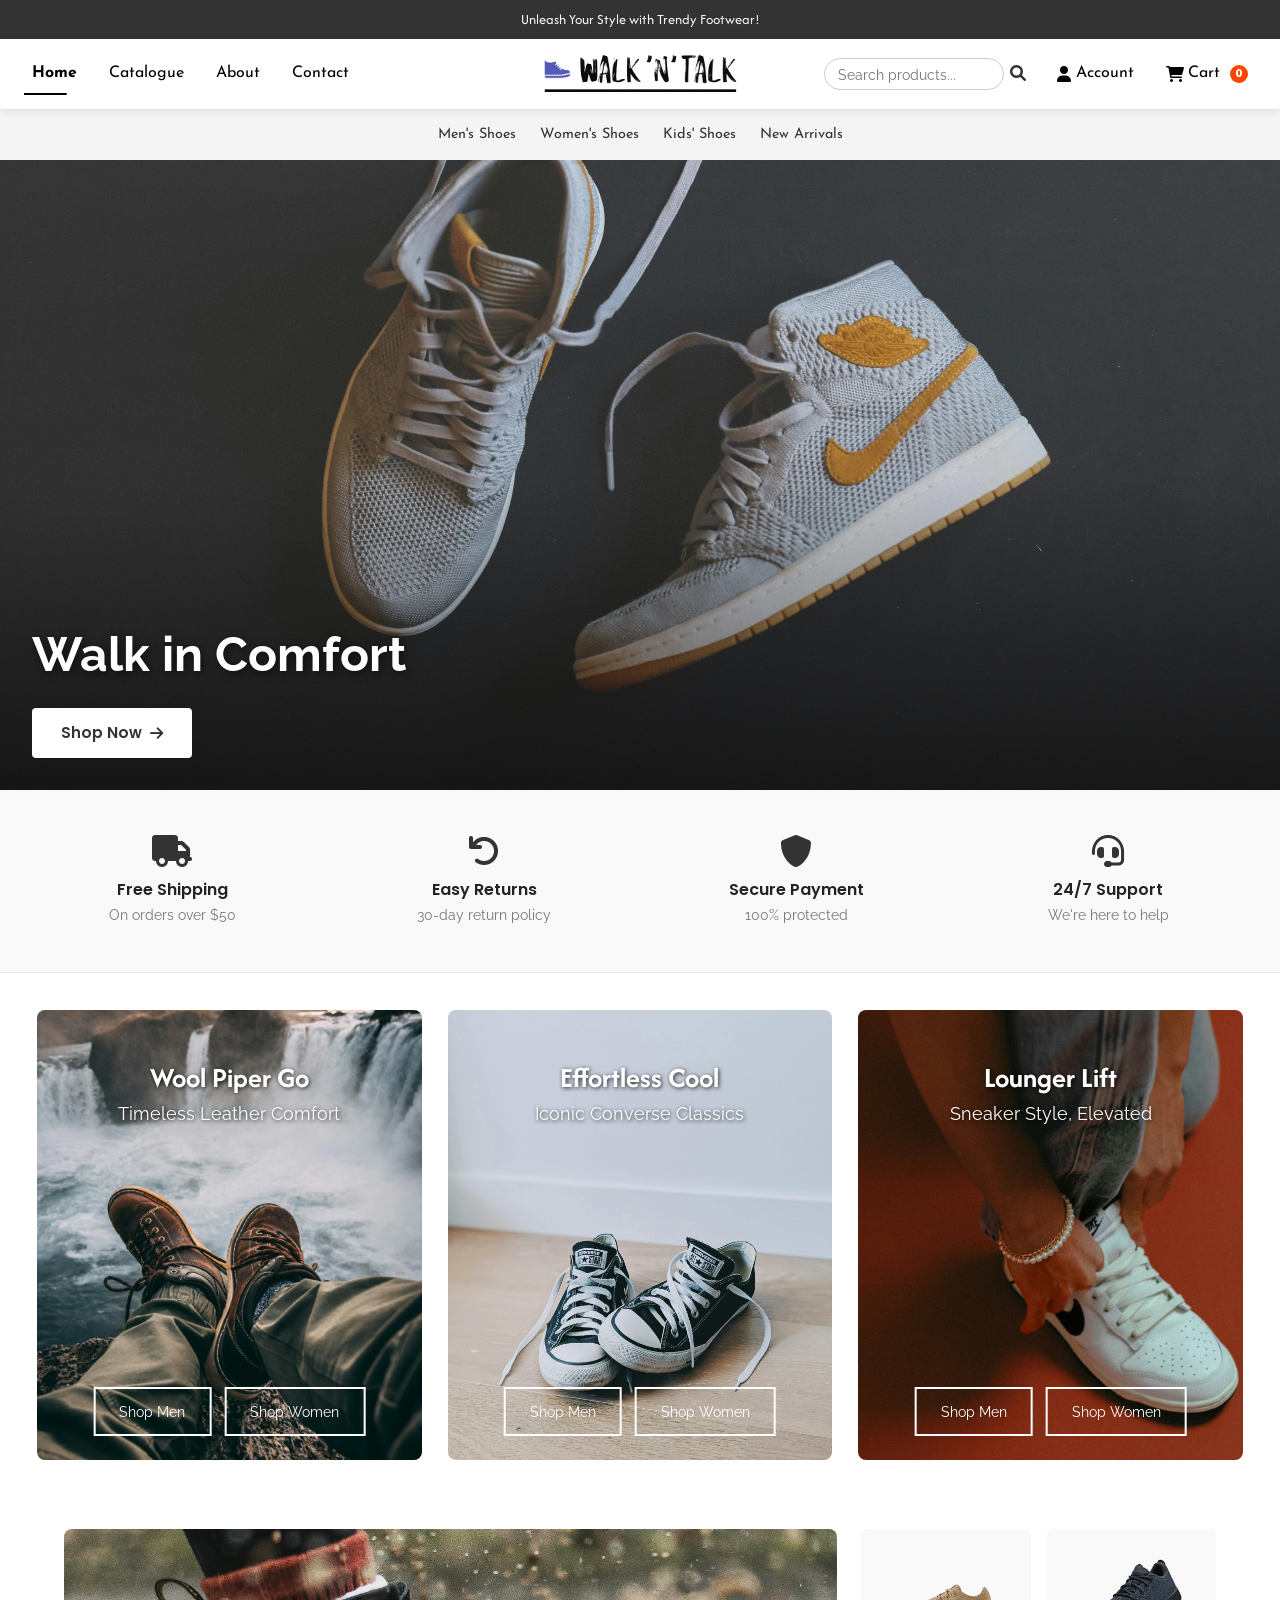
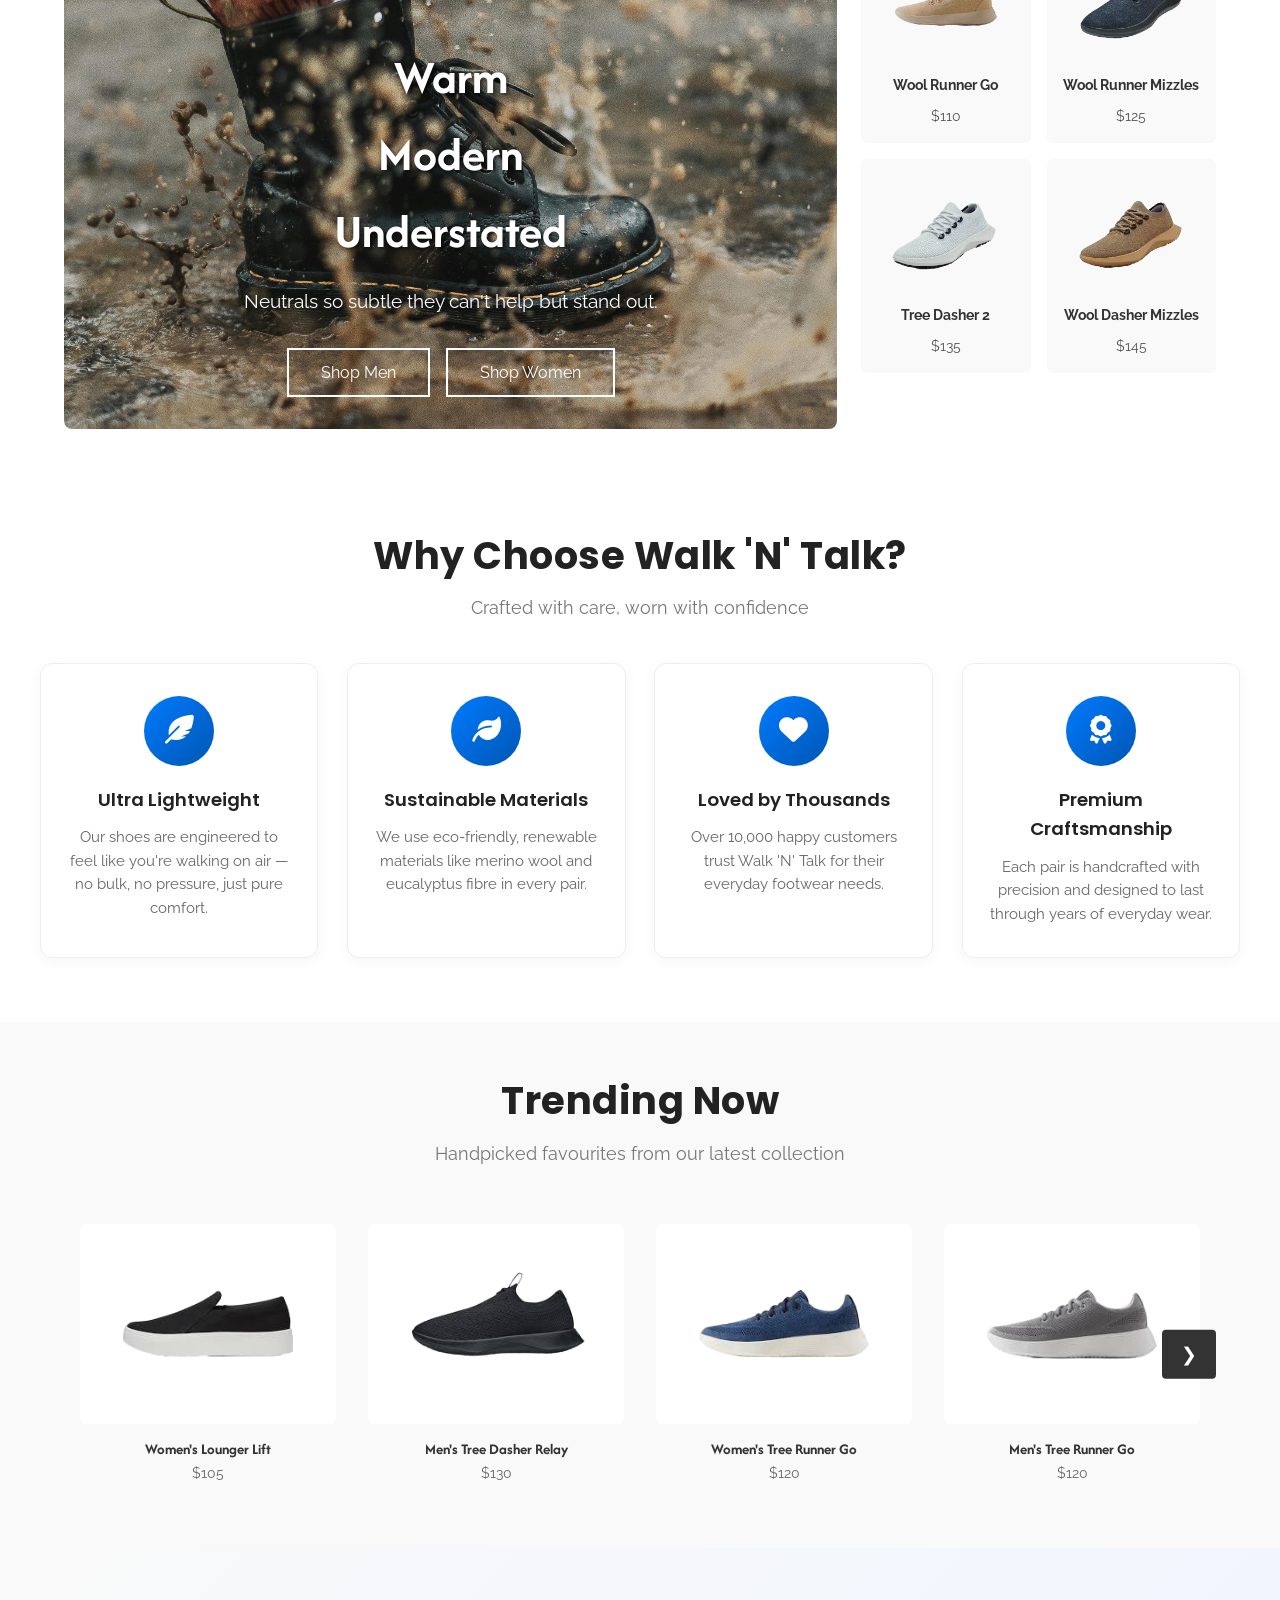
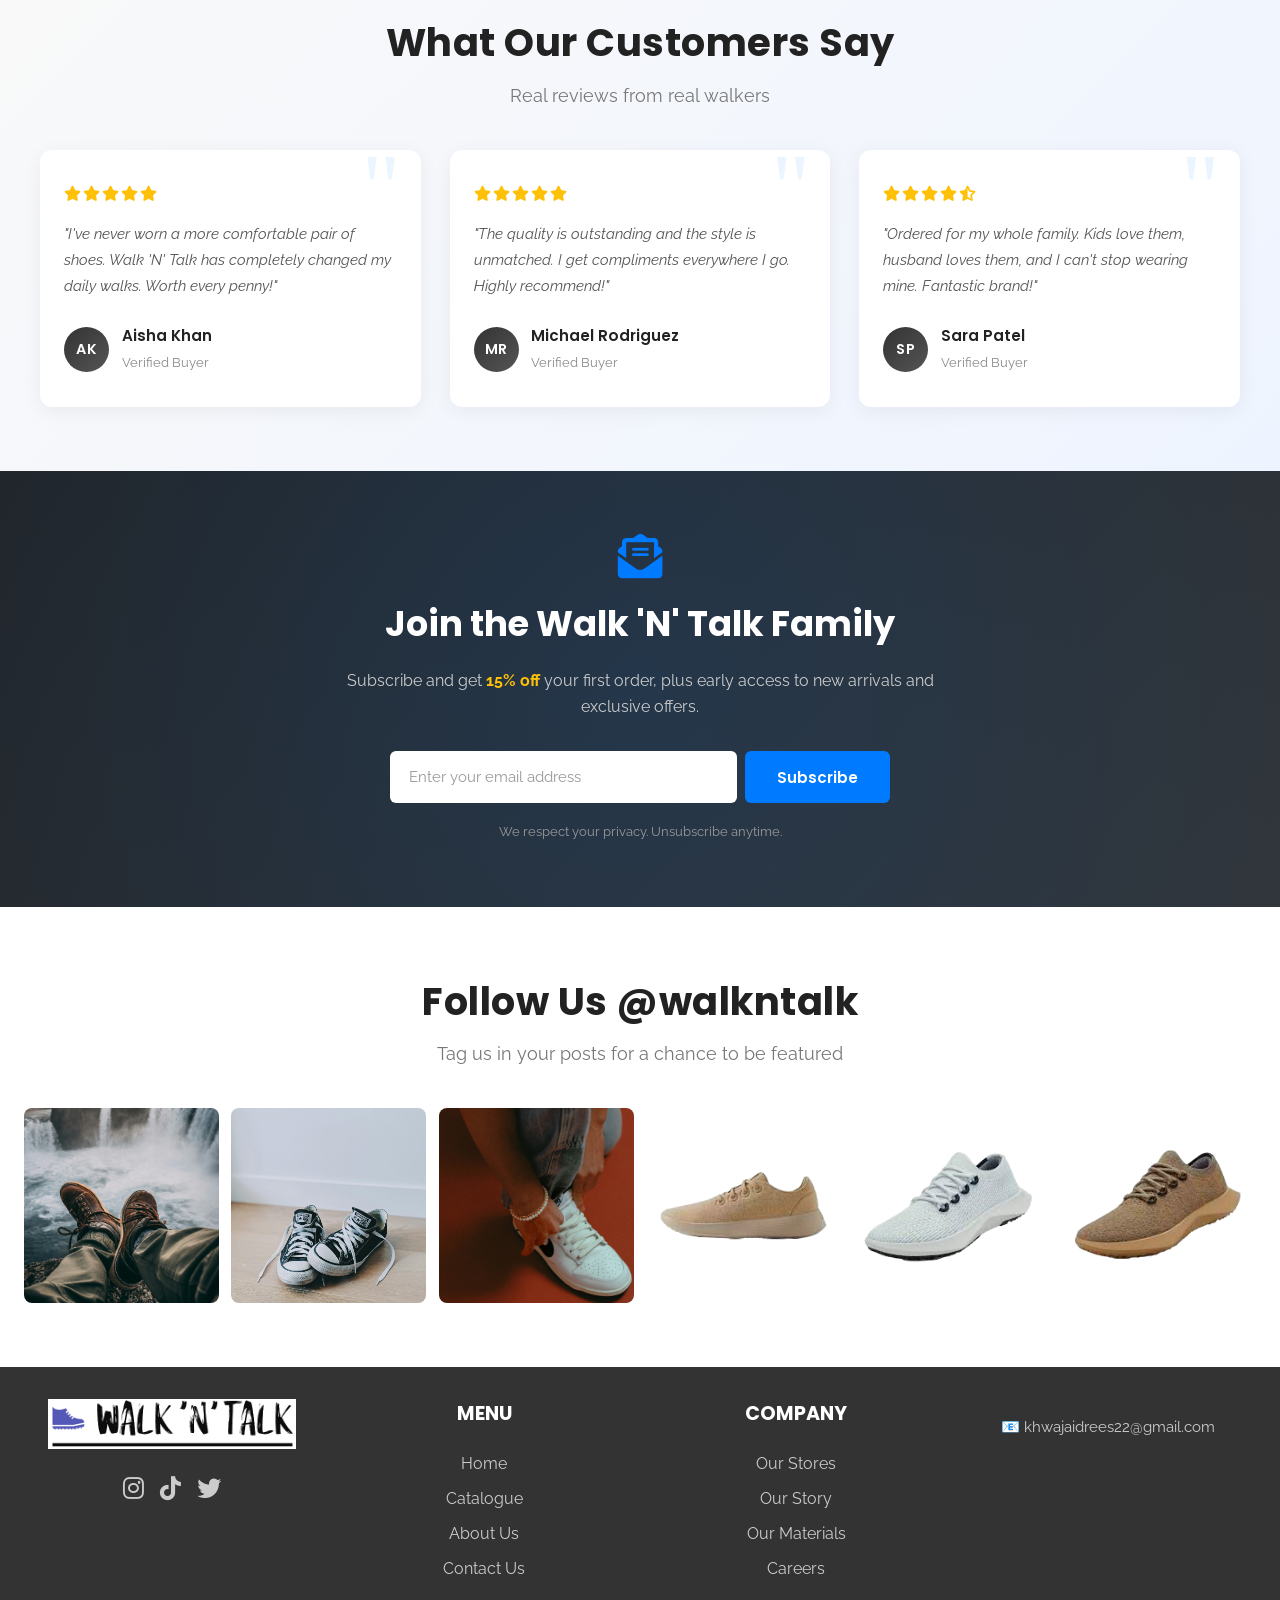
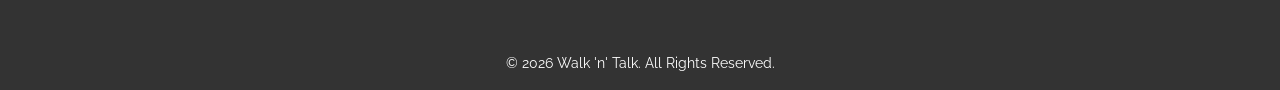
==== commit 75ab93e0: "Updated Walk-N-Talk responsiveness" ====
--- a/index.html
+++ b/index.html
@@ -1,291 +1,5 @@
 <!DOCTYPE html>
 <html lang="en">
-<<<<<<< HEAD
-
-<head>
-  <meta charset="UTF-8">
-  <meta name="viewport" content="width=device-width, initial-scale=1.0">
-  <link rel="stylesheet" href="style.css">
-  <link rel="stylesheet" href="https://cdnjs.cloudflare.com/ajax/libs/font-awesome/6.0.0-beta3/css/all.min.css">
-  <title>WALK 'N' TALK - Get your every favourite footwear here</title>
-</head>
-<body>
-  <!-- BANNER (Your Original Banner) -->
-  <div class="banner">
-    <div class="banner-content">
-      <p id="banner-text"></p>
-    </div>
-  </div>
-
-  <!-- NAVBAR -->
-  <nav class="navbar">
-    <ul class="nav-left">
-      <li><a href="#men" class="men">Men</a></li>
-      <li><a href="#women" class="women">Women</a></li>
-      <li><a href="#kids" class="kids">Kids</a></li>
-      <li><a href="#sale" class="sale">Sale</a></li>
-    </ul>
-    <div class="logo">
-      <a href="home.html"><img src="ecomlogo.png" alt="Logo"></a>
-    </div>
-    <ul class="nav-right">
-      <li>
-        <form action="/search" method="GET" class="search-form">
-          <input type="text" name="query" placeholder="Search products...">
-          <button type="submit"><i class="fas fa-search"></i></button>
-        </form>
-      </li>
-      <li><a href="contact.html"><i class="fas fa-envelope"></i> Contact</a></li>
-      <li><a href="#cart"><i class="fas fa-shopping-cart"></i> Cart</a></li>
-    </ul>
-  </nav>
-
-  <!-- NEW NAVBAR (Men's Shoes, Women's Shoes, Arrivals) -->
-  <nav class="secondary-navbar">
-    <ul>
-      <li><a href="#mens-shoes">Men's Shoes</a></li>
-      <li><a href="#womens-shoes">Women's Shoes</a></li>
-      <li><a href="#arrivals">Arrivals</a></li>
-    </ul>
-  </nav>
-
-  <!-- SLIDER BANNER (New Banner Section) -->
-  <div class="slider-banner">
-    <div class="slider-content">
-      <div class="slider-image-container">
-        <img id="slider-image" src="shoe5.jpg" alt="Slider Image">
-        <p id="slider-text" class="image-text">Walk in Comfort</p>
-      </div>
-    </div>
-  </div>
-
-  <div class="product-grid">
-    <div class="product">
-      <div class="image-container">
-        <img src="grid1.jpg" alt="Wool Piper Go">
-        <h2>Wool Piper Go</h2>
-        <p>Timeless Leather Comfort</p>
-        <div class="button-container">
-          <a href="#" class="btn btn-shop-men">Shop Men</a>
-          <a href="#" class="btn">Shop Women</a>
-        </div>
-      </div>
-    </div>
-    <div class="product">
-      <div class="image-container">
-        <img src="grid2.jpg" alt="Tree Runner Go">
-        <h2>Effortless Cool</h2>
-        <p>Iconic Converse Classics</p>
-        <div class="button-container">
-          <a href="#" class="btn btn-shop-men">Shop Men</a>
-          <a href="#" class="btn">Shop Women</a>
-        </div>
-      </div>
-    </div>
-    <div class="product">
-      <div class="image-container">
-        <img src="grid3.jpg" alt="Lounger Lift">
-        <h2>Lounger Lift</h2>
-        <p>Sneaker Style, Elevatedn</p>
-        <div class="button-container">
-          <a href="#" class="btn btn-shop-men">Shop Men</a>
-          <a href="#" class="btn">Shop Women</a>
-        </div>
-      </div>
-    </div>
-  </div>
-
-  <!-- Sticky slider -->
-  <div id="carouselExampleSlidesOnly" class="carousel slide" data-bs-ride="carousel">
-    <div class="carousel-inner">
-      <div class="carousel-item active">
-        <img src="a.jpg" class="d-block background-img" alt="...">
-        <div class="carousel-content">
-          <div class="carousel-text text-center">
-            <h2>We craft superior footwear by drawing inspiration from Nature</h2>
-            <p>Our shoes provide unmatched comfort, letting you feel great wearing them and proud of your choice.</p>
-          </div>
-          <div class="carousel-logo">
-            <a href=""><img src="ECOM.png" alt="Ecom Logo"></a>
-          </div>
-        </div>
-      </div>
-    </div>
-  </div>
-
-  <section class="container">
-    <!-- Left section with artistic footwear background image -->
-    <div class="artistic-display">
-      <div class="headline">
-        <h1>Warm <br> Modern <br> Understated</h1>
-        <p>Neutrals so subtle they can't help but stand out.</p>
-        <div class="buttons">
-          <button>Shop Men</button>
-          <button>Shop Women</button>
-        </div>
-      </div>
-    </div>
-
-    <!-- Right section with product listing -->
-    <div class="product-section">
-      <div class="product-list">
-        <div class="product-item">
-          <a href="#"><img src="ad.png" alt="Product 1"></a>
-          <p>Wool Runner Go</p>
-          <p>$110</p>
-          <div class="buttoncontainer1">
-            <button class="btn-boy">Shop Men</button>
-            <button class="btn-girl">Shop Women</button>
-          </div>
-        </div>
-        <div class="product-item">
-          <img src="ab.png" alt="Product 2">
-          <p>Wool Runner Mizzles</p>
-          <p>$125</p>
-          <div class="buttoncontainer1">
-            <button class="btn-boy">Shop Men</button>
-            <button class="btn-girl">Shop Women</button>
-          </div>
-        </div>
-        <div class="product-item">
-          <img src="bc.png" alt="Product 3">
-          <p>Tree Dasher 2</p>
-          <p>$135</p>
-          <div class="buttoncontainer1">
-            <button class="btn-boy">Shop Men</button>
-            <button class="btn-girl">Shop Women</button>
-          </div>
-        </div>
-        <div class="product-item">
-          <img src="cd.png" alt="Product 4">
-          <p>Wool Dasher Mizzles</p>
-          <p>$145</p>
-          <div class="buttoncontainer1">
-            <button class="btn-boy">Shop Men</button>
-            <button class="btn-girl">Shop Women</button>
-          </div>
-        </div>
-      </div>
-    </div>
-  </section> <br><br><br>
-
-  <!-- Separate section for the Idrees slider -->
-  <section class="idrees-section">
-    <div class="idrees-container">
-      <div class="idrees-wrapper">
-        <!-- First Slide Group -->
-        <div class="idrees-slides-group" id="group-1">
-          <div class="idrees-slide">
-            <a href="link-to-product-1.html">
-              <img src="loungerliftwomen.png" alt="Image 1">
-              <h2>Women's Lounger Lift</h2>
-              <p>$105</p>
-            </a>
-          </div>
-          <div class="idrees-slide">
-            <a href="link-to-product-2.html">
-              <img src="menstreerelay.png" alt="Image 2">
-              <h2>Men's Tree Dasher Relay</h2>
-              <p>$130</p>
-            </a>
-          </div>
-          <div class="idrees-slide">
-            <a href="link-to-product-3.html">
-              <img src="womenstreerunnergo.png" alt="Image 3">
-              <h2>Women's Tree Runner Go</h2>
-              <p>$120</p>
-            </a>
-          </div>
-          <div class="idrees-slide">
-            <a href="link-to-product-4.html">
-              <img src="mentreeundergo.png" alt="Image 4">
-              <h2>Men's Tree Runner Go</h2>
-              <p>$120</p>
-            </a>
-          </div>
-        </div>
-        <!-- Second Slide Group -->
-        <div class="idrees-slides-group" id="group-2" style="display: none;">
-          <div class="idrees-slide">
-            <a href="link-to-product-5.html">
-              <img src="mentreeundergo.png" alt="Image 5">
-              <h2>Men's Tree Runner Go</h2>
-              <p>$100</p>
-            </a>
-          </div>
-          <div class="idrees-slide">
-            <a href="link-to-product-6.html">
-              <img src="womenstreebreexers.png" alt="Image 6">
-              <h2>Women's Tree Breezers</h2>
-              <p>$110</p>
-            </a>
-          </div>
-          <div class="idrees-slide">
-            <a href="link-to-product-7.html">
-              <img src="menstreerunner.png" alt="Image 7">
-              <h2>Men's Tree Runners</h2>
-              <p>$120</p>
-            </a>
-          </div>
-          <div class="idrees-slide">
-            <a href="link-to-product-8.html">
-              <img src="womenstreeglider.png" alt="Image 8">
-              <h2>Women's Tree Gliders</h2>
-              <p>$130</p>
-            </a>
-          </div>
-        </div>
-      </div>
-      <!-- Navigation Buttons -->
-      <button class="idrees-prev" id="prev-btn" onclick="prevIdrees()" style="display: none;">❮</button>
-      <button class="idrees-next" id="next-btn" onclick="nextIdrees()">❯</button>
-    </div>
-  </section>
-
-
-  <!-- footer -->
-  <footer>
-    <div class="footer-section">
-      <div class="foo">
-        <img src="ecomlogo.png" alt="">
-      </div>
-      <ul class="social-media">
-        <li><a href="#"><i class="fab fa-instagram"></i></a></li>
-        <li><a href="#"><i class="fab fa-tiktok"></i></a></li>
-        <li><a href="#"><i class="fab fa-twitter"></i></a></li>
-
-      </ul>
-    </div>
-    <div class="footer-section">
-      <h3>MENU</h3>
-      <ul>
-        <li><a href="home.html">Home</a></li>
-        <li><a href="#">Services</a></li>
-        <li><a href="contact.html">Contact Us</a></li>
-        <li><a href="about.html">About Us</a></li>
-
-    </div>
-    <div class="footer-section">
-      <h3>COMPANY</h3>
-      <ul>
-        <li><a href="#">Our Stores</a></li>
-        <li><a href="#">Our Story</a></li>
-        <li><a href="#">Our Materials</a></li>
-
-      </ul>
-    </div>
-    <div class="mail">
-      <p>📧 <a href="mailto:khwajaidrees22@gmail.com">khwajaidrees22@gmail.com</a></p>
-    </div>
-    </div>
-  </footer>
-  <p class="rights">&copy; <span id="year"></span> Walk 'n' Talk. All Rights Reserved.</p>
-  <script src="script.js"></script>
-
-</body>
-
-</html>
-=======
 <head>
     <meta charset="UTF-8">
     <meta name="viewport" content="width=device-width, initial-scale=1.0">
@@ -694,5 +408,4 @@
 
     <script src="script.js"></script>
 </body>
-</html>
->>>>>>> 0c13d6d (fixing responisveness)
+</html>
--- a/style.css
+++ b/style.css
@@ -1,6 +1,6 @@
 /* ============================================
    WALK 'N' TALK - MAIN STYLESHEET
-   Shared across all pages + fully responsive
+   FULL FIXED - Hamburger menu + responsive
    ============================================ */
 
 /* --- Google Fonts --- */
@@ -10,7 +10,7 @@
 @import url('https://fonts.googleapis.com/css2?family=Poppins:wght@100;200;300;400;500;600;700;800;900&display=swap');
 @import url('https://fonts.googleapis.com/css2?family=Lato:wght@100;300;400;700;900&display=swap');
 
-/* --- CSS Reset & Base --- */
+/* --- Reset --- */
 * {
     margin: 0;
     padding: 0;
@@ -29,6 +29,10 @@
     overflow-x: hidden;
 }
 
+body.no-scroll {
+    overflow: hidden;
+}
+
 img {
     max-width: 100%;
     height: auto;
@@ -42,6 +46,13 @@
 
 ul {
     list-style: none;
+}
+
+button {
+    font-family: inherit;
+    cursor: pointer;
+    border: none;
+    background: none;
 }
 
 /* ============================================
@@ -87,7 +98,8 @@
     box-shadow: 0 2px 8px rgba(0, 0, 0, 0.1);
     font-family: "Josefin Sans", sans-serif;
     height: 70px;
-    position: relative;
+    position: sticky;   /* FIX: sticky navbar */
+    top: 0;
     z-index: 1000;
 }
 
@@ -95,6 +107,7 @@
     position: absolute;
     left: 50%;
     transform: translateX(-50%);
+    z-index: 5;
 }
 
 .logo img {
@@ -107,11 +120,6 @@
     display: flex;
     align-items: center;
     gap: 1rem;
-}
-
-.nav-left li,
-.nav-right li {
-    list-style: none;
 }
 
 .nav-left li a,
@@ -157,7 +165,35 @@
     font-weight: bold;
 }
 
-/* Search Form */
+/* Cart Badge */
+.cart-count {
+    display: inline-flex;
+    align-items: center;
+    justify-content: center;
+    background-color: #ff4500;
+    color: #fff;
+    font-size: 0.7rem;
+    font-weight: 700;
+    min-width: 18px;
+    height: 18px;
+    padding: 0 5px;
+    border-radius: 10px;
+    margin-left: 0.3rem;
+    transition: transform 0.3s ease;
+    font-family: "Poppins", sans-serif;
+}
+
+.cart-count.bump {
+    animation: cartBump 0.4s ease;
+}
+
+@keyframes cartBump {
+    0% { transform: scale(1); }
+    50% { transform: scale(1.4); }
+    100% { transform: scale(1); }
+}
+
+/* Search */
 .search-form {
     display: flex;
     align-items: center;
@@ -180,9 +216,6 @@
 }
 
 .search-form button {
-    background: transparent;
-    border: none;
-    cursor: pointer;
     padding: 0.4rem;
     font-size: 1rem;
     color: #333;
@@ -193,28 +226,43 @@
     color: #007bff;
 }
 
-/* Mobile Menu Toggle */
+/* ============================================
+   HAMBURGER MENU TOGGLE — FIX
+   ============================================ */
 .menu-toggle {
     display: none;
     flex-direction: column;
-    cursor: pointer;
+    justify-content: center;
+    align-items: center;
     gap: 5px;
-    z-index: 1001;
+    width: 42px;
+    height: 42px;
     background: transparent;
     border: none;
-    padding: 0.5rem;
+    cursor: pointer;
+    padding: 8px;
+    z-index: 1100;
+    position: relative;
+    border-radius: 6px;
+    transition: background 0.2s ease;
+}
+
+.menu-toggle:hover {
+    background: #f0f0f0;
 }
 
 .menu-toggle .bar {
+    display: block;
     width: 25px;
     height: 3px;
     background-color: #333;
-    transition: all 0.3s ease;
     border-radius: 2px;
-}
-
+    transition: transform 0.3s ease, opacity 0.3s ease;
+}
+
+/* Animate to X when open */
 .menu-toggle.active .bar:nth-child(1) {
-    transform: rotate(45deg) translate(5px, 5px);
+    transform: translateY(8px) rotate(45deg);
 }
 
 .menu-toggle.active .bar:nth-child(2) {
@@ -222,7 +270,7 @@
 }
 
 .menu-toggle.active .bar:nth-child(3) {
-    transform: rotate(-45deg) translate(7px, -6px);
+    transform: translateY(-8px) rotate(-45deg);
 }
 
 /* ============================================
@@ -240,7 +288,6 @@
     justify-content: center;
     gap: 1.5rem;
     flex-wrap: wrap;
-    list-style: none;
 }
 
 .secondary-navbar ul li a {
@@ -298,20 +345,101 @@
     transition: opacity 0.5s ease;
 }
 
+.slider-overlay {
+    position: absolute;
+    inset: 0;
+    background: linear-gradient(to top, rgba(0, 0, 0, 0.6) 0%, rgba(0, 0, 0, 0.1) 50%, transparent 100%);
+    display: flex;
+    flex-direction: column;
+    justify-content: flex-end;
+    padding: 2rem;
+}
+
 #slider-text {
-    position: absolute;
-    bottom: 2rem;
-    left: 2rem;
     font-family: "Raleway", sans-serif;
     color: #fff;
     font-size: clamp(1.5rem, 4vw, 3rem);
     font-weight: bold;
     text-shadow: 2px 2px 8px rgba(0, 0, 0, 0.6);
     max-width: 80%;
-}
-
-/* ============================================
-   PRODUCT GRID (Home Page)
+    margin-bottom: 1rem;
+}
+
+.slider-cta {
+    display: inline-flex;
+    align-items: center;
+    gap: 0.5rem;
+    background-color: #fff;
+    color: #333;
+    padding: 0.8rem 1.8rem;
+    border-radius: 4px;
+    font-family: "Poppins", sans-serif;
+    font-weight: 600;
+    font-size: 0.95rem;
+    transition: all 0.3s ease;
+    align-self: flex-start;
+    max-width: max-content;
+}
+
+.slider-cta:hover {
+    background-color: #333;
+    color: #fff;
+    transform: translateX(5px);
+}
+
+/* ============================================
+   TRUST STRIP
+   ============================================ */
+.trust-strip {
+    display: flex;
+    justify-content: space-around;
+    align-items: center;
+    flex-wrap: wrap;
+    gap: 1rem;
+    background-color: #f9f9f9;
+    padding: 2rem 1.5rem;
+    border-bottom: 1px solid #eee;
+}
+
+.trust-item {
+    flex: 1 1 180px;
+    text-align: center;
+    padding: 0.8rem;
+    transition: transform 0.3s ease;
+}
+
+.trust-item:hover {
+    transform: translateY(-4px);
+}
+
+.trust-item i {
+    font-size: 2rem;
+    color: #333;
+    margin-bottom: 0.6rem;
+    display: inline-block;
+    transition: color 0.3s ease;
+}
+
+.trust-item:hover i {
+    color: #007bff;
+}
+
+.trust-item h4 {
+    font-family: "Poppins", sans-serif;
+    font-size: 1rem;
+    color: #222;
+    margin-bottom: 0.2rem;
+    font-weight: 600;
+}
+
+.trust-item p {
+    font-family: "Raleway", sans-serif;
+    font-size: 0.85rem;
+    color: #777;
+}
+
+/* ============================================
+   PRODUCT GRID
    ============================================ */
 .product-grid {
     display: flex;
@@ -394,7 +522,6 @@
     display: inline-flex;
     justify-content: center;
     align-items: center;
-    text-decoration: none;
 }
 
 .btn:hover {
@@ -476,7 +603,6 @@
     color: #333;
 }
 
-/* Right product list */
 .product-section {
     flex: 1;
     min-width: 300px;
@@ -560,10 +686,101 @@
 }
 
 /* ============================================
-   PRODUCT CAROUSEL (Idrees Section)
+   WHY CHOOSE US
+   ============================================ */
+.why-choose-us {
+    padding: 4rem 1.5rem;
+    background-color: #fff;
+    max-width: 1300px;
+    margin: 0 auto;
+}
+
+.features-grid {
+    display: grid;
+    grid-template-columns: repeat(auto-fit, minmax(240px, 1fr));
+    gap: 1.8rem;
+    max-width: 1200px;
+    margin: 0 auto;
+}
+
+.feature-card {
+    background-color: #fff;
+    border: 1px solid #eee;
+    border-radius: 12px;
+    padding: 2rem 1.5rem;
+    text-align: center;
+    transition: transform 0.3s ease, box-shadow 0.3s ease, border-color 0.3s ease;
+    box-shadow: 0 4px 15px rgba(0, 0, 0, 0.04);
+}
+
+.feature-card:hover {
+    transform: translateY(-8px);
+    box-shadow: 0 12px 30px rgba(0, 0, 0, 0.1);
+    border-color: #007bff;
+}
+
+.feature-icon {
+    width: 70px;
+    height: 70px;
+    margin: 0 auto 1.2rem;
+    background: linear-gradient(135deg, #007bff 0%, #0056b3 100%);
+    border-radius: 50%;
+    display: flex;
+    align-items: center;
+    justify-content: center;
+    transition: transform 0.3s ease;
+}
+
+.feature-card:hover .feature-icon {
+    transform: scale(1.1) rotate(5deg);
+}
+
+.feature-icon i {
+    font-size: 1.8rem;
+    color: #fff;
+}
+
+.feature-card h3 {
+    font-family: "Poppins", sans-serif;
+    font-size: 1.15rem;
+    color: #222;
+    margin-bottom: 0.7rem;
+    font-weight: 600;
+}
+
+.feature-card p {
+    font-family: "Raleway", sans-serif;
+    font-size: 0.92rem;
+    color: #666;
+    line-height: 1.6;
+}
+
+/* ============================================
+   SECTION TITLES
+   ============================================ */
+.section-title {
+    font-family: "Poppins", sans-serif;
+    font-size: clamp(1.6rem, 4vw, 2.4rem);
+    text-align: center;
+    color: #222;
+    margin-bottom: 0.5rem;
+    font-weight: 700;
+    letter-spacing: 0.5px;
+}
+
+.section-subtitle {
+    font-family: "Raleway", sans-serif;
+    font-size: clamp(0.95rem, 2vw, 1.1rem);
+    text-align: center;
+    color: #777;
+    margin-bottom: 2.5rem;
+}
+
+/* ============================================
+   IDREES CAROUSEL
    ============================================ */
 .idrees-section {
-    padding: 2rem 0;
+    padding: 3rem 0;
     background-color: #f9f9f9;
 }
 
@@ -653,6 +870,327 @@
 .idrees-next { right: 0; }
 
 /* ============================================
+   TESTIMONIALS
+   ============================================ */
+.testimonials {
+    padding: 4rem 1.5rem;
+    background: linear-gradient(135deg, #f9f9f9 0%, #eef4ff 100%);
+}
+
+.testimonials-grid {
+    display: grid;
+    grid-template-columns: repeat(auto-fit, minmax(280px, 1fr));
+    gap: 1.8rem;
+    max-width: 1200px;
+    margin: 0 auto;
+}
+
+.testimonial-card {
+    background-color: #fff;
+    border-radius: 12px;
+    padding: 2rem 1.5rem;
+    box-shadow: 0 4px 20px rgba(0, 0, 0, 0.06);
+    transition: transform 0.3s ease, box-shadow 0.3s ease;
+    position: relative;
+    overflow: hidden;
+}
+
+.testimonial-card::before {
+    content: '"';
+    position: absolute;
+    top: -10px;
+    right: 20px;
+    font-size: 6rem;
+    color: rgba(0, 123, 255, 0.08);
+    font-family: Georgia, serif;
+    line-height: 1;
+}
+
+.testimonial-card:hover {
+    transform: translateY(-6px);
+    box-shadow: 0 12px 30px rgba(0, 0, 0, 0.1);
+}
+
+.stars {
+    color: #ffc107;
+    font-size: 0.95rem;
+    margin-bottom: 1rem;
+    letter-spacing: 2px;
+}
+
+.testimonial-text {
+    font-family: "Raleway", sans-serif;
+    font-size: 0.95rem;
+    color: #555;
+    line-height: 1.7;
+    margin-bottom: 1.5rem;
+    font-style: italic;
+    position: relative;
+    z-index: 1;
+}
+
+.testimonial-author {
+    display: flex;
+    align-items: center;
+    gap: 0.8rem;
+}
+
+.author-avatar {
+    width: 45px;
+    height: 45px;
+    background: linear-gradient(135deg, #333 0%, #555 100%);
+    color: #fff;
+    border-radius: 50%;
+    display: flex;
+    align-items: center;
+    justify-content: center;
+    font-family: "Poppins", sans-serif;
+    font-weight: 600;
+    font-size: 0.9rem;
+    letter-spacing: 0.5px;
+    flex-shrink: 0;
+}
+
+.testimonial-author h4 {
+    font-family: "Poppins", sans-serif;
+    font-size: 0.95rem;
+    color: #222;
+    font-weight: 600;
+    margin-bottom: 0.1rem;
+}
+
+.testimonial-author span {
+    font-family: "Raleway", sans-serif;
+    font-size: 0.8rem;
+    color: #888;
+}
+
+/* ============================================
+   NEWSLETTER
+   ============================================ */
+.newsletter {
+    background: linear-gradient(135deg, #222 0%, #333 100%);
+    color: #fff;
+    padding: 4rem 1.5rem;
+    text-align: center;
+    position: relative;
+    overflow: hidden;
+}
+
+.newsletter::before {
+    content: '';
+    position: absolute;
+    top: -50%;
+    left: -50%;
+    width: 200%;
+    height: 200%;
+    background: radial-gradient(circle, rgba(0, 123, 255, 0.15) 0%, transparent 70%);
+    animation: pulseGlow 8s ease-in-out infinite;
+}
+
+@keyframes pulseGlow {
+    0%, 100% { transform: scale(1); opacity: 0.5; }
+    50% { transform: scale(1.1); opacity: 0.8; }
+}
+
+.newsletter-content {
+    position: relative;
+    z-index: 1;
+    max-width: 650px;
+    margin: 0 auto;
+}
+
+.newsletter-icon {
+    font-size: 2.8rem;
+    color: #007bff;
+    margin-bottom: 1rem;
+    display: inline-block;
+    animation: bounce 2s infinite;
+}
+
+@keyframes bounce {
+    0%, 100% { transform: translateY(0); }
+    50% { transform: translateY(-8px); }
+}
+
+.newsletter h2 {
+    font-family: "Poppins", sans-serif;
+    font-size: clamp(1.5rem, 4vw, 2.2rem);
+    margin-bottom: 1rem;
+    font-weight: 700;
+    color: #fff;
+}
+
+.newsletter p {
+    font-family: "Raleway", sans-serif;
+    font-size: 1rem;
+    color: #ccc;
+    margin-bottom: 2rem;
+    line-height: 1.6;
+}
+
+.newsletter p strong {
+    color: #ffc107;
+}
+
+.newsletter-form {
+    display: flex;
+    gap: 0.5rem;
+    max-width: 500px;
+    margin: 0 auto;
+    flex-wrap: wrap;
+    justify-content: center;
+}
+
+.newsletter-form input {
+    flex: 1 1 260px;
+    padding: 0.9rem 1.2rem;
+    border: none;
+    border-radius: 6px;
+    font-family: "Raleway", sans-serif;
+    font-size: 0.95rem;
+    outline: none;
+    background-color: #fff;
+    color: #333;
+}
+
+.newsletter-form input::placeholder {
+    color: #999;
+}
+
+.newsletter-form button {
+    padding: 0.9rem 2rem;
+    background-color: #007bff;
+    color: #fff;
+    border: none;
+    border-radius: 6px;
+    font-family: "Poppins", sans-serif;
+    font-size: 0.95rem;
+    font-weight: 600;
+    cursor: pointer;
+    transition: background-color 0.3s ease, transform 0.2s ease;
+    white-space: nowrap;
+}
+
+.newsletter-form button:hover {
+    background-color: #0056b3;
+    transform: translateY(-2px);
+}
+
+.newsletter-small {
+    font-size: 0.8rem !important;
+    color: #999 !important;
+    margin-top: 1.2rem !important;
+    margin-bottom: 0 !important;
+}
+
+/* ============================================
+   INSTAGRAM GALLERY
+   ============================================ */
+.insta-gallery {
+    padding: 4rem 1.5rem;
+    background-color: #fff;
+}
+
+.insta-grid {
+    display: grid;
+    grid-template-columns: repeat(6, 1fr);
+    gap: 0.8rem;
+    max-width: 1300px;
+    margin: 0 auto;
+}
+
+.insta-item {
+    position: relative;
+    aspect-ratio: 1 / 1;
+    overflow: hidden;
+    border-radius: 8px;
+    display: block;
+    cursor: pointer;
+}
+
+.insta-item img {
+    width: 100%;
+    height: 100%;
+    object-fit: cover;
+    transition: transform 0.4s ease;
+}
+
+.insta-overlay {
+    position: absolute;
+    inset: 0;
+    background-color: rgba(0, 0, 0, 0.55);
+    display: flex;
+    align-items: center;
+    justify-content: center;
+    opacity: 0;
+    transition: opacity 0.3s ease;
+    color: #fff;
+    font-size: 1.8rem;
+}
+
+.insta-item:hover .insta-overlay {
+    opacity: 1;
+}
+
+.insta-item:hover img {
+    transform: scale(1.1);
+}
+
+/* ============================================
+   TOAST NOTIFICATIONS
+   ============================================ */
+.toast-container {
+    position: fixed;
+    bottom: 1.5rem;
+    right: 1.5rem;
+    display: flex;
+    flex-direction: column;
+    gap: 0.5rem;
+    z-index: 9999;
+    pointer-events: none;
+}
+
+.toast {
+    background-color: #333;
+    color: #fff;
+    padding: 1rem 1.5rem;
+    border-radius: 8px;
+    font-family: "Poppins", sans-serif;
+    font-size: 0.9rem;
+    box-shadow: 0 8px 25px rgba(0, 0, 0, 0.2);
+    display: flex;
+    align-items: center;
+    gap: 0.8rem;
+    min-width: 250px;
+    max-width: 380px;
+    animation: toastSlideIn 0.4s ease forwards;
+    pointer-events: auto;
+    border-left: 4px solid #007bff;
+}
+
+.toast.toast-success { border-left-color: #28a745; }
+.toast.toast-error { border-left-color: #dc3545; }
+.toast.toast-info { border-left-color: #007bff; }
+
+.toast.toast-hide { animation: toastSlideOut 0.4s ease forwards; }
+
+.toast i { font-size: 1.1rem; }
+.toast.toast-success i { color: #28a745; }
+.toast.toast-error i { color: #dc3545; }
+.toast.toast-info i { color: #007bff; }
+
+@keyframes toastSlideIn {
+    from { opacity: 0; transform: translateX(100%); }
+    to { opacity: 1; transform: translateX(0); }
+}
+
+@keyframes toastSlideOut {
+    from { opacity: 1; transform: translateX(0); }
+    to { opacity: 0; transform: translateX(100%); }
+}
+
+/* ============================================
    FOOTER
    ============================================ */
 footer {
@@ -697,7 +1235,6 @@
     justify-content: center;
     gap: 1rem;
     margin-top: 1rem;
-    list-style: none;
     padding: 0;
 }
 
@@ -707,9 +1244,7 @@
     transition: color 0.3s ease;
 }
 
-.social-media a:hover {
-    color: #007bff;
-}
+.social-media a:hover { color: #007bff; }
 
 .foo {
     display: flex;
@@ -717,10 +1252,7 @@
     align-items: center;
 }
 
-.foo img {
-    height: 50px;
-    width: auto;
-}
+.foo img { height: 50px; width: auto; }
 
 .mail {
     text-align: center;
@@ -728,20 +1260,9 @@
     flex: 1 1 200px;
 }
 
-.mail p {
-    font-family: "Raleway", sans-serif;
-    font-size: 0.95rem;
-}
-
-.mail a {
-    color: #ccc;
-    transition: color 0.3s ease;
-}
-
-.mail a:hover {
-    color: #fff;
-    text-decoration: underline;
-}
+.mail p { font-family: "Raleway", sans-serif; font-size: 0.95rem; }
+.mail a { color: #ccc; transition: color 0.3s ease; }
+.mail a:hover { color: #fff; text-decoration: underline; }
 
 .rights {
     text-align: center;
@@ -753,7 +1274,7 @@
 }
 
 /* ============================================
-   RESPONSIVE - TABLET (max-width: 1024px)
+   RESPONSIVE — TABLET (max-width: 1024px)
    ============================================ */
 @media (max-width: 1024px) {
     .container {
@@ -776,24 +1297,34 @@
         grid-template-columns: repeat(auto-fit, minmax(200px, 1fr));
     }
 
-    .idrees-slide {
-        flex: 0 0 33.333%;
-    }
-}
-
-/* ============================================
-   RESPONSIVE - MOBILE (max-width: 768px)
+    .idrees-slide { flex: 0 0 33.333%; }
+    .insta-grid { grid-template-columns: repeat(3, 1fr); }
+
+    .why-choose-us,
+    .testimonials,
+    .insta-gallery,
+    .newsletter {
+        padding: 3rem 1rem;
+    }
+}
+
+/* ============================================
+   RESPONSIVE — MOBILE (max-width: 768px) — FIX
    ============================================ */
 @media (max-width: 768px) {
+    /* Navbar becomes mobile */
     .navbar {
         padding: 0 1rem;
         height: 60px;
-    }
-
+        justify-content: space-between;
+    }
+
+    /* SHOW hamburger */
     .menu-toggle {
         display: flex;
     }
 
+    /* Convert nav lists to fullscreen overlay */
     .nav-left,
     .nav-right {
         position: fixed;
@@ -805,62 +1336,72 @@
         flex-direction: column;
         justify-content: center;
         align-items: center;
-        gap: 2rem;
+        gap: 1.5rem;
         transform: translateX(-100%);
-        transition: transform 0.4s ease;
-        z-index: 999;
+        transition: transform 0.4s cubic-bezier(0.4, 0, 0.2, 1);
+        z-index: 1000;
         padding: 2rem;
-    }
-
+        overflow-y: auto;
+        visibility: hidden;
+    }
+
+    /* Left nav slides in from left */
     .nav-left.active {
         transform: translateX(0);
-    }
-
+        visibility: visible;
+    }
+
+    /* Right nav slides in from right */
     .nav-right {
-        top: 60px;
-        height: calc(100vh - 60px);
         transform: translateX(100%);
+        z-index: 1001;
     }
 
     .nav-right.active {
         transform: translateX(0);
+        visibility: visible;
     }
 
     .nav-left li a,
     .nav-right li a {
-        font-size: 1.3rem;
-        padding: 0.8rem;
-    }
-
+        font-size: 1.4rem;
+        padding: 0.8rem 1.2rem;
+        width: 100%;
+        justify-content: center;
+        text-align: center;
+    }
+
+    /* Logo stays visible above overlay */
     .logo {
         position: static;
         transform: none;
-    }
-
-    .logo img {
-        height: 35px;
-    }
-
+        z-index: 1102;
+    }
+
+    .logo img { height: 35px; }
+
+    /* Search inside mobile menu */
     .search-form {
         width: 90%;
-        max-width: 300px;
+        max-width: 340px;
+        flex-direction: row;
     }
 
     .search-form input {
         width: 100%;
     }
 
+    /* Slider */
     .slider-banner {
         height: 50vh;
         min-height: 300px;
     }
 
-    #slider-text {
-        font-size: 1.5rem;
-        bottom: 1rem;
-        left: 1rem;
-    }
-
+    .slider-overlay { padding: 1.2rem; }
+    #slider-text { font-size: 1.5rem; }
+    .slider-cta { padding: 0.6rem 1.4rem; font-size: 0.85rem; }
+
+    /* Product grid */
     .product-grid {
         flex-direction: column;
         align-items: center;
@@ -873,27 +1414,48 @@
         width: 100%;
     }
 
-    .image-container {
-        height: 350px;
-    }
-
-    .secondary-navbar ul {
-        gap: 1rem;
-    }
-
-    .secondary-navbar ul li {
-        margin: 0;
-    }
-
-    .idrees-slide {
-        flex: 0 0 50%;
-        padding: 0.8rem;
-    }
-
-    .idrees-slide img {
-        height: 180px;
-    }
-
+    .image-container { height: 350px; }
+
+    /* Secondary navbar */
+    .secondary-navbar ul { gap: 1rem; }
+
+    /* Trust strip */
+    .trust-strip { padding: 1.5rem 1rem; gap: 0.5rem; }
+    .trust-item { flex: 1 1 45%; padding: 0.5rem; }
+    .trust-item i { font-size: 1.6rem; }
+    .trust-item h4 { font-size: 0.9rem; }
+    .trust-item p { font-size: 0.78rem; }
+
+    /* Carousel */
+    .idrees-slide { flex: 0 0 50%; padding: 0.8rem; }
+    .idrees-slide img { height: 180px; }
+
+    /* Sections */
+    .section-title { font-size: 1.5rem; }
+    .section-subtitle { font-size: 0.9rem; margin-bottom: 1.8rem; }
+
+    .features-grid,
+    .testimonials-grid {
+        grid-template-columns: 1fr;
+        gap: 1.2rem;
+    }
+
+    .feature-card { padding: 1.5rem 1.2rem; }
+    .feature-icon { width: 60px; height: 60px; }
+    .feature-icon i { font-size: 1.5rem; }
+    .testimonial-card { padding: 1.5rem 1.2rem; }
+
+    .insta-grid { grid-template-columns: repeat(3, 1fr); gap: 0.5rem; }
+
+    .newsletter-form { flex-direction: column; gap: 0.8rem; }
+    .newsletter-form input,
+    .newsletter-form button {
+        width: 100%;
+        flex: 1 1 100%;
+    }
+    .newsletter-icon { font-size: 2.2rem; }
+
+    /* Footer */
     footer {
         flex-direction: column;
         align-items: center;
@@ -901,23 +1463,22 @@
         padding: 1.5rem 1rem;
     }
 
-    .footer-section {
-        flex: 1 1 100%;
-        width: 100%;
-    }
-
-    .mail {
-        padding: 0.5rem;
-    }
-
-    .rights {
-        padding: 1rem 0.5rem;
-        font-size: 0.8rem;
-    }
-}
-
-/* ============================================
-   RESPONSIVE - SMALL MOBILE (max-width: 480px)
+    .footer-section { flex: 1 1 100%; width: 100%; }
+    .mail { padding: 0.5rem; }
+    .rights { padding: 1rem 0.5rem; font-size: 0.8rem; }
+
+    /* Toast */
+    .toast-container {
+        bottom: 1rem;
+        right: 1rem;
+        left: 1rem;
+    }
+
+    .toast { width: 100%; min-width: unset; }
+}
+
+/* ============================================
+   RESPONSIVE — SMALL MOBILE (max-width: 480px)
    ============================================ */
 @media (max-width: 480px) {
     .banner {
@@ -926,656 +1487,51 @@
         min-height: 30px;
     }
 
-    .navbar {
-        padding: 0 0.8rem;
-        height: 55px;
-    }
-
-    .logo img {
-        height: 30px;
-    }
-
-    .idrees-slide {
-        flex: 0 0 100%;
-    }
-
-    .idrees-slide img {
-        height: 180px;
-    }
+    .navbar { padding: 0 0.8rem; height: 55px; }
+    .logo img { height: 30px; }
+
+    .menu-toggle { width: 38px; height: 38px; }
+    .menu-toggle .bar { width: 22px; }
+
+    .idrees-slide { flex: 0 0 100%; }
+    .idrees-slide img { height: 180px; }
 
     .idrees-prev,
-    .idrees-next {
-        padding: 0.5rem 0.8rem;
-        font-size: 1rem;
-    }
-
-    .product-list {
-        grid-template-columns: 1fr;
-    }
-
-    .headline h1 {
-        font-size: 1.5rem;
-    }
-
-    .headline p {
-        font-size: 1rem;
-    }
-
-    .buttons button {
-        padding: 0.6rem 1.2rem;
-        font-size: 0.9rem;
-    }
-
-    .btn {
-        padding: 0.5rem 1rem;
-        font-size: 0.8rem;
-    }
-
-    .image-container h2 {
-        font-size: 1.3rem;
-    }
-
-    .image-container p {
-        font-size: 0.9rem;
-    }
-
-    .image-container {
-        height: 300px;
-    }
-
-    .slider-banner {
-        height: 40vh;
-        min-height: 250px;
-    }
-
-    #slider-text {
-        font-size: 1.2rem;
-    }
-
-    .footer-section h3 {
-        font-size: 1rem;
-    }
-}
-/* ============================================
-   NEW HOME PAGE SECTIONS - EXTRA STYLES
-   (Trust Strip, Why Choose Us, Testimonials,
-    Newsletter, Instagram Gallery)
-   ============================================ */
-
-/* --- Shared Section Titles --- */
-.section-title {
-    font-family: "Poppins", sans-serif;
-    font-size: clamp(1.6rem, 4vw, 2.4rem);
-    text-align: center;
-    color: #222;
-    margin-bottom: 0.5rem;
-    font-weight: 700;
-    letter-spacing: 0.5px;
-}
-
-.section-subtitle {
-    font-family: "Raleway", sans-serif;
-    font-size: clamp(0.95rem, 2vw, 1.1rem);
-    text-align: center;
-    color: #777;
-    margin-bottom: 2.5rem;
-}
-
-/* ============================================
-   TRUST STRIP (below hero slider)
-   ============================================ */
-.trust-strip {
-    display: flex;
-    justify-content: space-around;
-    align-items: center;
-    flex-wrap: wrap;
-    gap: 1rem;
-    background-color: #f9f9f9;
-    padding: 2rem 1.5rem;
-    border-bottom: 1px solid #eee;
-}
-
-.trust-item {
-    flex: 1 1 180px;
-    text-align: center;
-    padding: 0.8rem;
-    transition: transform 0.3s ease;
-}
-
-.trust-item:hover {
-    transform: translateY(-4px);
-}
-
-.trust-item i {
-    font-size: 2rem;
-    color: #333;
-    margin-bottom: 0.6rem;
-    display: inline-block;
-    transition: color 0.3s ease;
-}
-
-.trust-item:hover i {
-    color: #007bff;
-}
-
-.trust-item h4 {
-    font-family: "Poppins", sans-serif;
-    font-size: 1rem;
-    color: #222;
-    margin-bottom: 0.2rem;
-    font-weight: 600;
-}
-
-.trust-item p {
-    font-family: "Raleway", sans-serif;
-    font-size: 0.85rem;
-    color: #777;
-}
-
-/* ============================================
-   WHY CHOOSE US SECTION
-   ============================================ */
-.why-choose-us {
-    padding: 4rem 1.5rem;
-    background-color: #fff;
-    max-width: 1300px;
-    margin: 0 auto;
-}
-
-.features-grid {
-    display: grid;
-    grid-template-columns: repeat(auto-fit, minmax(240px, 1fr));
-    gap: 1.8rem;
-    max-width: 1200px;
-    margin: 0 auto;
-}
-
-.feature-card {
-    background-color: #fff;
-    border: 1px solid #eee;
-    border-radius: 12px;
-    padding: 2rem 1.5rem;
-    text-align: center;
-    transition: transform 0.3s ease, box-shadow 0.3s ease, border-color 0.3s ease;
-    box-shadow: 0 4px 15px rgba(0, 0, 0, 0.04);
-}
-
-.feature-card:hover {
-    transform: translateY(-8px);
-    box-shadow: 0 12px 30px rgba(0, 0, 0, 0.1);
-    border-color: #007bff;
-}
-
-.feature-icon {
-    width: 70px;
-    height: 70px;
-    margin: 0 auto 1.2rem;
-    background: linear-gradient(135deg, #007bff 0%, #0056b3 100%);
-    border-radius: 50%;
-    display: flex;
-    align-items: center;
-    justify-content: center;
-    transition: transform 0.3s ease;
-}
-
-.feature-card:hover .feature-icon {
-    transform: scale(1.1) rotate(5deg);
-}
-
-.feature-icon i {
-    font-size: 1.8rem;
-    color: #fff;
-}
-
-.feature-card h3 {
-    font-family: "Poppins", sans-serif;
-    font-size: 1.15rem;
-    color: #222;
-    margin-bottom: 0.7rem;
-    font-weight: 600;
-}
-
-.feature-card p {
-    font-family: "Raleway", sans-serif;
-    font-size: 0.92rem;
-    color: #666;
-    line-height: 1.6;
-}
-
-/* ============================================
-   TESTIMONIALS SECTION
-   ============================================ */
-.testimonials {
-    padding: 4rem 1.5rem;
-    background: linear-gradient(135deg, #f9f9f9 0%, #eef4ff 100%);
-}
-
-.testimonials-grid {
-    display: grid;
-    grid-template-columns: repeat(auto-fit, minmax(280px, 1fr));
-    gap: 1.8rem;
-    max-width: 1200px;
-    margin: 0 auto;
-}
-
-.testimonial-card {
-    background-color: #fff;
-    border-radius: 12px;
-    padding: 2rem 1.5rem;
-    box-shadow: 0 4px 20px rgba(0, 0, 0, 0.06);
-    transition: transform 0.3s ease, box-shadow 0.3s ease;
-    position: relative;
-    overflow: hidden;
-}
-
-.testimonial-card::before {
-    content: '"';
-    position: absolute;
-    top: -10px;
-    right: 20px;
-    font-size: 6rem;
-    color: rgba(0, 123, 255, 0.08);
-    font-family: Georgia, serif;
-    line-height: 1;
-}
-
-.testimonial-card:hover {
-    transform: translateY(-6px);
-    box-shadow: 0 12px 30px rgba(0, 0, 0, 0.1);
-}
-
-.stars {
-    color: #ffc107;
-    font-size: 0.95rem;
-    margin-bottom: 1rem;
-    letter-spacing: 2px;
-}
-
-.testimonial-text {
-    font-family: "Raleway", sans-serif;
-    font-size: 0.95rem;
-    color: #555;
-    line-height: 1.7;
-    margin-bottom: 1.5rem;
-    font-style: italic;
-    position: relative;
-    z-index: 1;
-}
-
-.testimonial-author {
-    display: flex;
-    align-items: center;
-    gap: 0.8rem;
-}
-
-.author-avatar {
-    width: 45px;
-    height: 45px;
-    background: linear-gradient(135deg, #333 0%, #555 100%);
-    color: #fff;
-    border-radius: 50%;
-    display: flex;
-    align-items: center;
-    justify-content: center;
-    font-family: "Poppins", sans-serif;
-    font-weight: 600;
-    font-size: 0.9rem;
-    letter-spacing: 0.5px;
-    flex-shrink: 0;
-}
-
-.testimonial-author h4 {
-    font-family: "Poppins", sans-serif;
-    font-size: 0.95rem;
-    color: #222;
-    font-weight: 600;
-    margin-bottom: 0.1rem;
-}
-
-.testimonial-author span {
-    font-family: "Raleway", sans-serif;
-    font-size: 0.8rem;
-    color: #888;
-}
-
-/* ============================================
-   NEWSLETTER SECTION
-   ============================================ */
-.newsletter {
-    background: linear-gradient(135deg, #222 0%, #333 100%);
-    color: #fff;
-    padding: 4rem 1.5rem;
-    text-align: center;
-    position: relative;
-    overflow: hidden;
-}
-
-.newsletter::before {
-    content: '';
-    position: absolute;
-    top: -50%;
-    left: -50%;
-    width: 200%;
-    height: 200%;
-    background: radial-gradient(circle, rgba(0, 123, 255, 0.15) 0%, transparent 70%);
-    animation: pulseGlow 8s ease-in-out infinite;
-}
-
-@keyframes pulseGlow {
-    0%, 100% { transform: scale(1); opacity: 0.5; }
-    50% { transform: scale(1.1); opacity: 0.8; }
-}
-
-.newsletter-content {
-    position: relative;
-    z-index: 1;
-    max-width: 650px;
-    margin: 0 auto;
-}
-
-.newsletter-icon {
-    font-size: 2.8rem;
-    color: #007bff;
-    margin-bottom: 1rem;
-    display: inline-block;
-    animation: bounce 2s infinite;
-}
-
-@keyframes bounce {
-    0%, 100% { transform: translateY(0); }
-    50% { transform: translateY(-8px); }
-}
-
-.newsletter h2 {
-    font-family: "Poppins", sans-serif;
-    font-size: clamp(1.5rem, 4vw, 2.2rem);
-    margin-bottom: 1rem;
-    font-weight: 700;
-    color: #fff;
-}
-
-.newsletter p {
-    font-family: "Raleway", sans-serif;
-    font-size: 1rem;
-    color: #ccc;
-    margin-bottom: 2rem;
-    line-height: 1.6;
-}
-
-.newsletter p strong {
-    color: #ffc107;
-}
-
-.newsletter-form {
-    display: flex;
-    gap: 0.5rem;
-    max-width: 500px;
-    margin: 0 auto;
-    flex-wrap: wrap;
-    justify-content: center;
-}
-
-.newsletter-form input {
-    flex: 1 1 260px;
-    padding: 0.9rem 1.2rem;
-    border: none;
-    border-radius: 6px;
-    font-family: "Raleway", sans-serif;
-    font-size: 0.95rem;
-    outline: none;
-    background-color: #fff;
-    color: #333;
-}
-
-.newsletter-form input::placeholder {
-    color: #999;
-}
-
-.newsletter-form button {
-    padding: 0.9rem 2rem;
-    background-color: #007bff;
-    color: #fff;
-    border: none;
-    border-radius: 6px;
-    font-family: "Poppins", sans-serif;
-    font-size: 0.95rem;
-    font-weight: 600;
-    cursor: pointer;
-    transition: background-color 0.3s ease, transform 0.2s ease;
-    white-space: nowrap;
-}
-
-.newsletter-form button:hover {
-    background-color: #0056b3;
-    transform: translateY(-2px);
-}
-
-.newsletter-form button:active {
-    transform: translateY(0);
-}
-
-.newsletter-small {
-    font-size: 0.8rem !important;
-    color: #999 !important;
-    margin-top: 1.2rem !important;
-    margin-bottom: 0 !important;
-}
-
-/* ============================================
-   INSTAGRAM GALLERY SECTION
-   ============================================ */
-.insta-gallery {
-    padding: 4rem 1.5rem;
-    background-color: #fff;
-}
-
-.insta-grid {
-    display: grid;
-    grid-template-columns: repeat(6, 1fr);
-    gap: 0.8rem;
-    max-width: 1300px;
-    margin: 0 auto;
-}
-
-.insta-item {
-    position: relative;
-    aspect-ratio: 1 / 1;
-    overflow: hidden;
-    border-radius: 8px;
-    display: block;
-    cursor: pointer;
-}
-
-.insta-item img {
-    width: 100%;
-    height: 100%;
-    object-fit: cover;
-    transition: transform 0.4s ease;
-}
-
-.insta-overlay {
-    position: absolute;
-    inset: 0;
-    background-color: rgba(0, 0, 0, 0.55);
-    display: flex;
-    align-items: center;
-    justify-content: center;
-    opacity: 0;
-    transition: opacity 0.3s ease;
-    color: #fff;
-    font-size: 1.8rem;
-}
-
-.insta-item:hover .insta-overlay {
-    opacity: 1;
-}
-
-.insta-item:hover img {
-    transform: scale(1.1);
-}
-
-/* ============================================
-   RESPONSIVE - TABLET (max-width: 1024px)
-   ============================================ */
-@media (max-width: 1024px) {
-    .insta-grid {
-        grid-template-columns: repeat(3, 1fr);
-    }
-
-    .why-choose-us,
-    .testimonials,
-    .insta-gallery {
-        padding: 3rem 1rem;
-    }
-
-    .newsletter {
-        padding: 3rem 1rem;
-    }
-}
-
-/* ============================================
-   RESPONSIVE - MOBILE (max-width: 768px)
-   ============================================ */
-@media (max-width: 768px) {
-    .trust-strip {
-        padding: 1.5rem 1rem;
-        gap: 0.5rem;
-    }
-
-    .trust-item {
-        flex: 1 1 45%;
-        padding: 0.5rem;
-    }
-
-    .trust-item i {
-        font-size: 1.6rem;
-    }
-
-    .trust-item h4 {
-        font-size: 0.9rem;
-    }
-
-    .trust-item p {
-        font-size: 0.78rem;
-    }
+    .idrees-next { padding: 0.5rem 0.8rem; font-size: 1rem; }
+
+    .product-list { grid-template-columns: 1fr; }
+    .headline h1 { font-size: 1.5rem; }
+    .headline p { font-size: 1rem; }
+    .buttons button { padding: 0.6rem 1.2rem; font-size: 0.9rem; }
+    .btn { padding: 0.5rem 1rem; font-size: 0.8rem; }
+
+    .image-container h2 { font-size: 1.3rem; }
+    .image-container p { font-size: 0.9rem; }
+    .image-container { height: 300px; }
+
+    .slider-banner { height: 40vh; min-height: 250px; }
+    #slider-text { font-size: 1.2rem; }
+    .slider-cta { padding: 0.5rem 1.2rem; font-size: 0.8rem; }
+
+    .footer-section h3 { font-size: 1rem; }
+    .trust-item { flex: 1 1 100%; }
 
     .why-choose-us,
     .testimonials,
     .insta-gallery,
-    .newsletter {
-        padding: 2.5rem 1rem;
-    }
-
-    .section-title {
-        font-size: 1.5rem;
-    }
-
-    .section-subtitle {
-        font-size: 0.9rem;
-        margin-bottom: 1.8rem;
-    }
-
-    .features-grid,
-    .testimonials-grid {
-        grid-template-columns: 1fr;
-        gap: 1.2rem;
-    }
-
-    .feature-card {
-        padding: 1.5rem 1.2rem;
-    }
-
-    .feature-icon {
-        width: 60px;
-        height: 60px;
-    }
-
-    .feature-icon i {
-        font-size: 1.5rem;
-    }
-
-    .testimonial-card {
-        padding: 1.5rem 1.2rem;
-    }
-
-    .insta-grid {
-        grid-template-columns: repeat(3, 1fr);
-        gap: 0.5rem;
-    }
-
-    .newsletter-form {
-        flex-direction: column;
-        gap: 0.8rem;
-    }
-
+    .newsletter { padding: 2rem 0.8rem; }
+
+    .section-title { font-size: 1.3rem; }
+    .section-subtitle { font-size: 0.85rem; }
+    .feature-card h3 { font-size: 1rem; }
+    .feature-card p { font-size: 0.85rem; }
+
+    .insta-grid { grid-template-columns: repeat(2, 1fr); gap: 0.4rem; }
+    .testimonial-text { font-size: 0.88rem; }
+    .author-avatar { width: 40px; height: 40px; font-size: 0.8rem; }
+
+    .newsletter h2 { font-size: 1.3rem; }
+    .newsletter p { font-size: 0.88rem; }
     .newsletter-form input,
-    .newsletter-form button {
-        width: 100%;
-        flex: 1 1 100%;
-    }
-
-    .newsletter-icon {
-        font-size: 2.2rem;
-    }
-}
-
-/* ============================================
-   RESPONSIVE - SMALL MOBILE (max-width: 480px)
-   ============================================ */
-@media (max-width: 480px) {
-    .trust-item {
-        flex: 1 1 100%;
-    }
-
-    .why-choose-us,
-    .testimonials,
-    .insta-gallery,
-    .newsletter {
-        padding: 2rem 0.8rem;
-    }
-
-    .section-title {
-        font-size: 1.3rem;
-    }
-
-    .section-subtitle {
-        font-size: 0.85rem;
-    }
-
-    .feature-card h3 {
-        font-size: 1rem;
-    }
-
-    .feature-card p {
-        font-size: 0.85rem;
-    }
-
-    .insta-grid {
-        grid-template-columns: repeat(2, 1fr);
-        gap: 0.4rem;
-    }
-
-    .testimonial-text {
-        font-size: 0.88rem;
-    }
-
-    .author-avatar {
-        width: 40px;
-        height: 40px;
-        font-size: 0.8rem;
-    }
-
-    .newsletter h2 {
-        font-size: 1.3rem;
-    }
-
-    .newsletter p {
-        font-size: 0.88rem;
-    }
-
-    .newsletter-form input,
-    .newsletter-form button {
-        padding: 0.8rem 1rem;
-        font-size: 0.9rem;
-    }
+    .newsletter-form button { padding: 0.8rem 1rem; font-size: 0.9rem; }
 }
